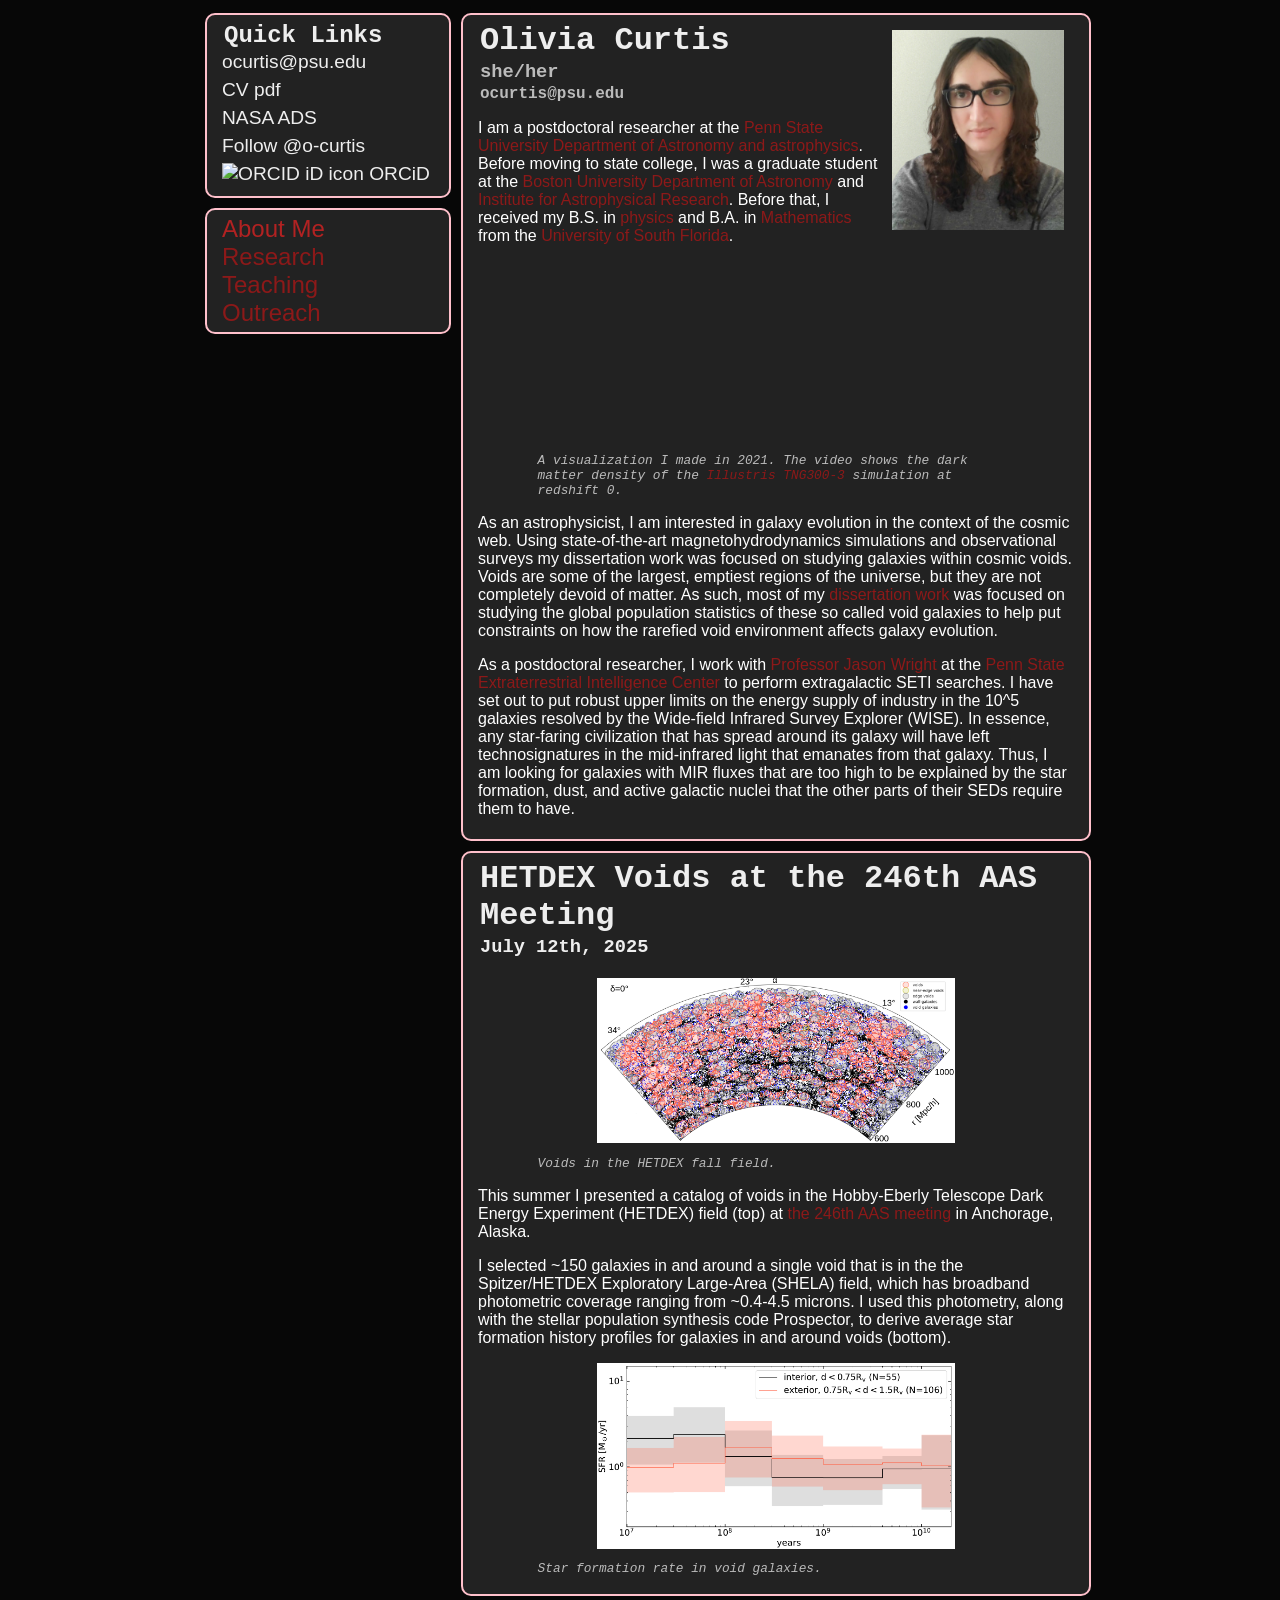
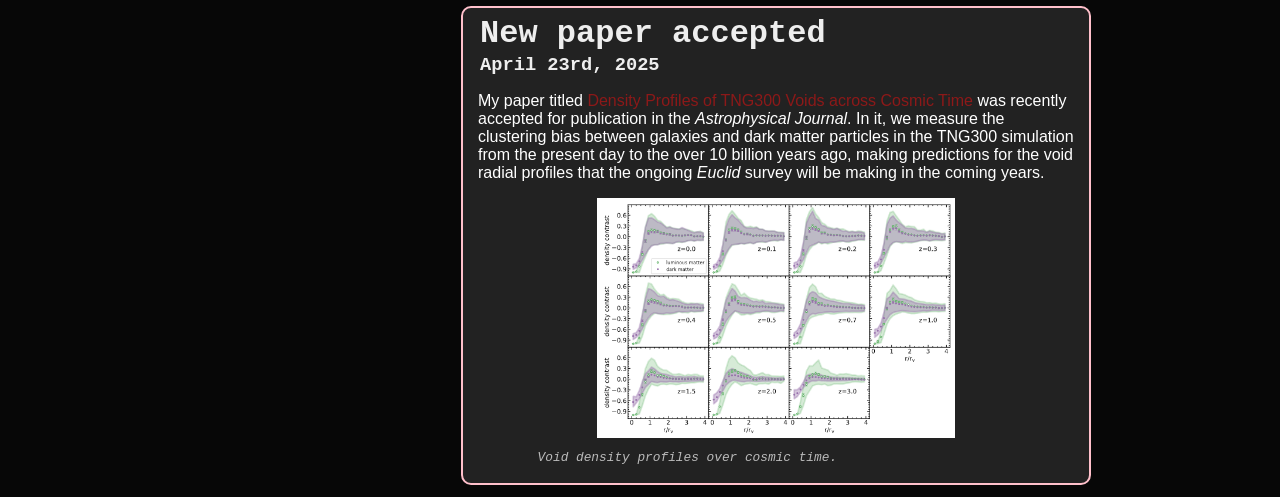
==== index.html @ 90133677 "Update index.html" ====
<html>

<title>
Olivia Curtis
</title>

<header>

<!-- Google tag (gtag.js) -->
<script async src="https://www.googletagmanager.com/gtag/js?id=G-W6BR030DTB"></script>
<script>
  window.dataLayer = window.dataLayer || [];
  function gtag(){dataLayer.push(arguments);}
  gtag('js', new Date());

  gtag('config', 'G-W6BR030DTB');
</script>

<script async defer src="https://buttons.github.io/buttons.js"></script>
<link rel="stylesheet" href="common.css">

<meta name="keywords" content="Olivia, Curtis, Postdoc, ocurtis@psu.edu, omc5226@psu.edu, omcurtis@bu.edu, Penn, State, Penn State, Olivia Curtis, Voids, void galaxies, galaxies, TNG, HETDEX, SHELA, PSU, Boston, University, BU, Boston University, South, Florida, University of South Florida, USF, GAN, MaNGA, void finder, Teaching, outreach, instructor, PhD">

</header>

<body>
	<div class="content">
		<div class="side">
			<div class="card">
			
				<h2 class="title"> Quick Links </h2>
				<p class="quicklink"> <a href="mailto:ocurtis@psu.edu">ocurtis@psu.edu</a> </p>
				<p class="quicklink"> <a href="/Olivia_Curtis_Curriculum_Vitae.pdf"> CV pdf </a> </p>
				<p class="quicklink"> <a href="https://ui.adsabs.harvard.edu/user/libraries/ylWhhdzqTJOlPUolGK-r1w"> NASA ADS </a> </p>
				<p class="quicklink"> <a class="github-button button" href="https://github.com/o-curtis" aria-label="Follow @o-curtis on GitHub" style="color:white">Follow @o-curtis</a> </p> 
				<p class="quicklink"> 
					<a href="https://orcid.org/0000-0002-0212-4563" >
					<img src="https://orcid.org/sites/default/files/images/orcid_16x16.png" alt="ORCID iD icon" style="vertical-align:top;">
					ORCiD
					</a>
				</p> 
			</div>
		
			<div class="card">
				<a class="nav current" href="/"> About Me </a>  
				<a class="nav" href="research.html"> Research </a>
				<a class="nav" href="teaching.html"> Teaching </a>
				<a class="nav" href="outreach.html"> Outreach </a>
			</div>
	
		</div>
		<div class="main">
		
			<div class="card">
				<img src="curtis_photo.webp" alt="A picture of me" ALIGN="right" style="wdith:500px;height:200px;margin:10px;">
				<h1 class="title"> Olivia Curtis </h1>
				<h3 class="subtitle"> she/her </h3>
				<h4 class="subtitle"> ocurtis@psu.edu </h4>
				
				<p>
					I am a postdoctoral researcher at the <a href="https://science.psu.edu/astro"> Penn State University Department of Astronomy 
					and astrophysics</a>. Before moving to state college, I was a graduate student at the <a href="http://www.bu.edu/astronomy/">
					Boston University Department of Astronomy</a> and <a href="http://www.bu.edu/iar/"> Institute for Astrophysical Research</a>. 
					Before that, I received my B.S. in <a  href="http://physics.usf.edu/">physics</a> 
					and B.A. in <a href="http://www.math.usf.edu/">Mathematics</a> from the	
					<a href="https://www.usf.edu/"> University of South Florida</a>. 
				</p>

				<video class="figure" autoplay muted loop>
					<source src="dmdensity.mp4" type="video/mp4">
				</video> 
				
				<p class="caption">
					A visualization I made in 2021. The video shows the dark matter density of the <a  href="https://www.tng-project.org/">Illustris TNG300-3</a> simulation at redshift 0. 
				</p>
			
				<p>
					As an astrophysicist, I am interested in galaxy evolution in the context of the cosmic web. Using state-of-the-art magnetohydrodynamics simulations 
					and observational surveys my dissertation work was focused on studying galaxies within cosmic voids. Voids are some of the largest, emptiest regions
					of the universe, but they are not completely devoid of matter. As such, most of my 
					<a  href="https://iopscience.iop.org/article/10.3847/1538-4357/ad18b4/metadissertation"> dissertation work</a> was focused on studying
					the global population statistics of these so called void galaxies to help put constraints on how the rarefied void environment
					affects galaxy evolution.
				</p>
				
				<p>
					As a postdoctoral researcher, I work with <a  href="https://sites.psu.edu/AstroWright/">Professor Jason Wright</a>
					at the <a  href="https://www.pseti.psu.edu/">Penn State Extraterrestrial Intelligence Center</a>
					to perform extragalactic SETI searches. I have set out to put robust upper limits on the energy
					supply of industry in the 10^5 galaxies resolved by the Wide-field Infrared Survey Explorer (WISE).
					In essence, any star-faring civilization that has spread around its galaxy will have left technosignatures in the mid-infrared light 
					that emanates from that galaxy. Thus, I am looking for galaxies with MIR fluxes that are too high to be explained 
					by the star formation, dust, and active galactic nuclei that the other parts of their SEDs require them to have. 
				</p> 
				
			</div>
			
			<div class="card">
				<h1 class="title"> HETDEX Voids at the 246th AAS Meeting </h1>
				<h3 class="title"> July 12th, 2025 </h3>
				
				<br>
				<img src="HETDEX_Fall.png" ALIGN="center" class="figure"></img>
				<p class="caption">
					Voids in the HETDEX fall field. 
				</p>
				<p>
					This summer I presented a catalog of voids in the Hobby-Eberly Telescope Dark Energy Experiment (HETDEX) field (top) at <a href="https://ui.adsabs.harvard.edu/abs/2025AAS...24631006C/abstract"> the 246th AAS meeting </a> in Anchorage, Alaska. 
				</p>
				<p>
					I selected ~150 galaxies in and around a single void that is in the the Spitzer/HETDEX Exploratory Large-Area (SHELA) field, which has broadband photometric coverage ranging from ~0.4-4.5 microns. I used this photometry, along with the stellar population synthesis code Prospector, to derive average star formation history profiles for galaxies in and around voids (bottom).
				</p>
				<img src="voidgalsfh.png" ALIGN="center" class="figure"></img>
				<p class="caption">
					Star formation rate in void galaxies. 
				</p>
			</div>
			
			<div class="card">
				<h1 class="title"> New paper accepted </h1>
				<h3 class="title"> April 23rd, 2025 </h3>
				
				<p>
					My paper titled <a  href="https://arxiv.org/abs/2504.15902">Density Profiles of TNG300 Voids across Cosmic Time</a> was recently accepted for
					publication in the <i>Astrophysical Journal</i>. In it, we measure the clustering bias between galaxies and dark matter particles in the TNG300 simulation
					from the present day to the over 10 billion years ago, making predictions for the void radial profiles that the ongoing <i>Euclid</i> survey will be 
					making in the coming years.
				</p>
				
				<img src="fig4.png" alt="Void density profiles over cosmic time" ALIGN="center" class="figure"></img>
				<p class="caption">
					Void density profiles over cosmic time.
				</p>
				
			</div>
			
			
			
		</div>
		
		
		

</body>
</html>
---- common.css ----
body {
	font-family: Trebuchet MS, Arial, Helvetica, sans-serif;
	background-color: #070707;
	overflow-x: hidden;
}

.content {
	position: absolute;
	display: flex;
	flex-flow: row wrap;
	width: 100%;
	justify-content: center;
}

.main {
	width: 50%;
}

.side {
	width: 20%;
}

.card {
	border-style:solid;
	border-color:pink;
	border-width:2px;
	color: white;
	margin: 5px 5px 10px;
	padding: 5px 15px 5px;
	border-radius: 10px;
	background-color: #222;
	display: block;
}

.figure{
	padding-left: 20%;
	width: 60%;
}

.caption{
	font-family: Consolas, monospace;
	font-style: italic;
	font-size: 80%;
	padding-left: 10%;
	width: 80%;
	color: bbb;
}

.title {
	font-family: Consolas, monospace;
	margin: 2px;
	color: eee;
}

.subtitle {
	font-family: Consolas, monospace;
	margin: 2px;
	color: bbb;
}

.card a {
  color: #8c1919;
  background-color: transparent;
  text-decoration: none;
}

.card a:hover{
  color: #B22222;
  background-color: transparent;
  text-decoration: underline;
}

.nav{
	font-size: 150%;
	display: block;
}

.current{
	color: #B22222 !important;
	text-decoration: none !important;
}

.quicklink{
	margin: 0px 0px 6px;
}

.quicklink a{
	font-size: 120%;
	color: eee !important;
}

.subitem {
	margin-top: 0;
	margin-left: 1em;
	font-size: 90%;
}

.item {
	margin: 0.5em 0;
}
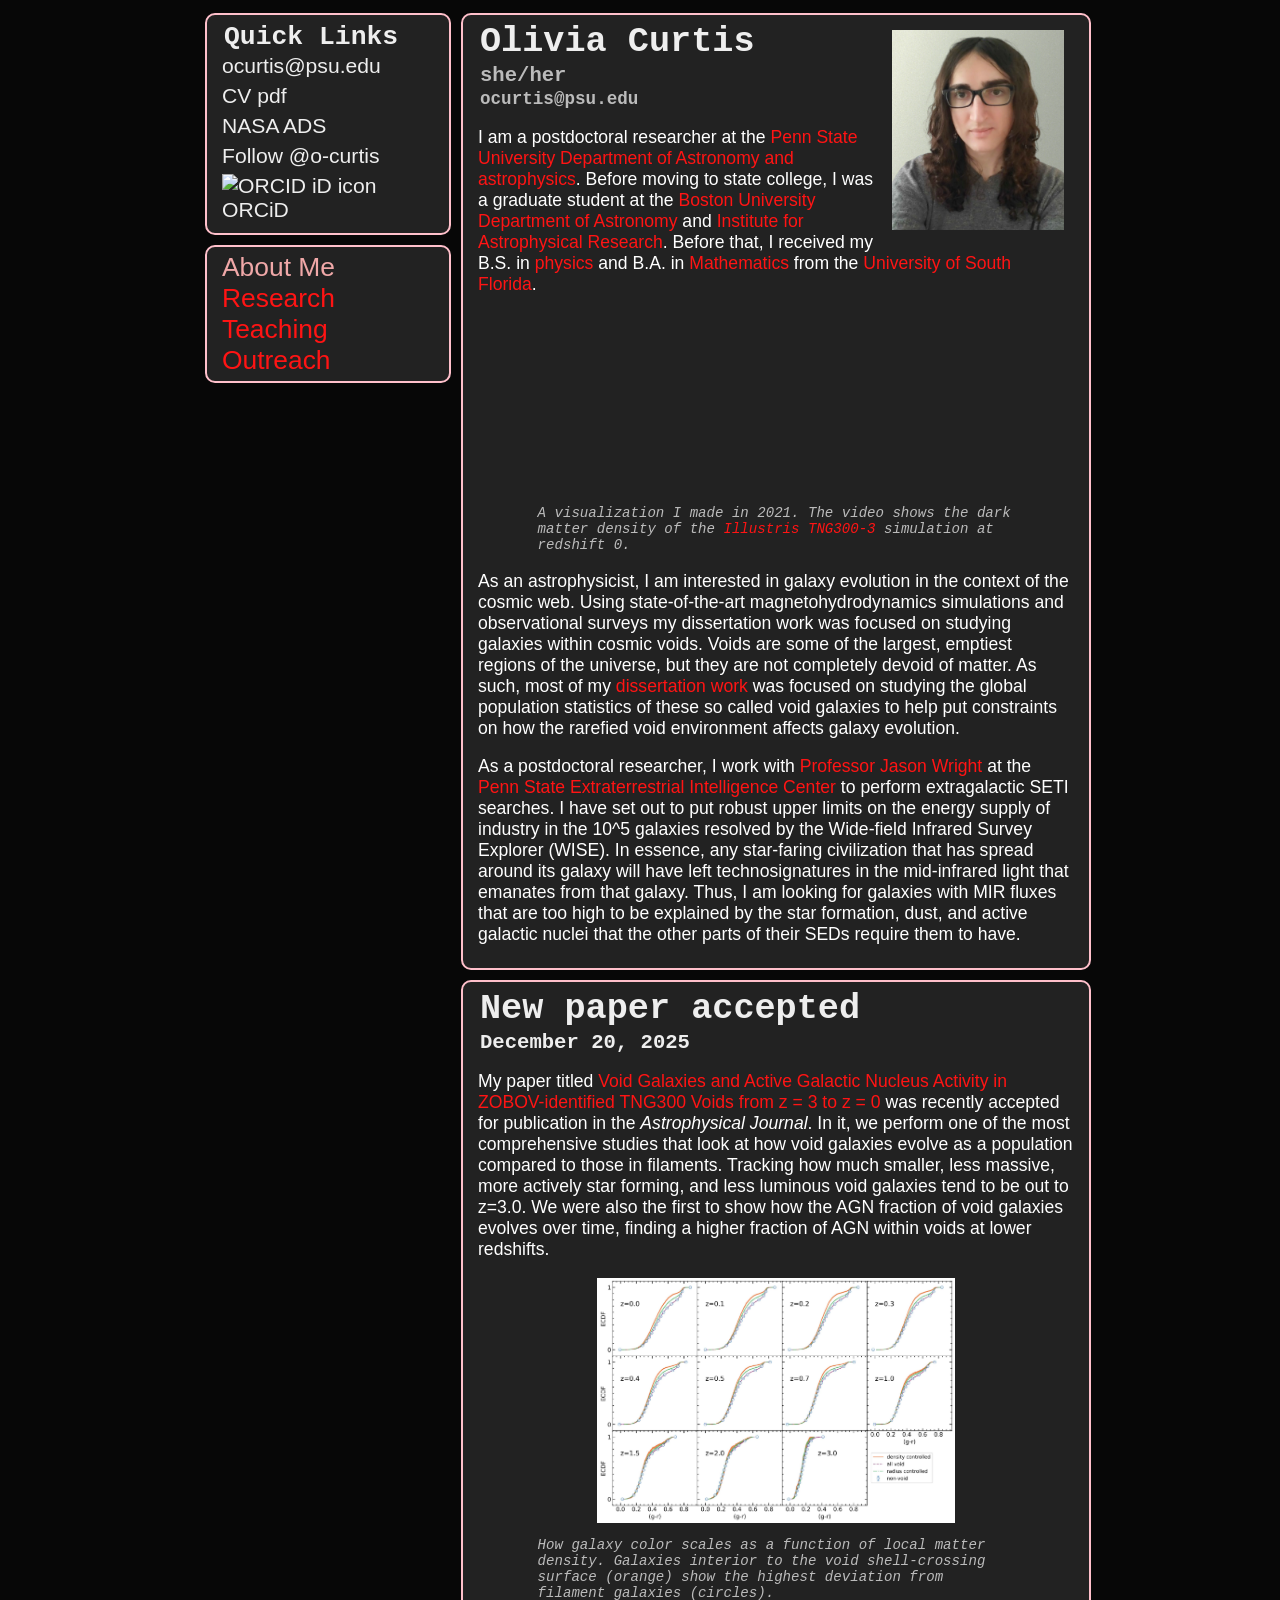
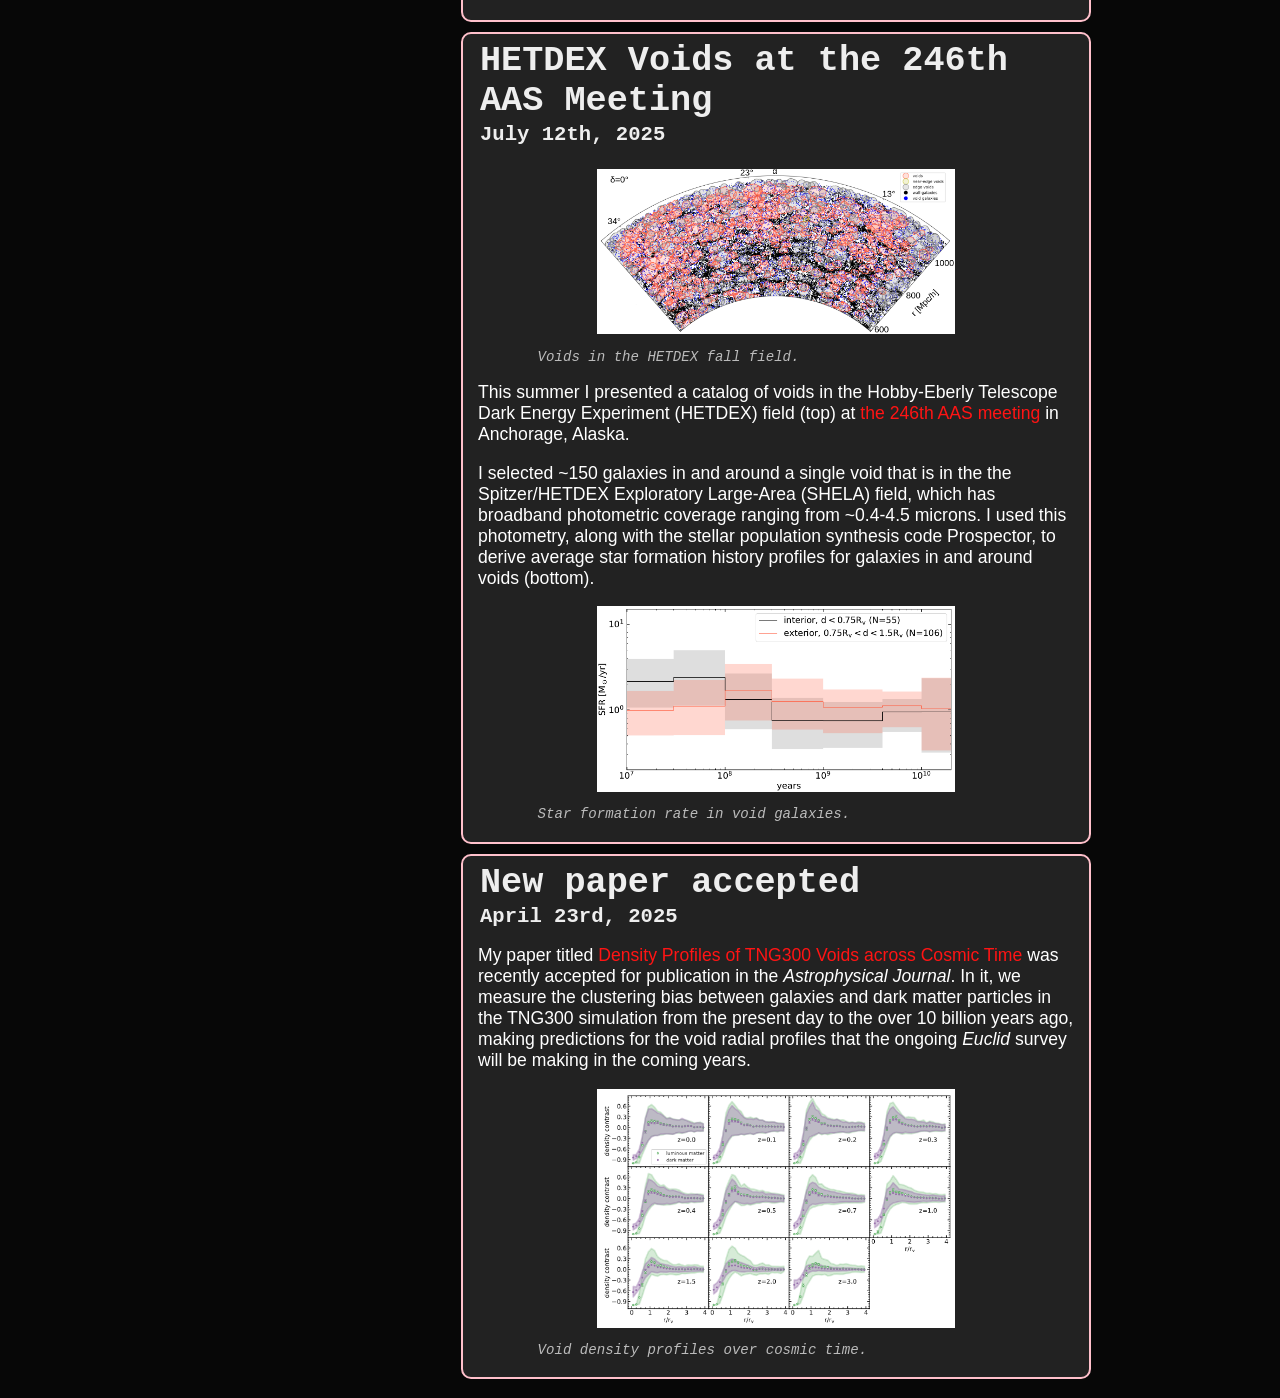
==== commit ca0420fd: "Update index.html" ====
--- a/index.html
+++ b/index.html
@@ -96,6 +96,21 @@
 			</div>
 			
 			<div class="card">
+				<h1 class="title"> New paper accepted </h1>
+				<h3 class="title"> December 20, 2025 </h3>
+				
+				<p>
+					My paper titled <a  href="https://iopscience.iop.org/article/10.3847/1538-4357/ae2f48/meta">Void Galaxies and Active Galactic Nucleus Activity in ZOBOV-identified TNG300 Voids from z = 3 to z = 0</a> was recently accepted for publication in the <i>Astrophysical Journal</i>. In it, we perform one of the most comprehensive studies that look at how void galaxies evolve as a population compared to those in filaments. Tracking how much smaller, less massive, more actively star forming, and less luminous void galaxies tend to be out to z=3.0. We were also the first to show how the AGN fraction of void galaxies evolves over time, finding a higher fraction of AGN within voids at lower redshifts.
+				</p>
+				
+				<img src="void_density.png" alt="How galaxy color scales as a function of local matter density. Galaxies interior to the void shell-crossing surface (orange) show the highest deviation from filament galaxies (circles)." ALIGN="center" class="figure"></img>
+				<p class="caption">
+					How galaxy color scales as a function of local matter density. Galaxies interior to the void shell-crossing surface (orange) show the highest deviation from filament galaxies (circles).
+				</p>
+				
+			</div>
+
+			<div class="card">
 				<h1 class="title"> HETDEX Voids at the 246th AAS Meeting </h1>
 				<h3 class="title"> July 12th, 2025 </h3>
 				
@@ -134,15 +149,23 @@
 				
 			</div>
 			
-			
-			
+
 		</div>
-		
-		
-		
-
 </body>
 </html>
 
 
+<!-- 
 
+you found the secret html puppy!
+ ,
+| \               /\A_ 
+ \ ^.          .j`  ~ `-. 
+  \  ```------`        _/  
+  /                .--`
+  |               /
+  \  /-..____,--t |
+   \\ \         | \\
+   [])_)         L_))  
+
+ -->
--- a/common.css
+++ b/common.css
@@ -30,11 +30,17 @@
 	border-radius: 10px;
 	background-color: #222;
 	display: block;
+	font-size: 1.1em;
+
 }
 
 .figure{
 	padding-left: 20%;
 	width: 60%;
+}
+
+.invert{
+	filter: invert(.87);
 }
 
 .caption{
@@ -59,25 +65,25 @@
 }
 
 .card a {
-  color: #8c1919;
+  color: #ff1414;
   background-color: transparent;
   text-decoration: none;
 }
 
 .card a:hover{
-  color: #B22222;
+  color: #f0a8a8;
   background-color: transparent;
   text-decoration: underline;
+}
+
+.current{
+	color: #f0a8a8 !important;
+	text-decoration: none !important;
 }
 
 .nav{
 	font-size: 150%;
 	display: block;
-}
-
-.current{
-	color: #B22222 !important;
-	text-decoration: none !important;
 }
 
 .quicklink{
@@ -97,4 +103,4 @@
 
 .item {
 	margin: 0.5em 0;
-}+}
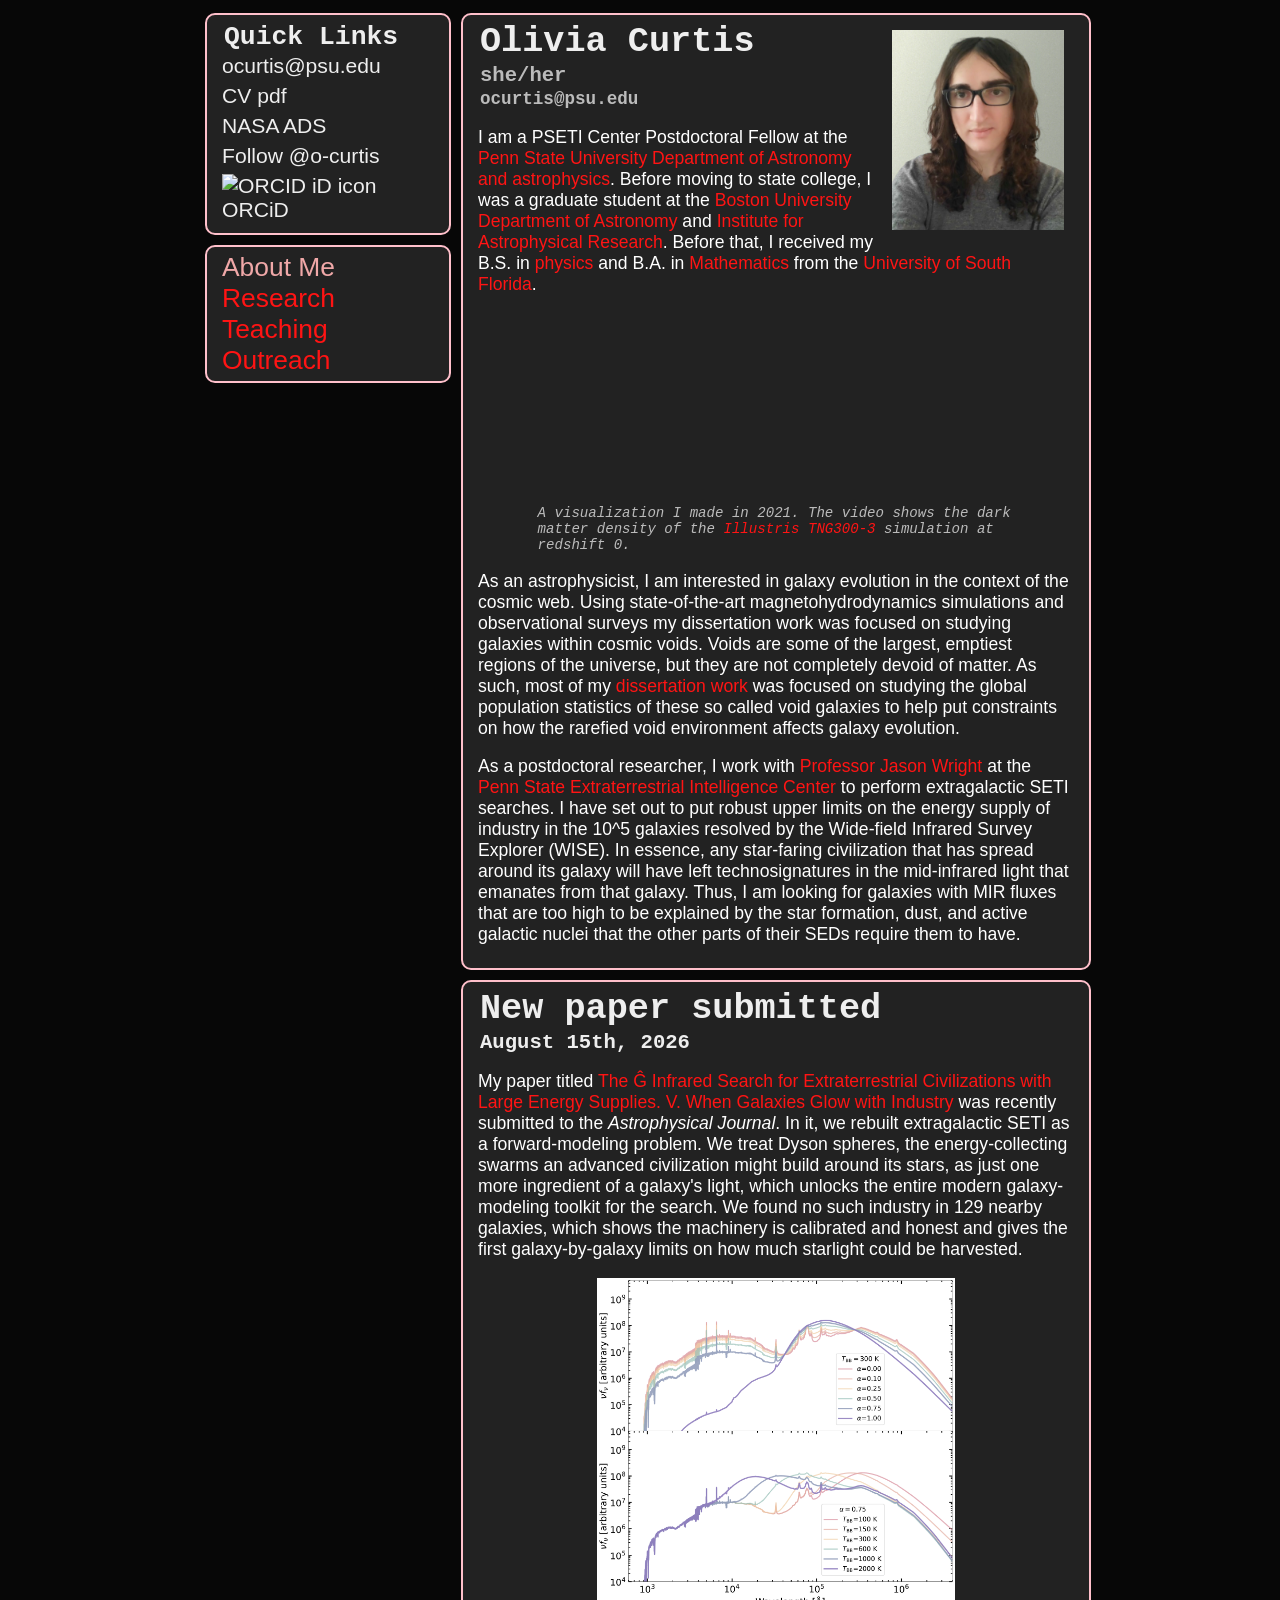
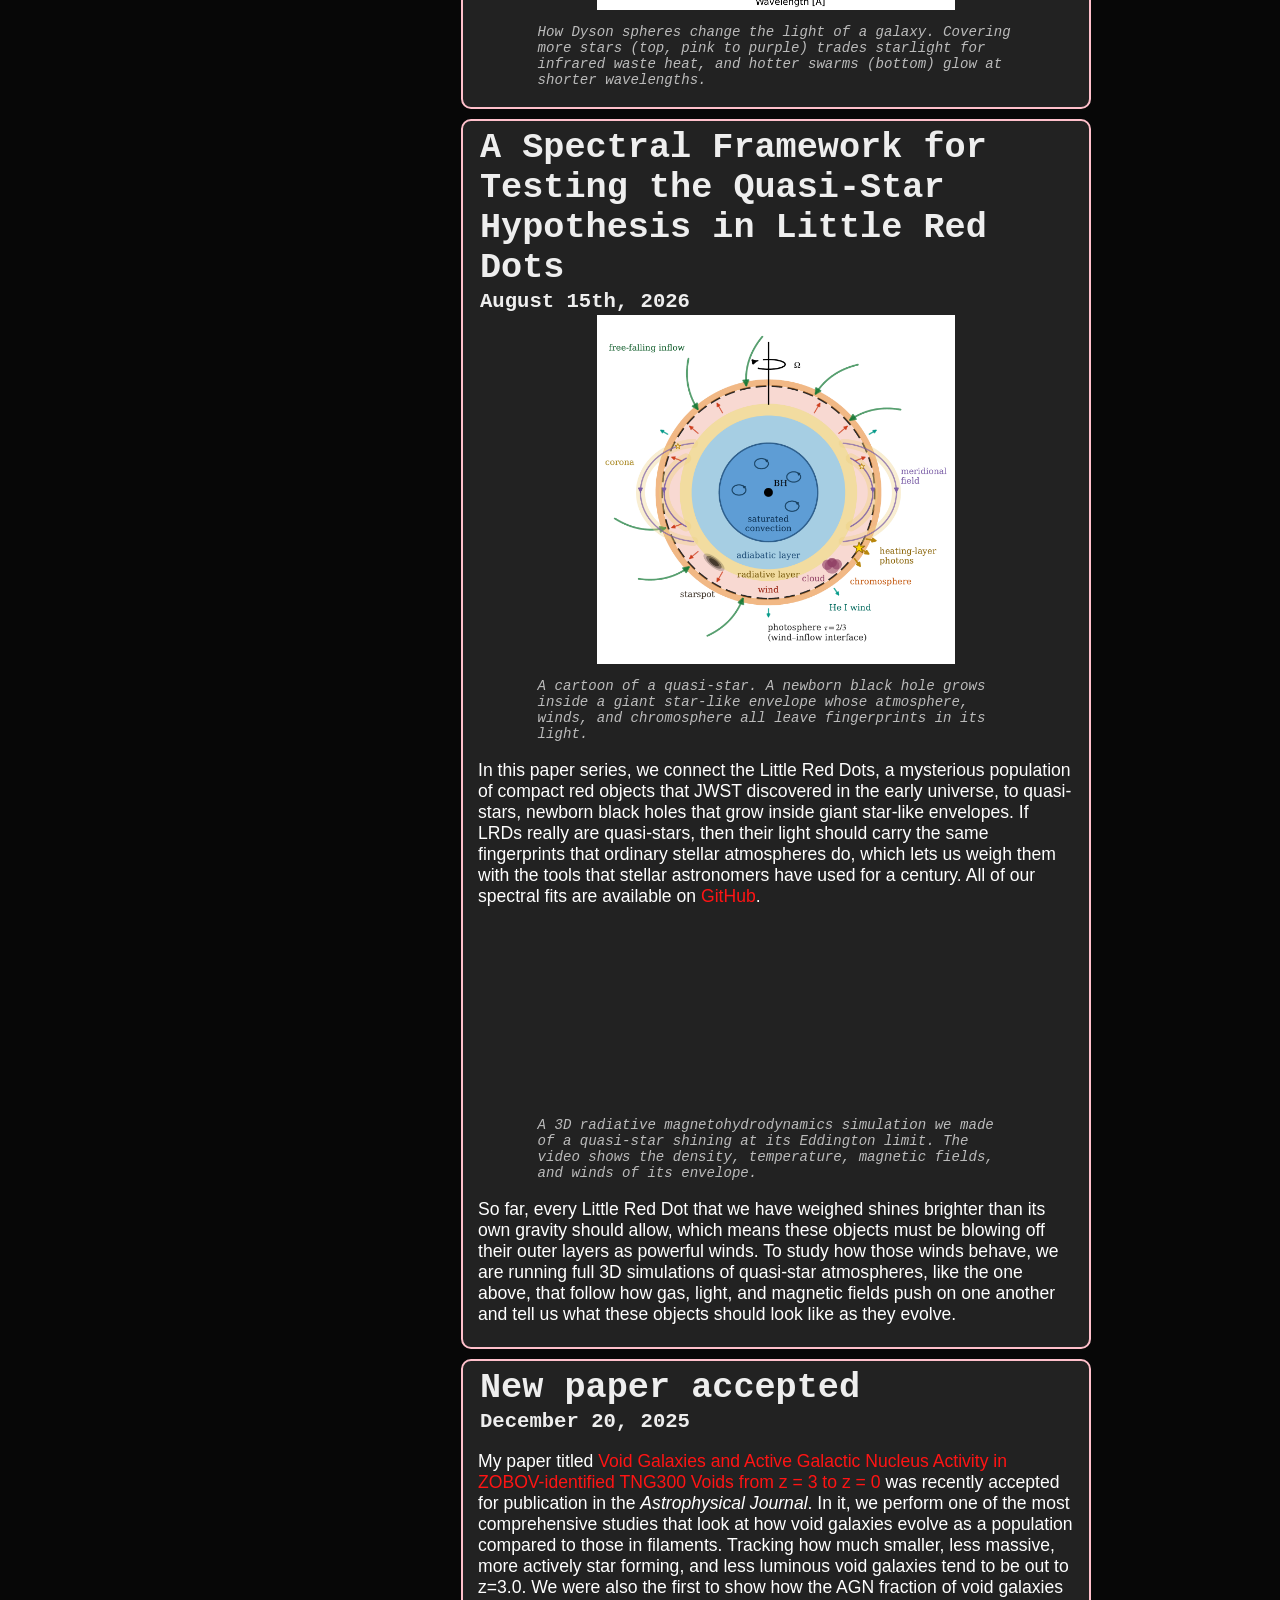
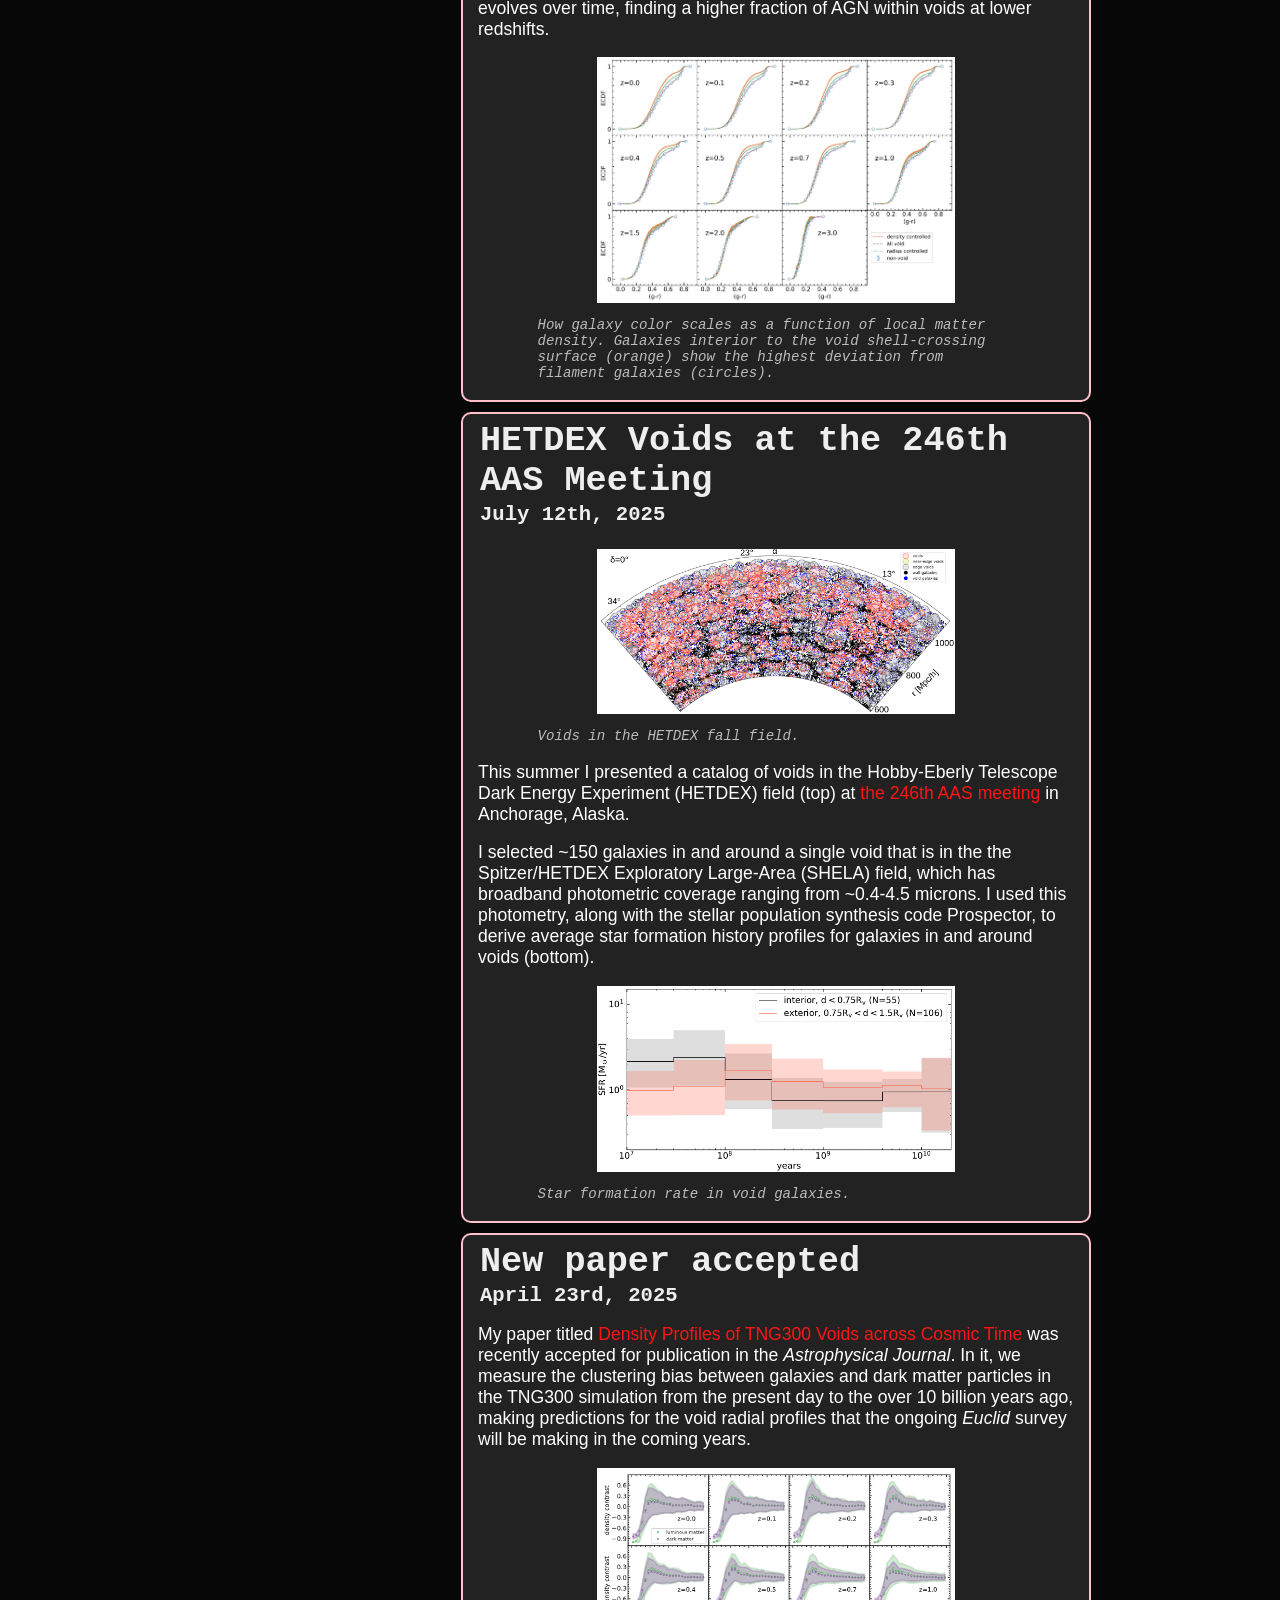
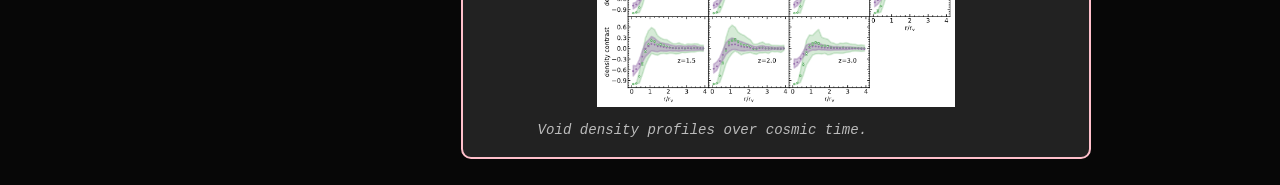
==== commit 24b5d870: "Update website" ====
--- a/index.html
+++ b/index.html
@@ -58,7 +58,7 @@
 				<h4 class="subtitle"> ocurtis@psu.edu </h4>
 				
 				<p>
-					I am a postdoctoral researcher at the <a href="https://science.psu.edu/astro"> Penn State University Department of Astronomy 
+					I am a PSETI Center Postdoctoral Fellow at the <a href="https://science.psu.edu/astro"> Penn State University Department of Astronomy
 					and astrophysics</a>. Before moving to state college, I was a graduate student at the <a href="http://www.bu.edu/astronomy/">
 					Boston University Department of Astronomy</a> and <a href="http://www.bu.edu/iar/"> Institute for Astrophysical Research</a>. 
 					Before that, I received my B.S. in <a  href="http://physics.usf.edu/">physics</a> 
@@ -94,7 +94,49 @@
 				</p> 
 				
 			</div>
-			
+
+			<div class="card">
+				<h1 class="title"> New paper submitted </h1>
+				<h3 class="title"> August 15th, 2026 </h3>
+
+				<p>
+					My paper titled <a  href="https://ui.adsabs.harvard.edu/abs/2026arXiv260812458C">The Ĝ Infrared Search for Extraterrestrial Civilizations with Large Energy Supplies. V. When Galaxies Glow with Industry</a> was recently submitted to the <i>Astrophysical Journal</i>. In it, we rebuilt extragalactic SETI as a forward-modeling problem. We treat Dyson spheres, the energy-collecting swarms an advanced civilization might build around its stars, as just one more ingredient of a galaxy's light, which unlocks the entire modern galaxy-modeling toolkit for the search. We found no such industry in 129 nearby galaxies, which shows the machinery is calibrated and honest and gives the first galaxy-by-galaxy limits on how much starlight could be harvested.
+				</p>
+
+				<img src="dyson_seds.png" alt="How the light of a galaxy changes with Dyson sphere covering fraction and temperature" ALIGN="center" class="figure"></img>
+				<p class="caption">
+					How Dyson spheres change the light of a galaxy. Covering more stars (top, pink to purple) trades starlight for infrared waste heat, and hotter swarms (bottom) glow at shorter wavelengths.
+				</p>
+
+			</div>
+
+			<div class="card">
+				<h1 class="title"> A Spectral Framework for Testing the Quasi-Star Hypothesis in Little Red Dots </h1>
+				<h3 class="title"> August 15th, 2026 </h3>
+
+				<img src="qs_schematic.png" alt="A cartoon of a quasi-star" ALIGN="center" class="figure"></img>
+				<p class="caption">
+					A cartoon of a quasi-star. A newborn black hole grows inside a giant star-like envelope whose atmosphere, winds, and chromosphere all leave fingerprints in its light.
+				</p>
+
+				<p>
+					In this paper series, we connect the Little Red Dots, a mysterious population of compact red objects that JWST discovered in the early universe, to quasi-stars, newborn black holes that grow inside giant star-like envelopes. If LRDs really are quasi-stars, then their light should carry the same fingerprints that ordinary stellar atmospheres do, which lets us weigh them with the tools that stellar astronomers have used for a century. All of our spectral fits are available on <a  href="https://github.com/o-curtis/lrd-quasistar-fits">GitHub</a>.
+				</p>
+
+				<video class="figure" autoplay muted loop>
+					<source src="qs_mhd.mp4" type="video/mp4">
+				</video>
+
+				<p class="caption">
+					A 3D radiative magnetohydrodynamics simulation we made of a quasi-star shining at its Eddington limit. The video shows the density, temperature, magnetic fields, and winds of its envelope.
+				</p>
+
+				<p>
+					So far, every Little Red Dot that we have weighed shines brighter than its own gravity should allow, which means these objects must be blowing off their outer layers as powerful winds. To study how those winds behave, we are running full 3D simulations of quasi-star atmospheres, like the one above, that follow how gas, light, and magnetic fields push on one another and tell us what these objects should look like as they evolve.
+				</p>
+
+			</div>
+
 			<div class="card">
 				<h1 class="title"> New paper accepted </h1>
 				<h3 class="title"> December 20, 2025 </h3>
@@ -153,19 +195,3 @@
 		</div>
 </body>
 </html>
-
-
-<!-- 
-
-you found the secret html puppy!
- ,
-| \               /\A_ 
- \ ^.          .j`  ~ `-. 
-  \  ```------`        _/  
-  /                .--`
-  |               /
-  \  /-..____,--t |
-   \\ \         | \\
-   [])_)         L_))  
-
- -->
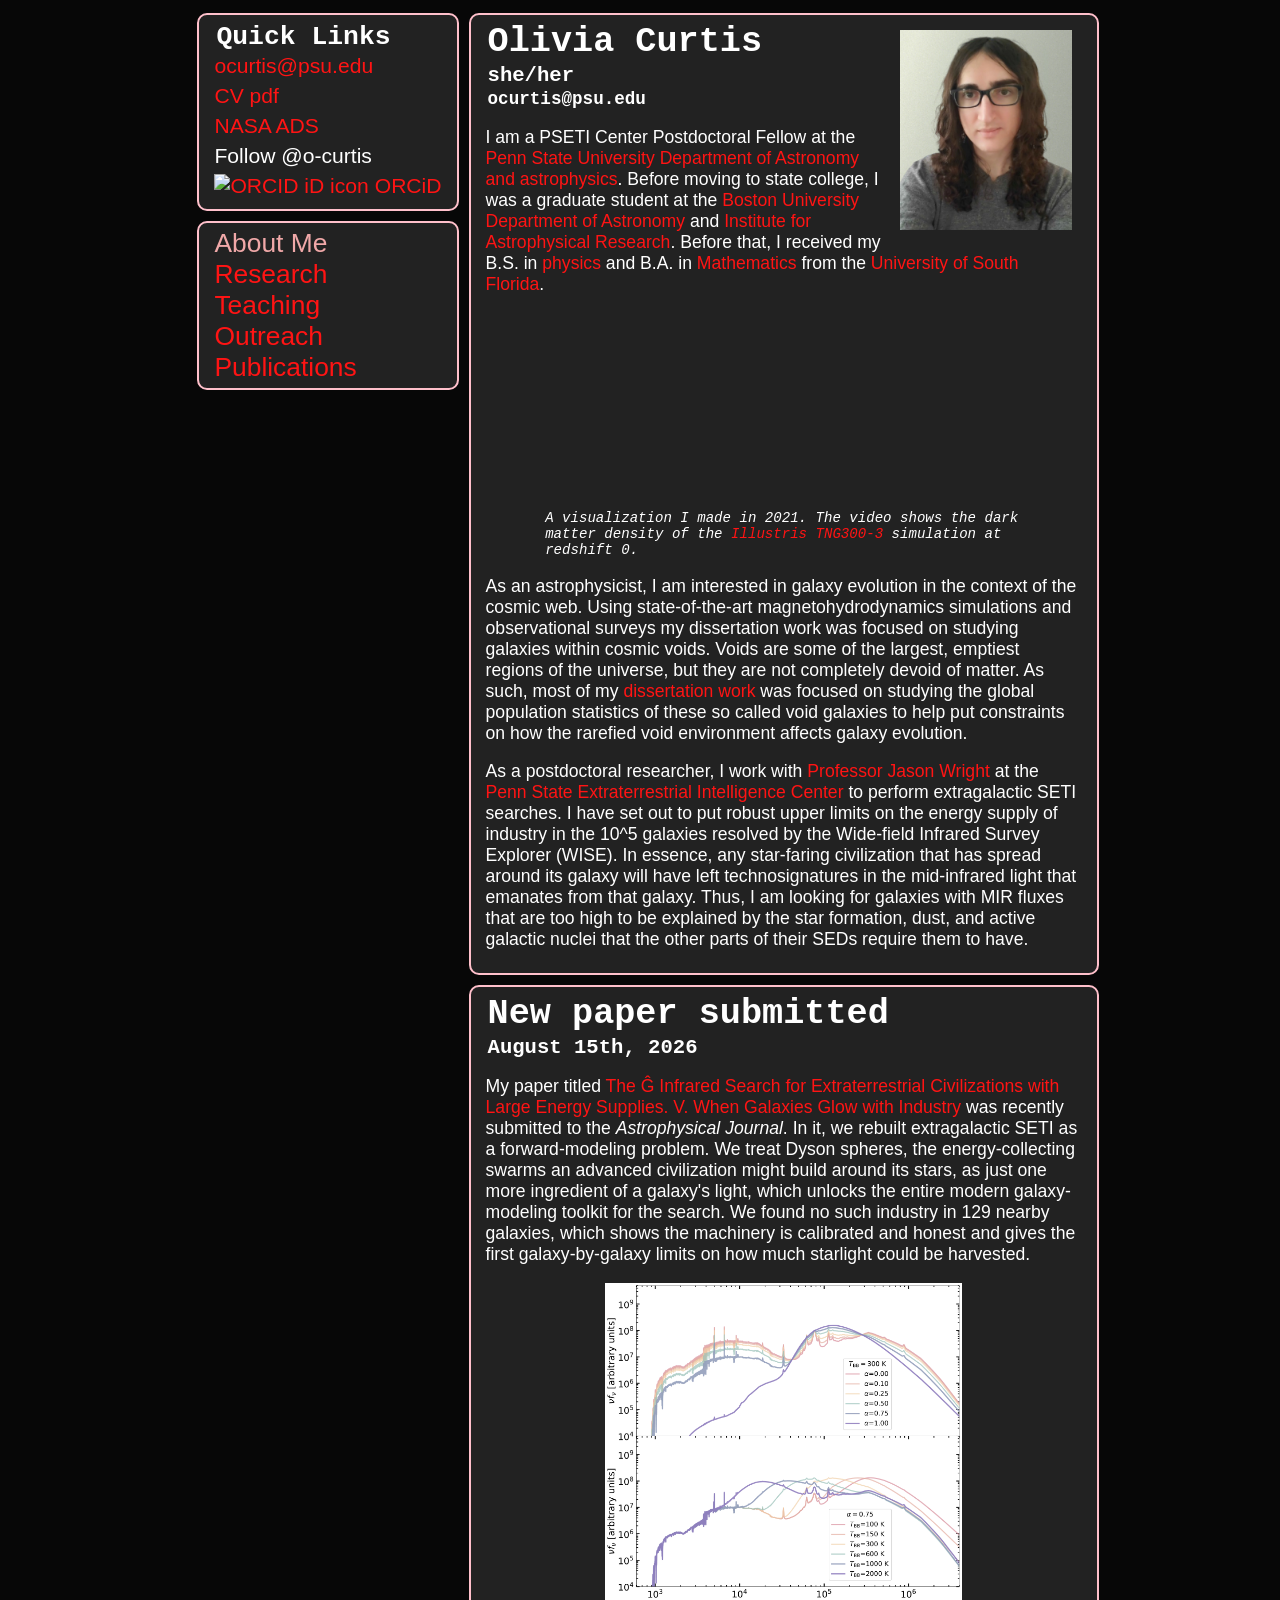
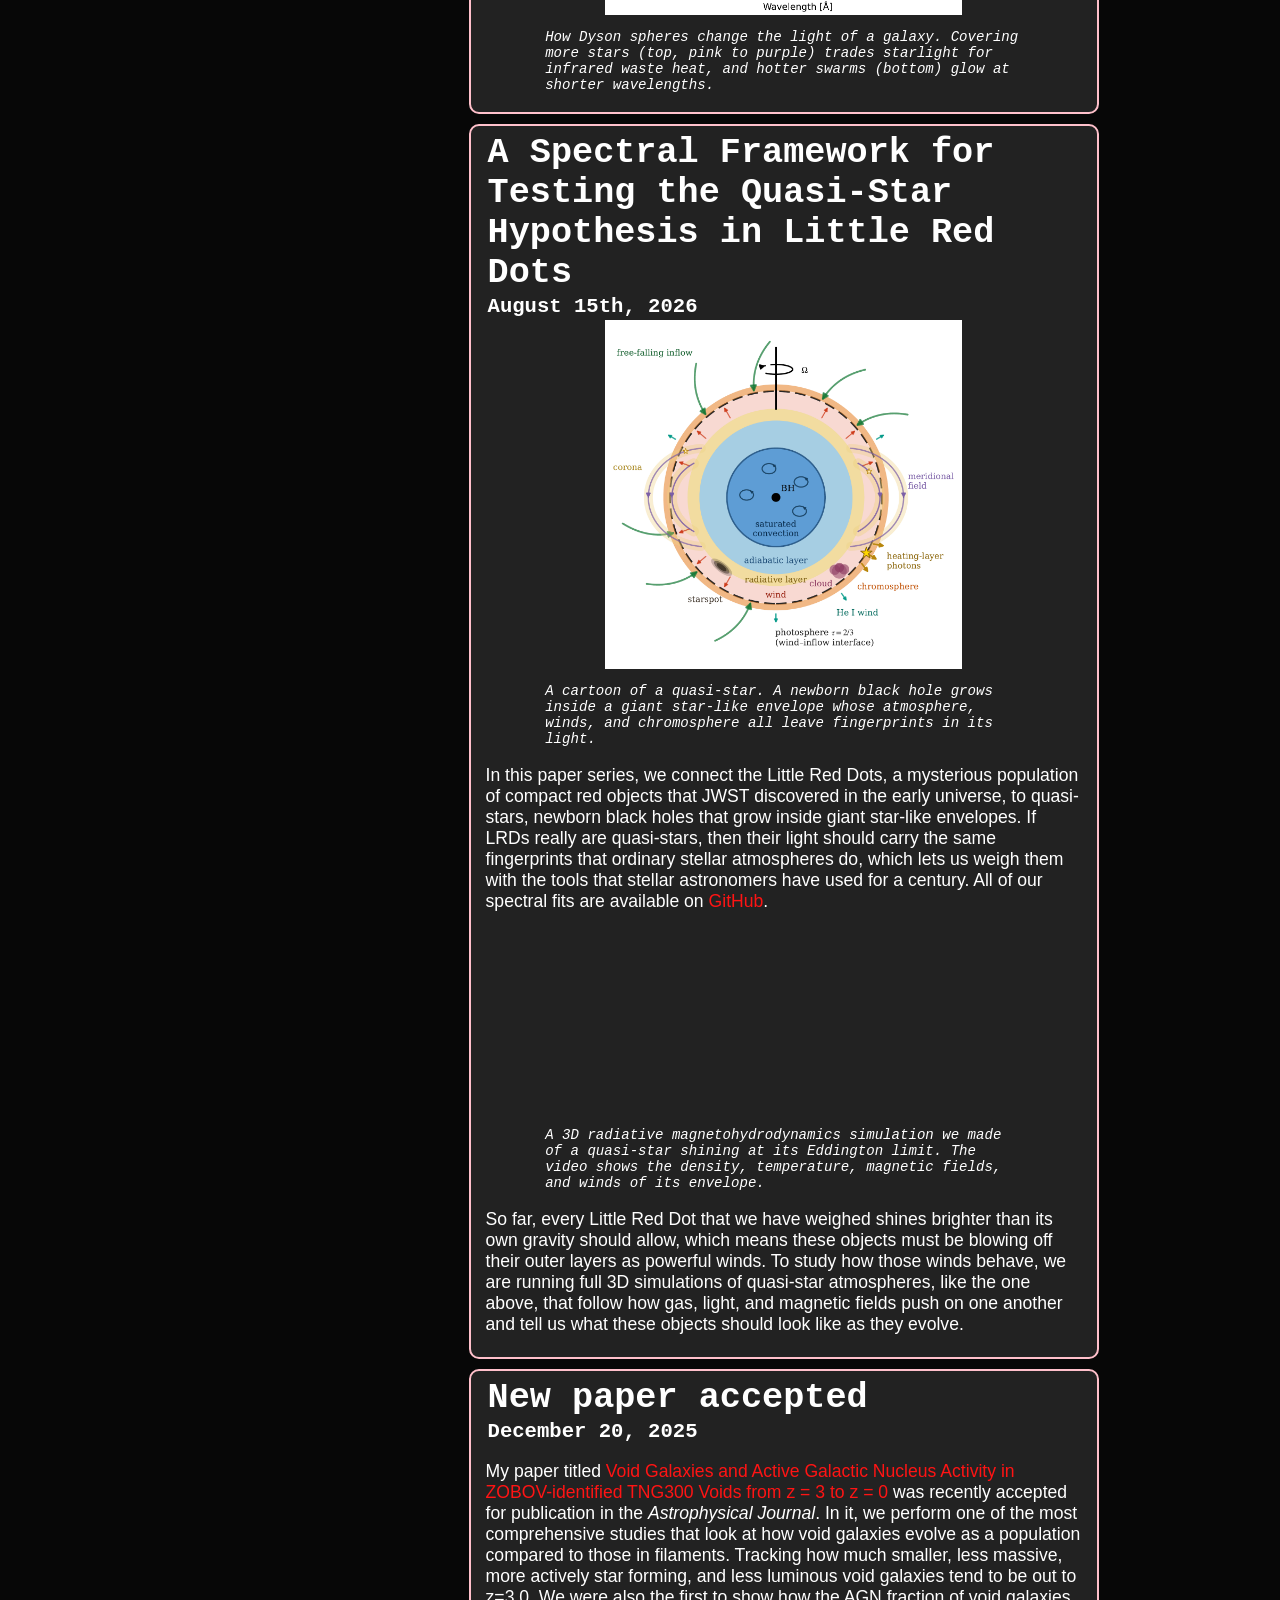
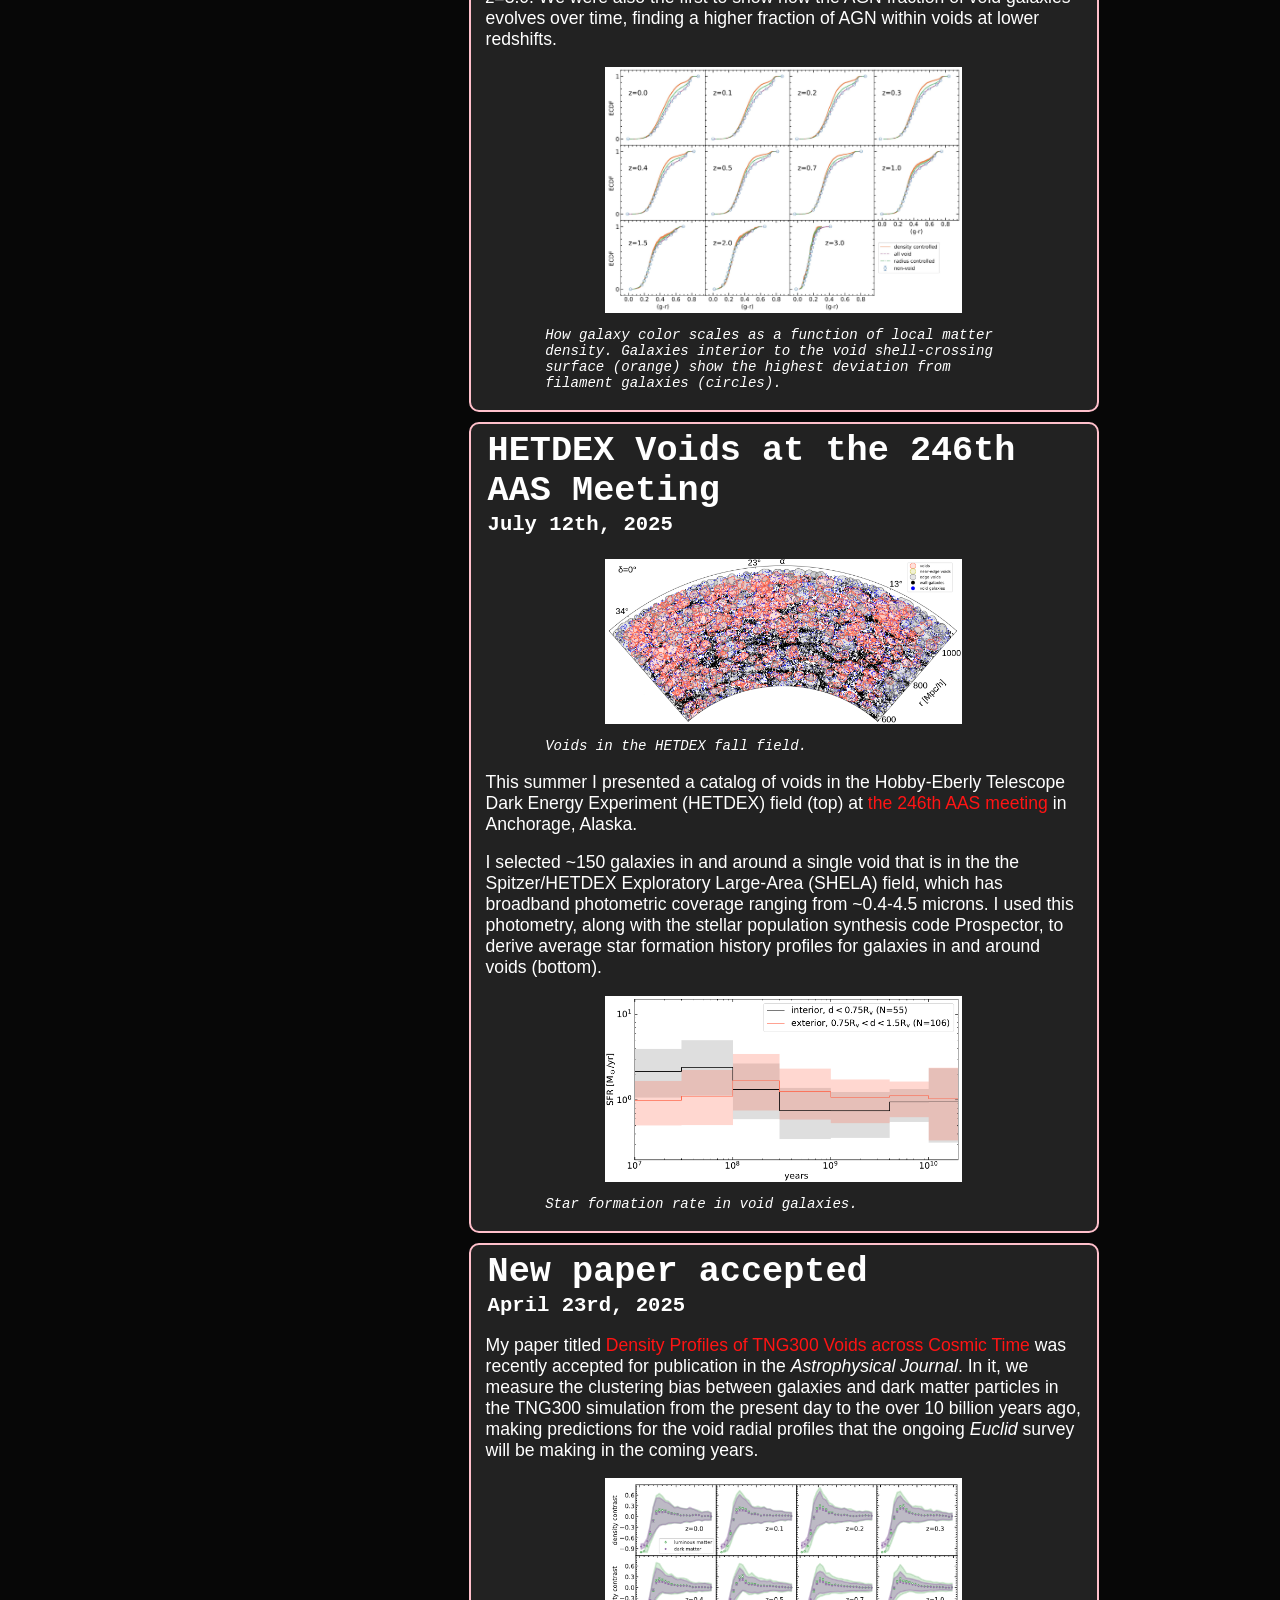
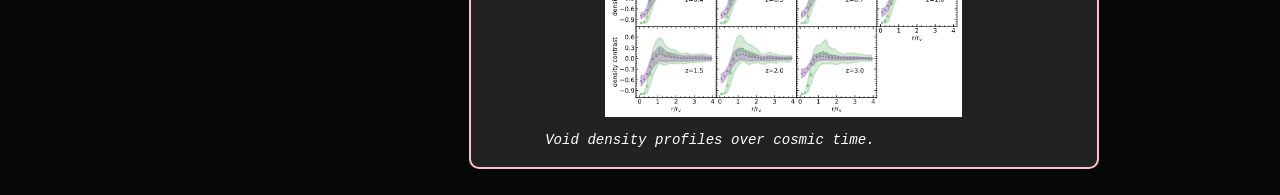
==== commit fd0b3451: "Update website" ====
--- a/index.html
+++ b/index.html
@@ -1,197 +1,241 @@
-<html>
-
-<title>
-Olivia Curtis
-</title>
-
-<header>
-
-<!-- Google tag (gtag.js) -->
-<script async src="https://www.googletagmanager.com/gtag/js?id=G-W6BR030DTB"></script>
-<script>
-  window.dataLayer = window.dataLayer || [];
-  function gtag(){dataLayer.push(arguments);}
-  gtag('js', new Date());
-
-  gtag('config', 'G-W6BR030DTB');
-</script>
-
-<script async defer src="https://buttons.github.io/buttons.js"></script>
-<link rel="stylesheet" href="common.css">
-
-<meta name="keywords" content="Olivia, Curtis, Postdoc, ocurtis@psu.edu, omc5226@psu.edu, omcurtis@bu.edu, Penn, State, Penn State, Olivia Curtis, Voids, void galaxies, galaxies, TNG, HETDEX, SHELA, PSU, Boston, University, BU, Boston University, South, Florida, University of South Florida, USF, GAN, MaNGA, void finder, Teaching, outreach, instructor, PhD">
-
-</header>
-
-<body>
-	<div class="content">
-		<div class="side">
-			<div class="card">
-			
-				<h2 class="title"> Quick Links </h2>
-				<p class="quicklink"> <a href="mailto:ocurtis@psu.edu">ocurtis@psu.edu</a> </p>
-				<p class="quicklink"> <a href="/Olivia_Curtis_Curriculum_Vitae.pdf"> CV pdf </a> </p>
-				<p class="quicklink"> <a href="https://ui.adsabs.harvard.edu/user/libraries/ylWhhdzqTJOlPUolGK-r1w"> NASA ADS </a> </p>
-				<p class="quicklink"> <a class="github-button button" href="https://github.com/o-curtis" aria-label="Follow @o-curtis on GitHub" style="color:white">Follow @o-curtis</a> </p> 
-				<p class="quicklink"> 
-					<a href="https://orcid.org/0000-0002-0212-4563" >
-					<img src="https://orcid.org/sites/default/files/images/orcid_16x16.png" alt="ORCID iD icon" style="vertical-align:top;">
-					ORCiD
-					</a>
-				</p> 
-			</div>
-		
-			<div class="card">
-				<a class="nav current" href="/"> About Me </a>  
-				<a class="nav" href="research.html"> Research </a>
-				<a class="nav" href="teaching.html"> Teaching </a>
-				<a class="nav" href="outreach.html"> Outreach </a>
-			</div>
-	
-		</div>
-		<div class="main">
-		
-			<div class="card">
-				<img src="curtis_photo.webp" alt="A picture of me" ALIGN="right" style="wdith:500px;height:200px;margin:10px;">
-				<h1 class="title"> Olivia Curtis </h1>
-				<h3 class="subtitle"> she/her </h3>
-				<h4 class="subtitle"> ocurtis@psu.edu </h4>
-				
-				<p>
-					I am a PSETI Center Postdoctoral Fellow at the <a href="https://science.psu.edu/astro"> Penn State University Department of Astronomy
-					and astrophysics</a>. Before moving to state college, I was a graduate student at the <a href="http://www.bu.edu/astronomy/">
-					Boston University Department of Astronomy</a> and <a href="http://www.bu.edu/iar/"> Institute for Astrophysical Research</a>. 
-					Before that, I received my B.S. in <a  href="http://physics.usf.edu/">physics</a> 
-					and B.A. in <a href="http://www.math.usf.edu/">Mathematics</a> from the	
-					<a href="https://www.usf.edu/"> University of South Florida</a>. 
-				</p>
-
-				<video class="figure" autoplay muted loop>
-					<source src="dmdensity.mp4" type="video/mp4">
-				</video> 
-				
-				<p class="caption">
-					A visualization I made in 2021. The video shows the dark matter density of the <a  href="https://www.tng-project.org/">Illustris TNG300-3</a> simulation at redshift 0. 
-				</p>
-			
-				<p>
-					As an astrophysicist, I am interested in galaxy evolution in the context of the cosmic web. Using state-of-the-art magnetohydrodynamics simulations 
-					and observational surveys my dissertation work was focused on studying galaxies within cosmic voids. Voids are some of the largest, emptiest regions
-					of the universe, but they are not completely devoid of matter. As such, most of my 
-					<a  href="https://iopscience.iop.org/article/10.3847/1538-4357/ad18b4/metadissertation"> dissertation work</a> was focused on studying
-					the global population statistics of these so called void galaxies to help put constraints on how the rarefied void environment
-					affects galaxy evolution.
-				</p>
-				
-				<p>
-					As a postdoctoral researcher, I work with <a  href="https://sites.psu.edu/AstroWright/">Professor Jason Wright</a>
-					at the <a  href="https://www.pseti.psu.edu/">Penn State Extraterrestrial Intelligence Center</a>
-					to perform extragalactic SETI searches. I have set out to put robust upper limits on the energy
-					supply of industry in the 10^5 galaxies resolved by the Wide-field Infrared Survey Explorer (WISE).
-					In essence, any star-faring civilization that has spread around its galaxy will have left technosignatures in the mid-infrared light 
-					that emanates from that galaxy. Thus, I am looking for galaxies with MIR fluxes that are too high to be explained 
-					by the star formation, dust, and active galactic nuclei that the other parts of their SEDs require them to have. 
-				</p> 
-				
-			</div>
-
-			<div class="card">
-				<h1 class="title"> New paper submitted </h1>
-				<h3 class="title"> August 15th, 2026 </h3>
-
-				<p>
-					My paper titled <a  href="https://ui.adsabs.harvard.edu/abs/2026arXiv260812458C">The Ĝ Infrared Search for Extraterrestrial Civilizations with Large Energy Supplies. V. When Galaxies Glow with Industry</a> was recently submitted to the <i>Astrophysical Journal</i>. In it, we rebuilt extragalactic SETI as a forward-modeling problem. We treat Dyson spheres, the energy-collecting swarms an advanced civilization might build around its stars, as just one more ingredient of a galaxy's light, which unlocks the entire modern galaxy-modeling toolkit for the search. We found no such industry in 129 nearby galaxies, which shows the machinery is calibrated and honest and gives the first galaxy-by-galaxy limits on how much starlight could be harvested.
-				</p>
-
-				<img src="dyson_seds.png" alt="How the light of a galaxy changes with Dyson sphere covering fraction and temperature" ALIGN="center" class="figure"></img>
-				<p class="caption">
-					How Dyson spheres change the light of a galaxy. Covering more stars (top, pink to purple) trades starlight for infrared waste heat, and hotter swarms (bottom) glow at shorter wavelengths.
-				</p>
-
-			</div>
-
-			<div class="card">
-				<h1 class="title"> A Spectral Framework for Testing the Quasi-Star Hypothesis in Little Red Dots </h1>
-				<h3 class="title"> August 15th, 2026 </h3>
-
-				<img src="qs_schematic.png" alt="A cartoon of a quasi-star" ALIGN="center" class="figure"></img>
-				<p class="caption">
-					A cartoon of a quasi-star. A newborn black hole grows inside a giant star-like envelope whose atmosphere, winds, and chromosphere all leave fingerprints in its light.
-				</p>
-
-				<p>
-					In this paper series, we connect the Little Red Dots, a mysterious population of compact red objects that JWST discovered in the early universe, to quasi-stars, newborn black holes that grow inside giant star-like envelopes. If LRDs really are quasi-stars, then their light should carry the same fingerprints that ordinary stellar atmospheres do, which lets us weigh them with the tools that stellar astronomers have used for a century. All of our spectral fits are available on <a  href="https://github.com/o-curtis/lrd-quasistar-fits">GitHub</a>.
-				</p>
-
-				<video class="figure" autoplay muted loop>
-					<source src="qs_mhd.mp4" type="video/mp4">
-				</video>
-
-				<p class="caption">
-					A 3D radiative magnetohydrodynamics simulation we made of a quasi-star shining at its Eddington limit. The video shows the density, temperature, magnetic fields, and winds of its envelope.
-				</p>
-
-				<p>
-					So far, every Little Red Dot that we have weighed shines brighter than its own gravity should allow, which means these objects must be blowing off their outer layers as powerful winds. To study how those winds behave, we are running full 3D simulations of quasi-star atmospheres, like the one above, that follow how gas, light, and magnetic fields push on one another and tell us what these objects should look like as they evolve.
-				</p>
-
-			</div>
-
-			<div class="card">
-				<h1 class="title"> New paper accepted </h1>
-				<h3 class="title"> December 20, 2025 </h3>
-				
-				<p>
-					My paper titled <a  href="https://iopscience.iop.org/article/10.3847/1538-4357/ae2f48/meta">Void Galaxies and Active Galactic Nucleus Activity in ZOBOV-identified TNG300 Voids from z = 3 to z = 0</a> was recently accepted for publication in the <i>Astrophysical Journal</i>. In it, we perform one of the most comprehensive studies that look at how void galaxies evolve as a population compared to those in filaments. Tracking how much smaller, less massive, more actively star forming, and less luminous void galaxies tend to be out to z=3.0. We were also the first to show how the AGN fraction of void galaxies evolves over time, finding a higher fraction of AGN within voids at lower redshifts.
-				</p>
-				
-				<img src="void_density.png" alt="How galaxy color scales as a function of local matter density. Galaxies interior to the void shell-crossing surface (orange) show the highest deviation from filament galaxies (circles)." ALIGN="center" class="figure"></img>
-				<p class="caption">
-					How galaxy color scales as a function of local matter density. Galaxies interior to the void shell-crossing surface (orange) show the highest deviation from filament galaxies (circles).
-				</p>
-				
-			</div>
-
-			<div class="card">
-				<h1 class="title"> HETDEX Voids at the 246th AAS Meeting </h1>
-				<h3 class="title"> July 12th, 2025 </h3>
-				
-				<br>
-				<img src="HETDEX_Fall.png" ALIGN="center" class="figure"></img>
-				<p class="caption">
-					Voids in the HETDEX fall field. 
-				</p>
-				<p>
-					This summer I presented a catalog of voids in the Hobby-Eberly Telescope Dark Energy Experiment (HETDEX) field (top) at <a href="https://ui.adsabs.harvard.edu/abs/2025AAS...24631006C/abstract"> the 246th AAS meeting </a> in Anchorage, Alaska. 
-				</p>
-				<p>
-					I selected ~150 galaxies in and around a single void that is in the the Spitzer/HETDEX Exploratory Large-Area (SHELA) field, which has broadband photometric coverage ranging from ~0.4-4.5 microns. I used this photometry, along with the stellar population synthesis code Prospector, to derive average star formation history profiles for galaxies in and around voids (bottom).
-				</p>
-				<img src="voidgalsfh.png" ALIGN="center" class="figure"></img>
-				<p class="caption">
-					Star formation rate in void galaxies. 
-				</p>
-			</div>
-			
-			<div class="card">
-				<h1 class="title"> New paper accepted </h1>
-				<h3 class="title"> April 23rd, 2025 </h3>
-				
-				<p>
-					My paper titled <a  href="https://arxiv.org/abs/2504.15902">Density Profiles of TNG300 Voids across Cosmic Time</a> was recently accepted for
-					publication in the <i>Astrophysical Journal</i>. In it, we measure the clustering bias between galaxies and dark matter particles in the TNG300 simulation
-					from the present day to the over 10 billion years ago, making predictions for the void radial profiles that the ongoing <i>Euclid</i> survey will be 
-					making in the coming years.
-				</p>
-				
-				<img src="fig4.png" alt="Void density profiles over cosmic time" ALIGN="center" class="figure"></img>
-				<p class="caption">
-					Void density profiles over cosmic time.
-				</p>
-				
-			</div>
-			
-
-		</div>
-</body>
-</html>
+<!DOCTYPE html>
+<html lang="en">
+
+<head>
+
+<meta charset="utf-8">
+
+<title>Olivia Curtis | Astronomer at Penn State</title>
+<meta name="description" content="Olivia Curtis is a PSETI Center Postdoctoral Fellow at Penn State working on extragalactic SETI, Dyson sphere searches, Little Red Dots, quasi-stars, and galaxies in cosmic voids.">
+<link rel="canonical" href="https://o-curtis.github.io/">
+
+<meta property="og:type" content="profile">
+<meta property="og:title" content="Olivia Curtis | Astronomer at Penn State">
+<meta property="og:description" content="Olivia Curtis is a PSETI Center Postdoctoral Fellow at Penn State working on extragalactic SETI, Dyson sphere searches, Little Red Dots, quasi-stars, and galaxies in cosmic voids.">
+<meta property="og:url" content="https://o-curtis.github.io/">
+<meta property="og:image" content="https://o-curtis.github.io/curtis_photo.webp">
+<meta name="twitter:card" content="summary">
+
+<script type="application/ld+json">
+{
+  "@context": "https://schema.org",
+  "@type": "ProfilePage",
+  "mainEntity": {
+    "@type": "Person",
+    "name": "Olivia Curtis",
+    "jobTitle": "PSETI Center Postdoctoral Fellow",
+    "worksFor": {
+      "@type": "Organization",
+      "name": "The Pennsylvania State University, Department of Astronomy and Astrophysics"
+    },
+    "affiliation": {
+      "@type": "Organization",
+      "name": "Penn State Extraterrestrial Intelligence Center"
+    },
+    "alumniOf": [
+      { "@type": "CollegeOrUniversity", "name": "Boston University" },
+      { "@type": "CollegeOrUniversity", "name": "University of South Florida" }
+    ],
+    "email": "mailto:ocurtis@psu.edu",
+    "url": "https://o-curtis.github.io/",
+    "image": "https://o-curtis.github.io/curtis_photo.webp",
+    "sameAs": [
+      "https://orcid.org/0000-0002-0212-4563",
+      "https://github.com/o-curtis",
+      "https://ui.adsabs.harvard.edu/user/libraries/ylWhhdzqTJOlPUolGK-r1w"
+    ],
+    "knowsAbout": ["SETI", "technosignatures", "Dyson spheres", "Little Red Dots", "quasi-stars", "cosmic voids", "galaxy evolution"]
+  }
+}
+</script>
+
+<!-- Google tag (gtag.js) -->
+<script async src="https://www.googletagmanager.com/gtag/js?id=G-W6BR030DTB"></script>
+<script>
+  window.dataLayer = window.dataLayer || [];
+  function gtag(){dataLayer.push(arguments);}
+  gtag('js', new Date());
+
+  gtag('config', 'G-W6BR030DTB');
+</script>
+
+<script async defer src="https://buttons.github.io/buttons.js"></script>
+<link rel="stylesheet" href="common.css">
+
+<meta name="keywords" content="Olivia, Curtis, Postdoc, ocurtis@psu.edu, omc5226@psu.edu, omcurtis@bu.edu, Penn, State, Penn State, Olivia Curtis, Voids, void galaxies, galaxies, TNG, HETDEX, SHELA, PSU, Boston, University, BU, Boston University, South, Florida, University of South Florida, USF, GAN, MaNGA, void finder, Teaching, outreach, instructor, PhD, SETI, extragalactic SETI, technosignatures, Dyson sphere, Dyson spheres, PSETI, Penn State Extraterrestrial Intelligence Center, Little Red Dots, quasi-star, quasi-stars, astronomer, astrophysics, Prospector">
+
+</head>
+
+<body>
+	<div class="content">
+		<div class="side">
+			<div class="card">
+			
+				<h2 class="title"> Quick Links </h2>
+				<p class="quicklink"> <a href="mailto:ocurtis@psu.edu">ocurtis@psu.edu</a> </p>
+				<p class="quicklink"> <a href="/Olivia_Curtis_Curriculum_Vitae.pdf"> CV pdf </a> </p>
+				<p class="quicklink"> <a href="https://ui.adsabs.harvard.edu/user/libraries/ylWhhdzqTJOlPUolGK-r1w"> NASA ADS </a> </p>
+				<p class="quicklink"> <a class="github-button button" href="https://github.com/o-curtis" aria-label="Follow @o-curtis on GitHub" style="color:white">Follow @o-curtis</a> </p> 
+				<p class="quicklink"> 
+					<a href="https://orcid.org/0000-0002-0212-4563" >
+					<img src="https://orcid.org/sites/default/files/images/orcid_16x16.png" alt="ORCID iD icon" style="vertical-align:top;">
+					ORCiD
+					</a>
+				</p> 
+			</div>
+		
+			<div class="card">
+				<a class="nav current" href="/"> About Me </a>
+				<a class="nav" href="research.html"> Research </a>
+				<a class="nav" href="teaching.html"> Teaching </a>
+				<a class="nav" href="outreach.html"> Outreach </a>
+				<a class="nav" href="publications.html"> Publications </a>
+			</div>
+	
+		</div>
+		<div class="main">
+		
+			<div class="card">
+				<img src="curtis_photo.webp" alt="A picture of me" ALIGN="right" style="wdith:500px;height:200px;margin:10px;">
+				<h1 class="title"> Olivia Curtis </h1>
+				<h3 class="subtitle"> she/her </h3>
+				<h4 class="subtitle"> ocurtis@psu.edu </h4>
+				
+				<p>
+					I am a PSETI Center Postdoctoral Fellow at the <a href="https://science.psu.edu/astro"> Penn State University Department of Astronomy
+					and astrophysics</a>. Before moving to state college, I was a graduate student at the <a href="http://www.bu.edu/astronomy/">
+					Boston University Department of Astronomy</a> and <a href="http://www.bu.edu/iar/"> Institute for Astrophysical Research</a>. 
+					Before that, I received my B.S. in <a  href="http://physics.usf.edu/">physics</a> 
+					and B.A. in <a href="http://www.math.usf.edu/">Mathematics</a> from the	
+					<a href="https://www.usf.edu/"> University of South Florida</a>. 
+				</p>
+
+				<video class="figure" autoplay muted loop>
+					<source src="dmdensity.mp4" type="video/mp4">
+				</video> 
+				
+				<p class="caption">
+					A visualization I made in 2021. The video shows the dark matter density of the <a  href="https://www.tng-project.org/">Illustris TNG300-3</a> simulation at redshift 0. 
+				</p>
+			
+				<p>
+					As an astrophysicist, I am interested in galaxy evolution in the context of the cosmic web. Using state-of-the-art magnetohydrodynamics simulations 
+					and observational surveys my dissertation work was focused on studying galaxies within cosmic voids. Voids are some of the largest, emptiest regions
+					of the universe, but they are not completely devoid of matter. As such, most of my 
+					<a  href="https://iopscience.iop.org/article/10.3847/1538-4357/ad18b4/metadissertation"> dissertation work</a> was focused on studying
+					the global population statistics of these so called void galaxies to help put constraints on how the rarefied void environment
+					affects galaxy evolution.
+				</p>
+				
+				<p>
+					As a postdoctoral researcher, I work with <a  href="https://sites.psu.edu/AstroWright/">Professor Jason Wright</a>
+					at the <a  href="https://www.pseti.psu.edu/">Penn State Extraterrestrial Intelligence Center</a>
+					to perform extragalactic SETI searches. I have set out to put robust upper limits on the energy
+					supply of industry in the 10^5 galaxies resolved by the Wide-field Infrared Survey Explorer (WISE).
+					In essence, any star-faring civilization that has spread around its galaxy will have left technosignatures in the mid-infrared light 
+					that emanates from that galaxy. Thus, I am looking for galaxies with MIR fluxes that are too high to be explained 
+					by the star formation, dust, and active galactic nuclei that the other parts of their SEDs require them to have. 
+				</p> 
+				
+			</div>
+
+			<div class="card">
+				<h1 class="title"> New paper submitted </h1>
+				<h3 class="title"> August 15th, 2026 </h3>
+
+				<p>
+					My paper titled <a  href="https://ui.adsabs.harvard.edu/abs/2026arXiv260812458C">The Ĝ Infrared Search for Extraterrestrial Civilizations with Large Energy Supplies. V. When Galaxies Glow with Industry</a> was recently submitted to the <i>Astrophysical Journal</i>. In it, we rebuilt extragalactic SETI as a forward-modeling problem. We treat Dyson spheres, the energy-collecting swarms an advanced civilization might build around its stars, as just one more ingredient of a galaxy's light, which unlocks the entire modern galaxy-modeling toolkit for the search. We found no such industry in 129 nearby galaxies, which shows the machinery is calibrated and honest and gives the first galaxy-by-galaxy limits on how much starlight could be harvested.
+				</p>
+
+				<img src="dyson_seds.png" alt="How the light of a galaxy changes with Dyson sphere covering fraction and temperature" width="2743" height="2548" loading="lazy" ALIGN="center" class="figure"></img>
+				<p class="caption">
+					How Dyson spheres change the light of a galaxy. Covering more stars (top, pink to purple) trades starlight for infrared waste heat, and hotter swarms (bottom) glow at shorter wavelengths.
+				</p>
+
+			</div>
+
+			<div class="card">
+				<h1 class="title"> A Spectral Framework for Testing the Quasi-Star Hypothesis in Little Red Dots </h1>
+				<h3 class="title"> August 15th, 2026 </h3>
+
+				<img src="qs_schematic.png" alt="A cartoon of a quasi-star" width="1342" height="1308" loading="lazy" ALIGN="center" class="figure"></img>
+				<p class="caption">
+					A cartoon of a quasi-star. A newborn black hole grows inside a giant star-like envelope whose atmosphere, winds, and chromosphere all leave fingerprints in its light.
+				</p>
+
+				<p>
+					In this paper series, we connect the Little Red Dots, a mysterious population of compact red objects that JWST discovered in the early universe, to quasi-stars, newborn black holes that grow inside giant star-like envelopes. If LRDs really are quasi-stars, then their light should carry the same fingerprints that ordinary stellar atmospheres do, which lets us weigh them with the tools that stellar astronomers have used for a century. All of our spectral fits are available on <a  href="https://github.com/o-curtis/lrd-quasistar-fits">GitHub</a>.
+				</p>
+
+				<video class="figure" autoplay muted loop>
+					<source src="qs_mhd.mp4" type="video/mp4">
+				</video>
+
+				<p class="caption">
+					A 3D radiative magnetohydrodynamics simulation we made of a quasi-star shining at its Eddington limit. The video shows the density, temperature, magnetic fields, and winds of its envelope.
+				</p>
+
+				<p>
+					So far, every Little Red Dot that we have weighed shines brighter than its own gravity should allow, which means these objects must be blowing off their outer layers as powerful winds. To study how those winds behave, we are running full 3D simulations of quasi-star atmospheres, like the one above, that follow how gas, light, and magnetic fields push on one another and tell us what these objects should look like as they evolve.
+				</p>
+
+			</div>
+
+			<div class="card">
+				<h1 class="title"> New paper accepted </h1>
+				<h3 class="title"> December 20, 2025 </h3>
+				
+				<p>
+					My paper titled <a  href="https://iopscience.iop.org/article/10.3847/1538-4357/ae2f48/meta">Void Galaxies and Active Galactic Nucleus Activity in ZOBOV-identified TNG300 Voids from z = 3 to z = 0</a> was recently accepted for publication in the <i>Astrophysical Journal</i>. In it, we perform one of the most comprehensive studies that look at how void galaxies evolve as a population compared to those in filaments. Tracking how much smaller, less massive, more actively star forming, and less luminous void galaxies tend to be out to z=3.0. We were also the first to show how the AGN fraction of void galaxies evolves over time, finding a higher fraction of AGN within voids at lower redshifts.
+				</p>
+				
+				<img src="void_density.png" alt="How galaxy color scales as a function of local matter density. Galaxies interior to the void shell-crossing surface (orange) show the highest deviation from filament galaxies (circles)." width="1600" height="1097" loading="lazy" ALIGN="center" class="figure"></img>
+				<p class="caption">
+					How galaxy color scales as a function of local matter density. Galaxies interior to the void shell-crossing surface (orange) show the highest deviation from filament galaxies (circles).
+				</p>
+				
+			</div>
+
+			<div class="card">
+				<h1 class="title"> HETDEX Voids at the 246th AAS Meeting </h1>
+				<h3 class="title"> July 12th, 2025 </h3>
+				
+				<br>
+				<img src="HETDEX_Fall.png" alt="Voids and void galaxies in the HETDEX fall field" width="1323" height="611" loading="lazy" ALIGN="center" class="figure"></img>
+				<p class="caption">
+					Voids in the HETDEX fall field. 
+				</p>
+				<p>
+					This summer I presented a catalog of voids in the Hobby-Eberly Telescope Dark Energy Experiment (HETDEX) field (top) at <a href="https://ui.adsabs.harvard.edu/abs/2025AAS...24631006C/abstract"> the 246th AAS meeting </a> in Anchorage, Alaska. 
+				</p>
+				<p>
+					I selected ~150 galaxies in and around a single void that is in the the Spitzer/HETDEX Exploratory Large-Area (SHELA) field, which has broadband photometric coverage ranging from ~0.4-4.5 microns. I used this photometry, along with the stellar population synthesis code Prospector, to derive average star formation history profiles for galaxies in and around voids (bottom).
+				</p>
+				<img src="voidgalsfh.png" alt="Average star formation history profiles for galaxies in and around voids" width="1386" height="721" loading="lazy" ALIGN="center" class="figure"></img>
+				<p class="caption">
+					Star formation rate in void galaxies. 
+				</p>
+			</div>
+			
+			<div class="card">
+				<h1 class="title"> New paper accepted </h1>
+				<h3 class="title"> April 23rd, 2025 </h3>
+				
+				<p>
+					My paper titled <a  href="https://arxiv.org/abs/2504.15902">Density Profiles of TNG300 Voids across Cosmic Time</a> was recently accepted for
+					publication in the <i>Astrophysical Journal</i>. In it, we measure the clustering bias between galaxies and dark matter particles in the TNG300 simulation
+					from the present day to the over 10 billion years ago, making predictions for the void radial profiles that the ongoing <i>Euclid</i> survey will be 
+					making in the coming years.
+				</p>
+				
+				<img src="fig4.png" alt="Void density profiles over cosmic time" width="611" height="409" loading="lazy" ALIGN="center" class="figure"></img>
+				<p class="caption">
+					Void density profiles over cosmic time.
+				</p>
+				
+			</div>
+			
+
+		</div>
+</body>
+</html>
--- a/common.css
+++ b/common.css
@@ -17,7 +17,10 @@
 }
 
 .side {
-	width: 20%;
+	width: fit-content;
+	position: sticky;
+	top: 0;
+	align-self: flex-start;
 }
 
 .card {
@@ -37,6 +40,7 @@
 .figure{
 	padding-left: 20%;
 	width: 60%;
+	height: auto;
 }
 
 .invert{
@@ -104,3 +108,47 @@
 .item {
 	margin: 0.5em 0;
 }
+
+.topic {
+	scroll-margin-top: 10px;
+}
+
+.topichead {
+	cursor: pointer;
+}
+
+.topichead::after {
+	content: " [+]";
+	color: #f0a8a8;
+	font-size: 80%;
+}
+
+.topic.expanded .topichead::after {
+	content: " [-]";
+}
+
+.topicbody {
+	max-height: 230px;
+	overflow: hidden;
+	position: relative;
+	cursor: pointer;
+}
+
+.topicbody::after {
+	content: "";
+	position: absolute;
+	left: 0;
+	right: 0;
+	bottom: 0;
+	height: 150px;
+	background: linear-gradient(rgba(34,34,34,0), #222);
+}
+
+.topic.expanded .topicbody {
+	max-height: none;
+	cursor: auto;
+}
+
+.topic.expanded .topicbody::after {
+	content: none;
+}
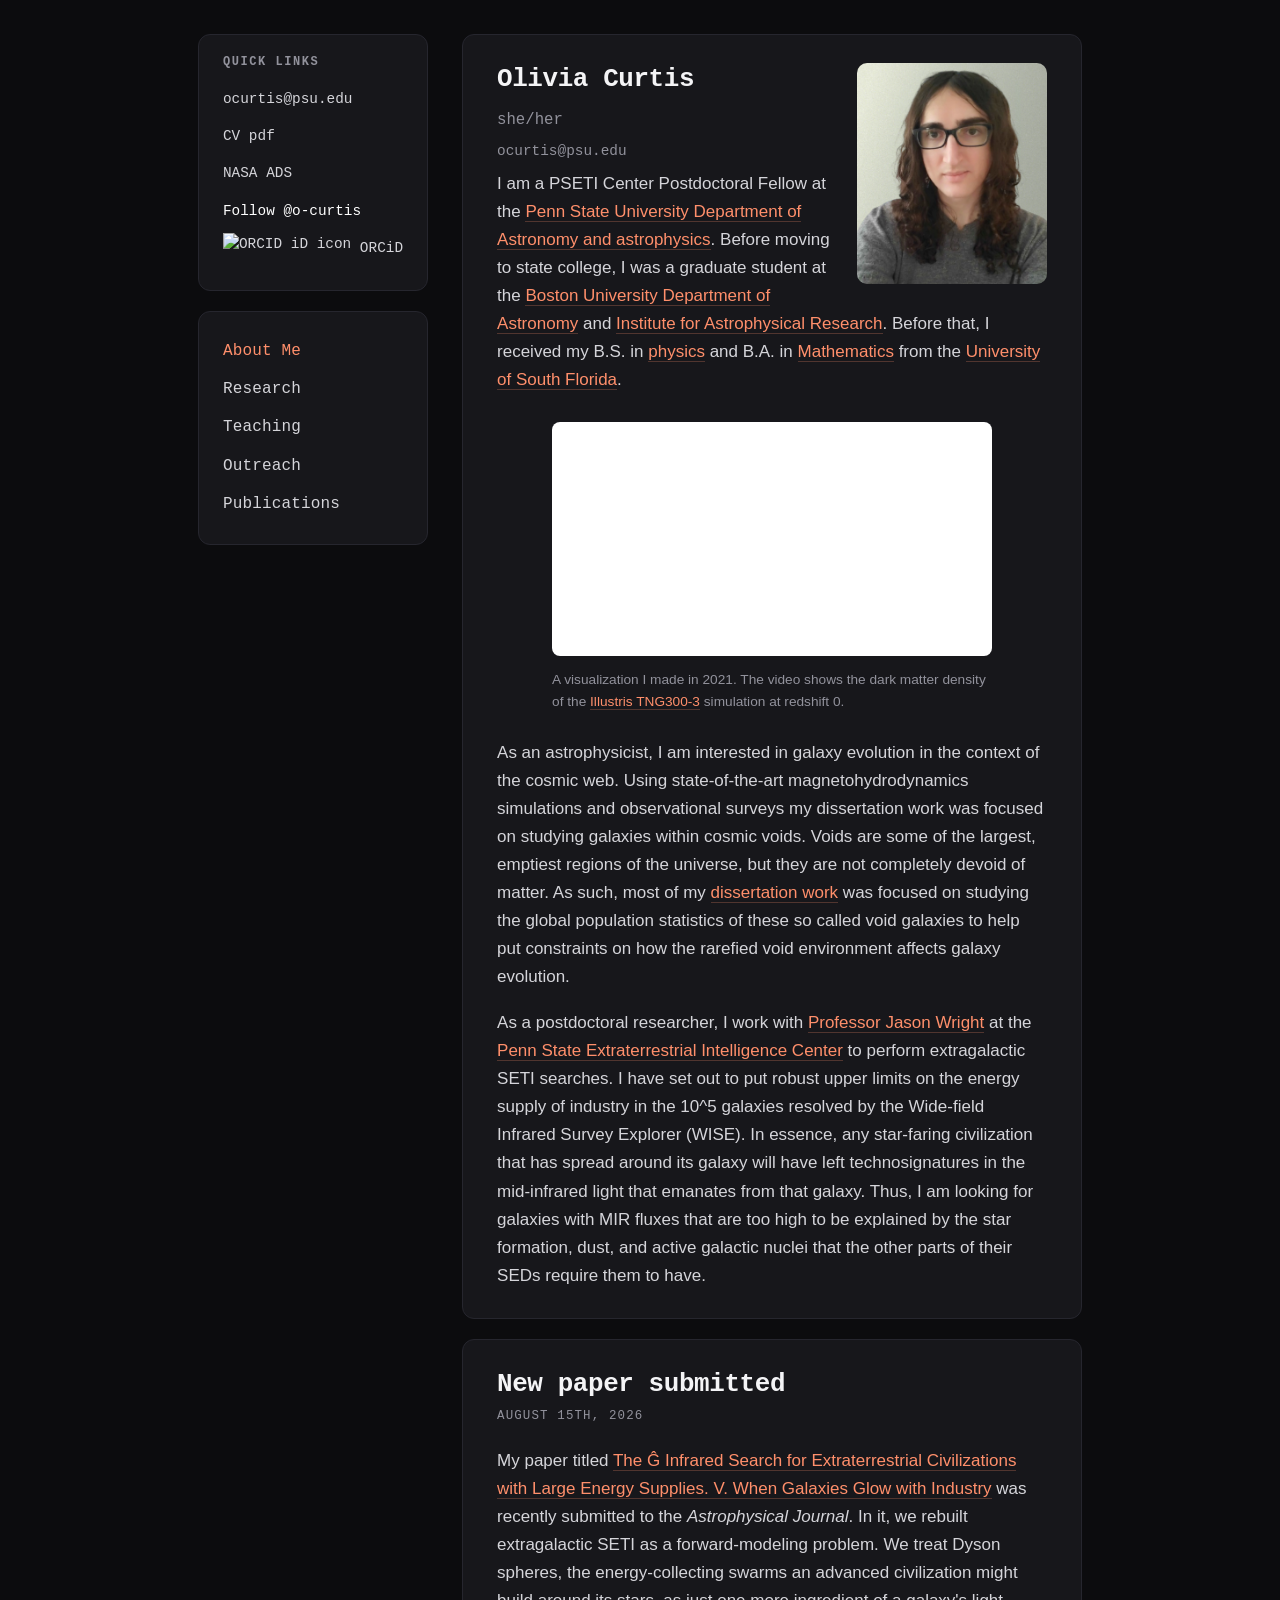
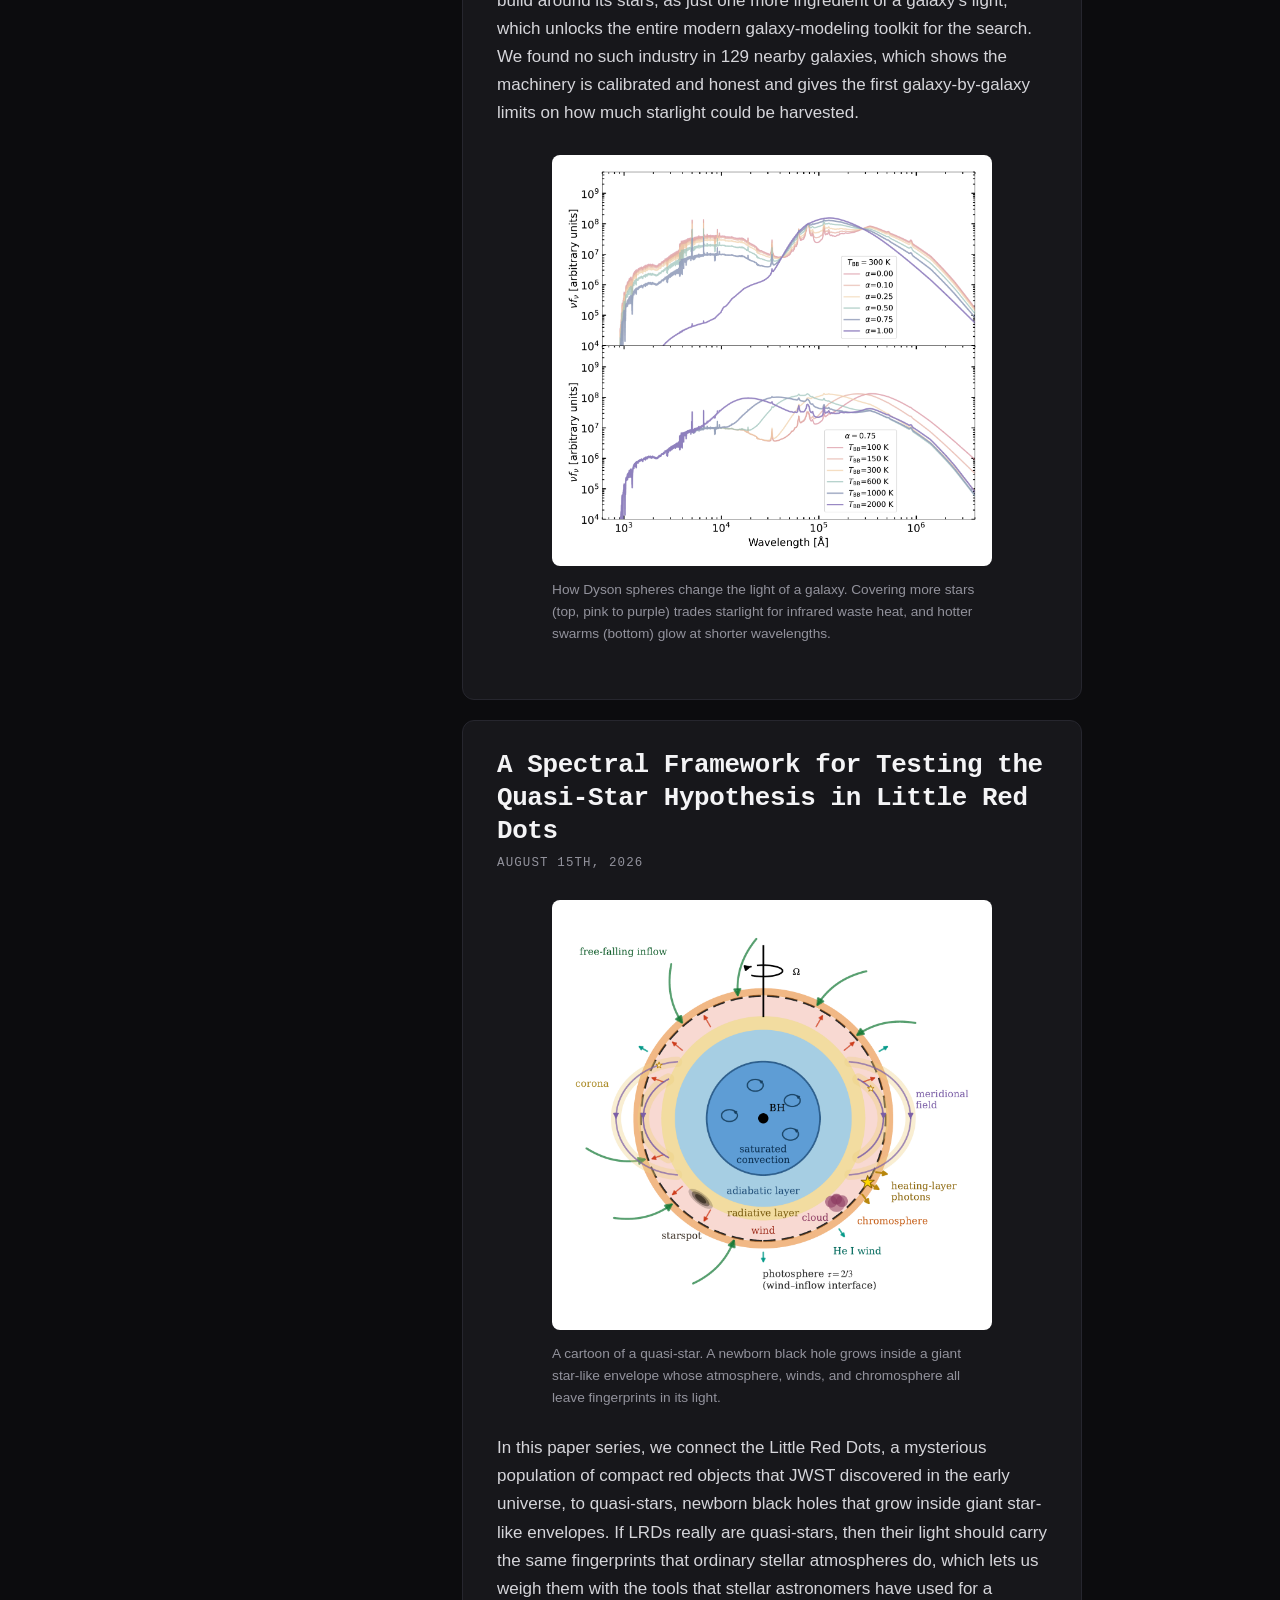
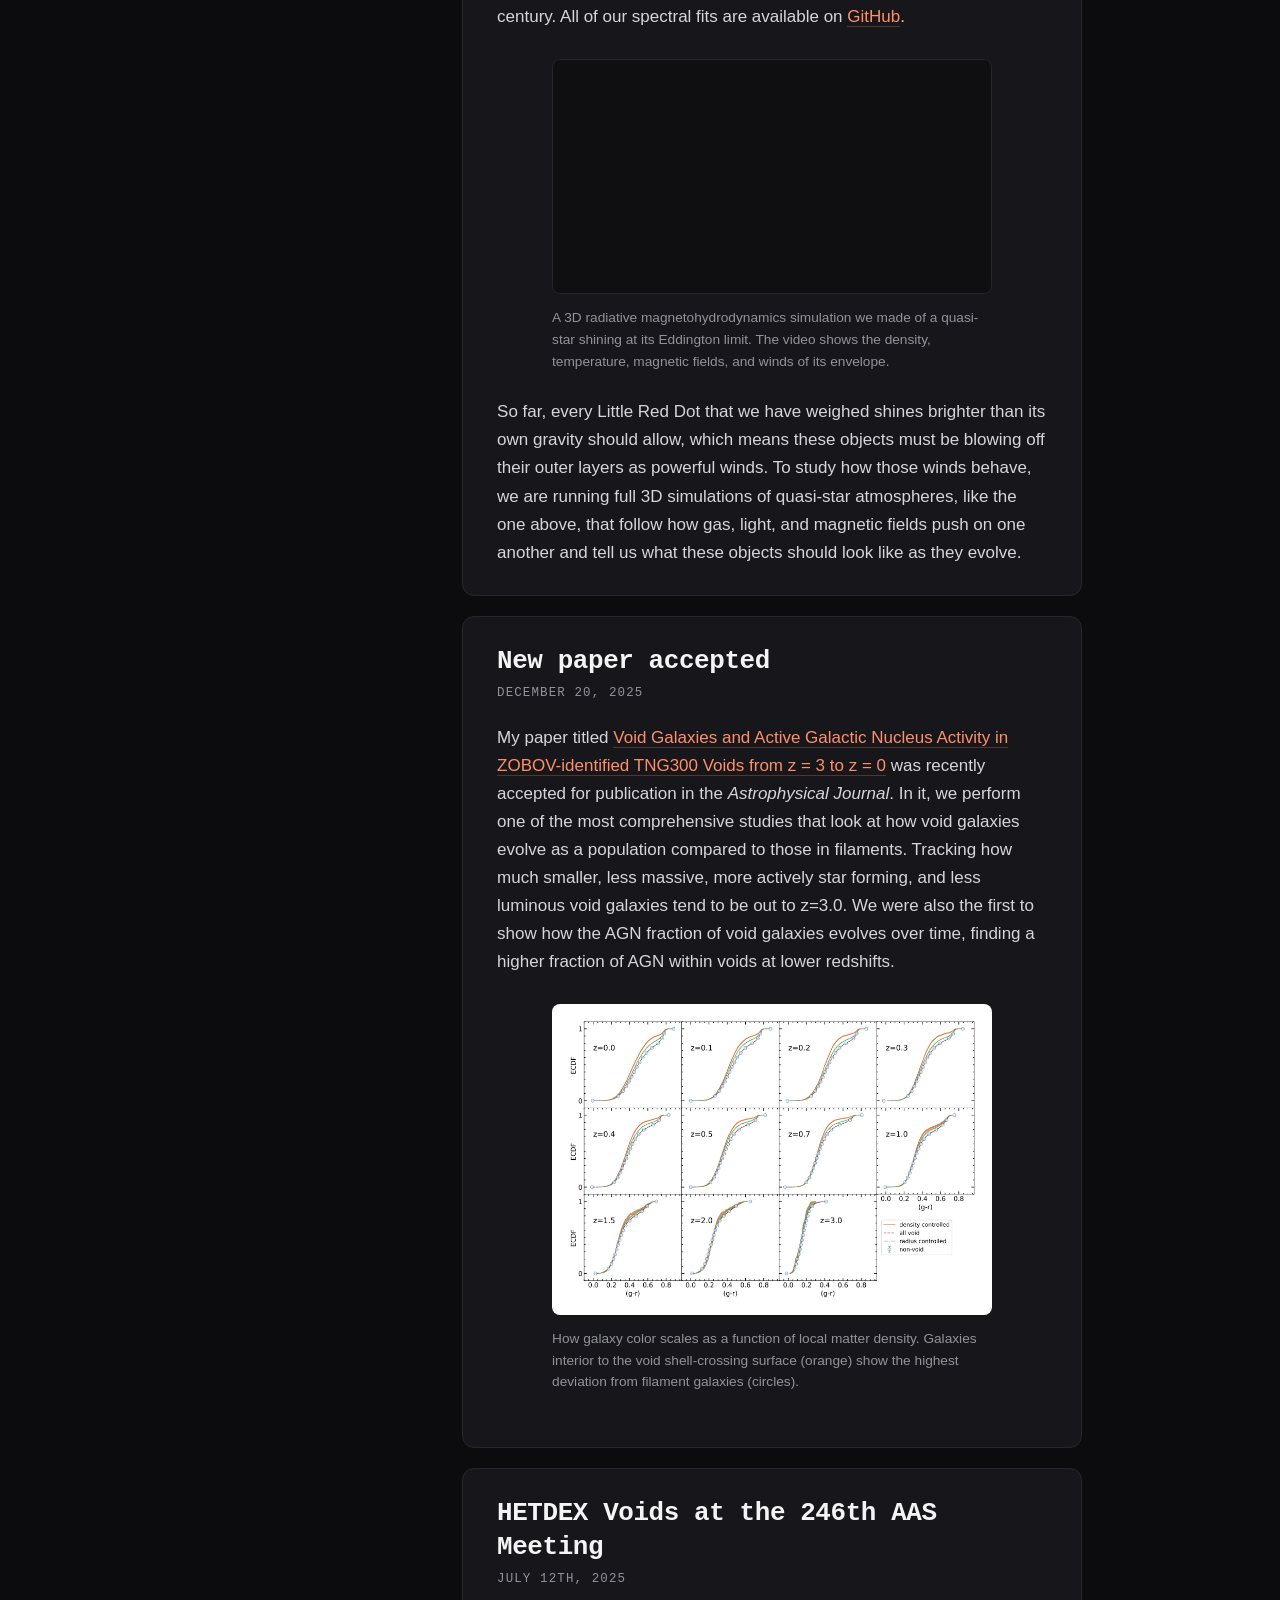
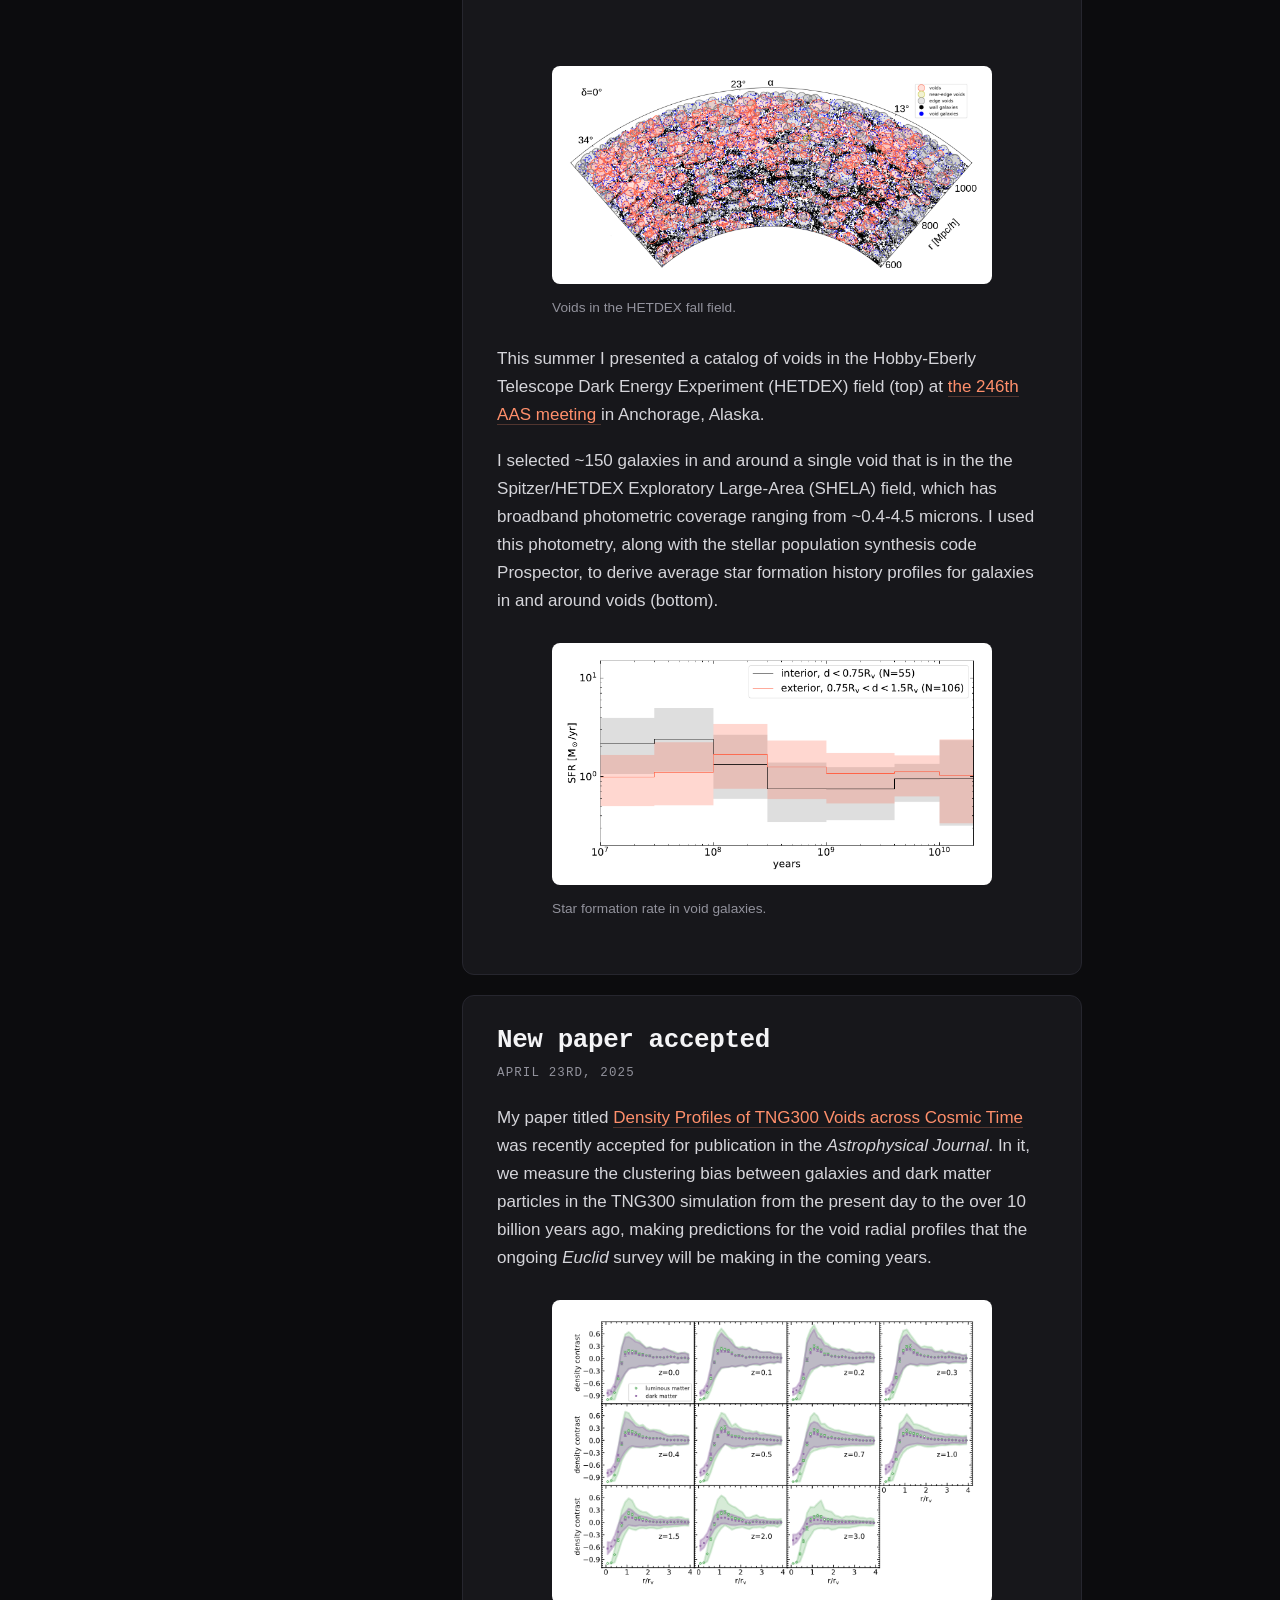
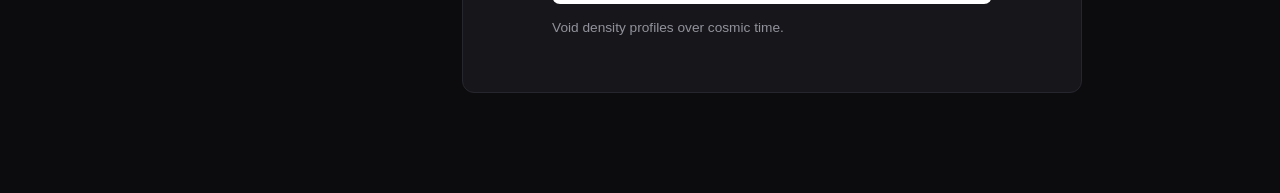
==== commit bfca2613: "Update site styling" ====
--- a/index.html
+++ b/index.html
@@ -96,7 +96,7 @@
 		<div class="main">
 		
 			<div class="card">
-				<img src="curtis_photo.webp" alt="A picture of me" ALIGN="right" style="wdith:500px;height:200px;margin:10px;">
+				<img src="curtis_photo.webp" alt="Olivia Curtis" class="portrait">
 				<h1 class="title"> Olivia Curtis </h1>
 				<h3 class="subtitle"> she/her </h3>
 				<h4 class="subtitle"> ocurtis@psu.edu </h4>
@@ -167,7 +167,7 @@
 					In this paper series, we connect the Little Red Dots, a mysterious population of compact red objects that JWST discovered in the early universe, to quasi-stars, newborn black holes that grow inside giant star-like envelopes. If LRDs really are quasi-stars, then their light should carry the same fingerprints that ordinary stellar atmospheres do, which lets us weigh them with the tools that stellar astronomers have used for a century. All of our spectral fits are available on <a  href="https://github.com/o-curtis/lrd-quasistar-fits">GitHub</a>.
 				</p>
 
-				<video class="figure" autoplay muted loop>
+				<video class="figure dark" autoplay muted loop>
 					<source src="qs_mhd.mp4" type="video/mp4">
 				</video>
 
--- a/common.css
+++ b/common.css
@@ -1,134 +1,257 @@
+/* ============================================================
+   o-curtis.github.io
+   ============================================================ */
+
+:root {
+	--bg:         #0c0c0e;
+	--card:       #17171b;
+	--border:     #26262e;
+	--text:       #d5d5da;
+	--heading:    #f4f4f6;
+	--muted:      #92929c;
+	--accent:     #ff8f6b;
+	--accent-dim: #ffb49a;
+	--rule:       rgba(255, 143, 107, 0.25);
+	--plate:      #ffffff;
+
+	--sans: -apple-system, BlinkMacSystemFont, "Segoe UI", Inter, "Helvetica Neue", Arial, sans-serif;
+	--mono: "SF Mono", "JetBrains Mono", "Fira Code", Consolas, "Liberation Mono", Menlo, monospace;
+}
+
+/* ---------- page ---------- */
+
+html { background: var(--bg); }
+
 body {
-	font-family: Trebuchet MS, Arial, Helvetica, sans-serif;
-	background-color: #070707;
+	margin: 0;
+	background: var(--bg);
+	color: var(--text);
+	font-family: var(--sans);
+	font-size: 17px;
+	line-height: 1.65;
+	-webkit-font-smoothing: antialiased;
 	overflow-x: hidden;
 }
 
 .content {
-	position: absolute;
+	position: relative;
 	display: flex;
 	flex-flow: row wrap;
 	width: 100%;
 	justify-content: center;
+	padding: 34px 0 80px;
+	box-sizing: border-box;
 }
 
 .main {
 	width: 50%;
+	max-width: 780px;
 }
 
 .side {
 	width: fit-content;
 	position: sticky;
-	top: 0;
+	top: 24px;
 	align-self: flex-start;
-}
+	margin-right: 14px;
+}
+
+/* ---------- cards ---------- */
 
 .card {
-	border-style:solid;
-	border-color:pink;
-	border-width:2px;
-	color: white;
-	margin: 5px 5px 10px;
-	padding: 5px 15px 5px;
+	background: var(--card);
+	border: 1px solid var(--border);
+	border-radius: 12px;
+	color: var(--text);
+	margin: 0 10px 20px;
+	padding: 28px 34px;
+	display: block;
+}
+
+.side .card { padding: 20px 24px; }
+
+.card p { margin: 0 0 1.05em; }
+.card > *:first-child { margin-top: 0; }
+.card > *:last-child  { margin-bottom: 0; }
+
+/* ---------- headings ---------- */
+
+.title {
+	font-family: var(--mono);
+	color: var(--heading);
+	font-weight: 600;
+	letter-spacing: -0.015em;
+	line-height: 1.28;
+	margin: 0 0 12px;
+}
+
+h1.title { font-size: 1.62rem; }
+h2.title { font-size: 1.24rem; }
+h3.title { font-size: 1.04rem; }
+
+/* a date directly beneath a headline becomes a small eyebrow */
+.card h1.title + h3.title {
+	color: var(--muted);
+	font-size: 0.78rem;
+	font-weight: 500;
+	letter-spacing: 0.09em;
+	text-transform: uppercase;
+	margin: -4px 0 22px;
+}
+
+.subtitle {
+	font-family: var(--mono);
+	color: var(--muted);
+	font-weight: 500;
+	margin: 0 0 6px;
+}
+
+/* on the list pages h2.subtitle heads a section, so it leads rather than recedes */
+.main h2.subtitle {
+	color: var(--heading);
+	font-size: 1.24rem;
+	font-weight: 600;
+	letter-spacing: -0.015em;
+	margin: 0 0 16px;
+}
+
+h3.subtitle { font-size: 0.98rem; }
+h4.subtitle { font-size: 0.9rem; }
+
+/* ---------- figures ---------- */
+
+.figure {
+	display: block;
+	box-sizing: border-box;
+	width: 80%;
+	height: auto;
+	margin: 28px auto 0;
+	padding: 14px;
+	background: var(--plate);
+	border-radius: 8px;
+}
+
+/* media that already has a dark background needs no white mat */
+.figure.dark {
+	background: #0f0f12;
+	border: 1px solid var(--border);
+}
+
+/* photographs are framed, not matted */
+.figure.photo {
+	background: none;
+	padding: 0;
+}
+
+.card p.caption {
+	width: 80%;
+	box-sizing: border-box;
+	margin: 13px auto 26px;
+	font-size: 0.855rem;
+	line-height: 1.6;
+	color: var(--muted);
+}
+
+.portrait {
+	float: right;
+	width: 190px;
+	height: auto;
 	border-radius: 10px;
-	background-color: #222;
+	margin: 4px 0 18px 26px;
+}
+
+.invert { filter: invert(.87); }
+
+/* ---------- links ---------- */
+
+.card a {
+	color: var(--accent);
+	text-decoration: none;
+	border-bottom: 1px solid var(--rule);
+	transition: color .15s ease, border-color .15s ease;
+}
+
+.card a:hover {
+	color: var(--accent-dim);
+	border-bottom-color: var(--accent-dim);
+}
+
+/* ---------- sidebar ---------- */
+
+.side .title {
+	font-size: 0.75rem;
+	font-weight: 600;
+	text-transform: uppercase;
+	letter-spacing: 0.13em;
+	color: var(--muted);
+	margin: 0 0 14px;
+}
+
+.card p.quicklink { margin: 0 0 9px; }
+
+.card .quicklink a {
+	font-family: var(--mono);
+	font-size: 0.9rem;
+	color: var(--text);
+	border-bottom: none;
+}
+
+.card .quicklink a:hover { color: var(--accent); }
+
+.nav {
 	display: block;
-	font-size: 1.1em;
-
-}
-
-.figure{
-	padding-left: 20%;
-	width: 60%;
-	height: auto;
-}
-
-.invert{
-	filter: invert(.87);
-}
-
-.caption{
-	font-family: Consolas, monospace;
-	font-style: italic;
-	font-size: 80%;
-	padding-left: 10%;
-	width: 80%;
-	color: bbb;
-}
-
-.title {
-	font-family: Consolas, monospace;
-	margin: 2px;
-	color: eee;
-}
-
-.subtitle {
-	font-family: Consolas, monospace;
-	margin: 2px;
-	color: bbb;
-}
-
-.card a {
-  color: #ff1414;
-  background-color: transparent;
-  text-decoration: none;
-}
-
-.card a:hover{
-  color: #f0a8a8;
-  background-color: transparent;
-  text-decoration: underline;
-}
-
-.current{
-	color: #f0a8a8 !important;
-	text-decoration: none !important;
-}
-
-.nav{
-	font-size: 150%;
-	display: block;
-}
-
-.quicklink{
-	margin: 0px 0px 6px;
-}
-
-.quicklink a{
-	font-size: 120%;
-	color: eee !important;
-}
-
-.subitem {
-	margin-top: 0;
-	margin-left: 1em;
-	font-size: 90%;
-}
-
-.item {
-	margin: 0.5em 0;
-}
-
-.topic {
-	scroll-margin-top: 10px;
-}
-
-.topichead {
-	cursor: pointer;
-}
+	font-family: var(--mono);
+	font-size: 1rem;
+	letter-spacing: 0.01em;
+	padding: 6px 0;
+}
+
+.card a.nav {
+	color: var(--text);
+	border-bottom: none;
+}
+
+.card a.nav:hover { color: var(--accent); }
+
+.current,
+.card a.nav.current {
+	color: var(--accent) !important;
+	border-bottom: none !important;
+}
+
+/* ---------- lists ---------- */
+
+.card ol, .card ul { padding-left: 1.3em; }
+.card li { margin: 0.35em 0; }
+
+.card p.item { margin: 0 0 0.75em; }
+
+.card p.subitem {
+	margin: 0 0 0.75em;
+	margin-left: 1.2em;
+	font-size: 0.92em;
+	color: var(--muted);
+}
+
+/* ---------- expandable research topics ---------- */
+
+.topic { scroll-margin-top: 20px; }
+
+.topichead { cursor: pointer; }
 
 .topichead::after {
 	content: " [+]";
-	color: #f0a8a8;
-	font-size: 80%;
-}
-
-.topic.expanded .topichead::after {
-	content: " [-]";
-}
+	color: var(--accent);
+	font-size: 0.62em;
+	font-weight: 500;
+	letter-spacing: 0;
+	vertical-align: middle;
+}
+
+.topic.expanded .topichead::after { content: " [-]"; }
 
 .topicbody {
-	max-height: 230px;
+	max-height: 300px;
 	overflow: hidden;
 	position: relative;
 	cursor: pointer;
@@ -140,15 +263,9 @@
 	left: 0;
 	right: 0;
 	bottom: 0;
-	height: 150px;
-	background: linear-gradient(rgba(34,34,34,0), #222);
-}
-
-.topic.expanded .topicbody {
-	max-height: none;
-	cursor: auto;
-}
-
-.topic.expanded .topicbody::after {
-	content: none;
-}
+	height: 128px;
+	background: linear-gradient(rgba(23, 23, 27, 0), var(--card));
+}
+
+.topic.expanded .topicbody { max-height: none; cursor: auto; }
+.topic.expanded .topicbody::after { content: none; }
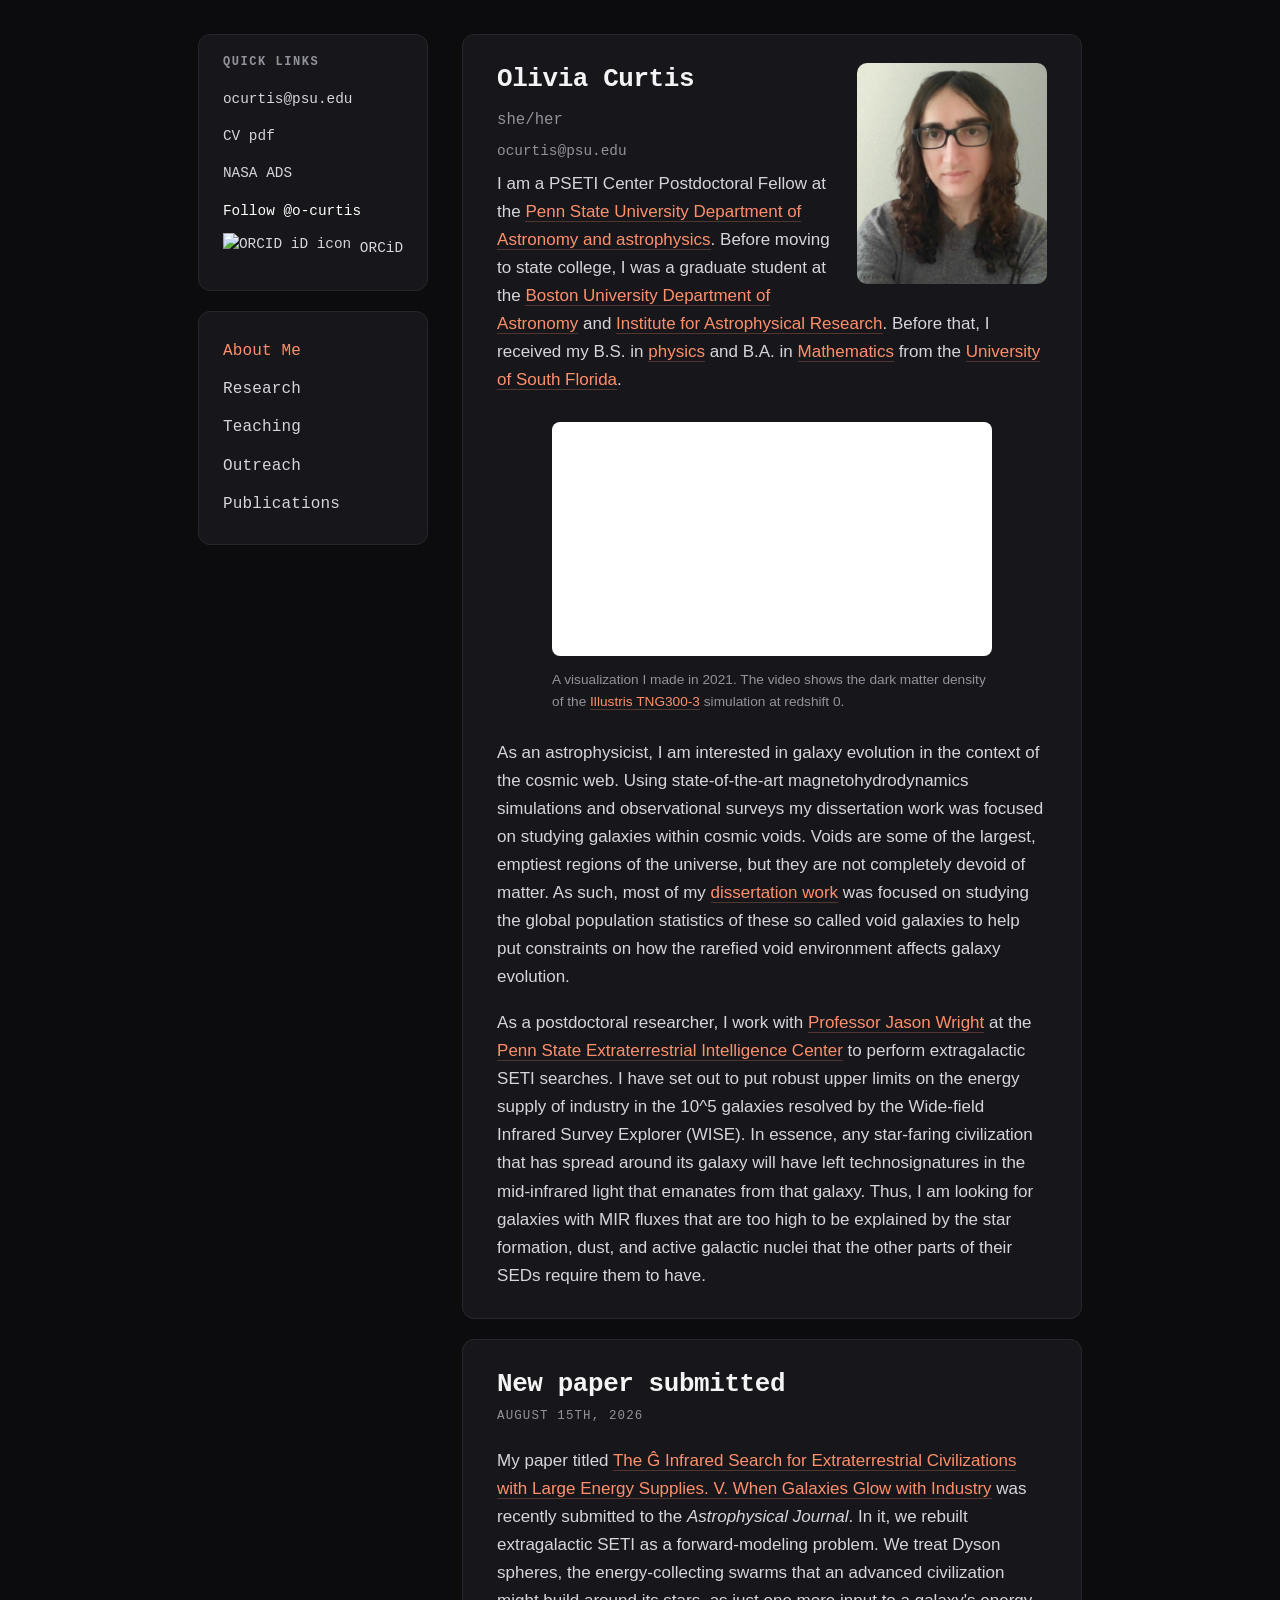
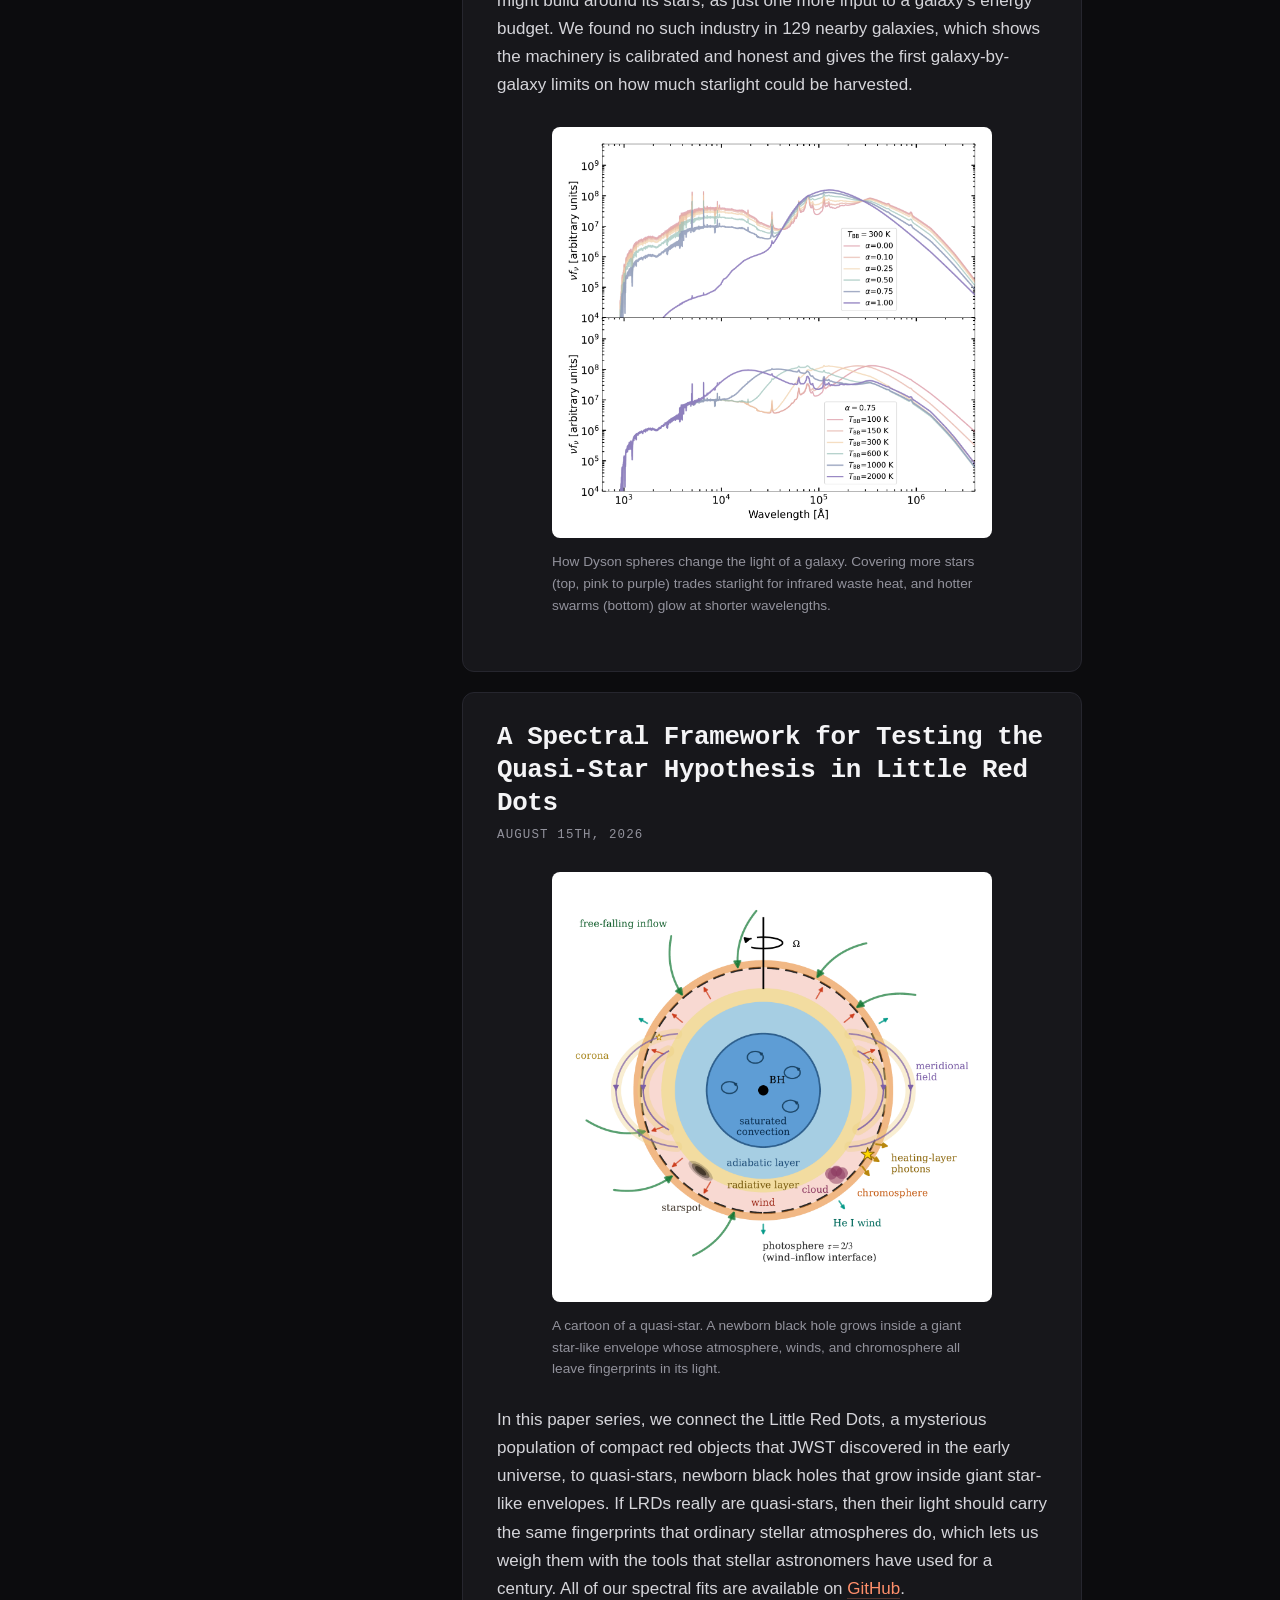
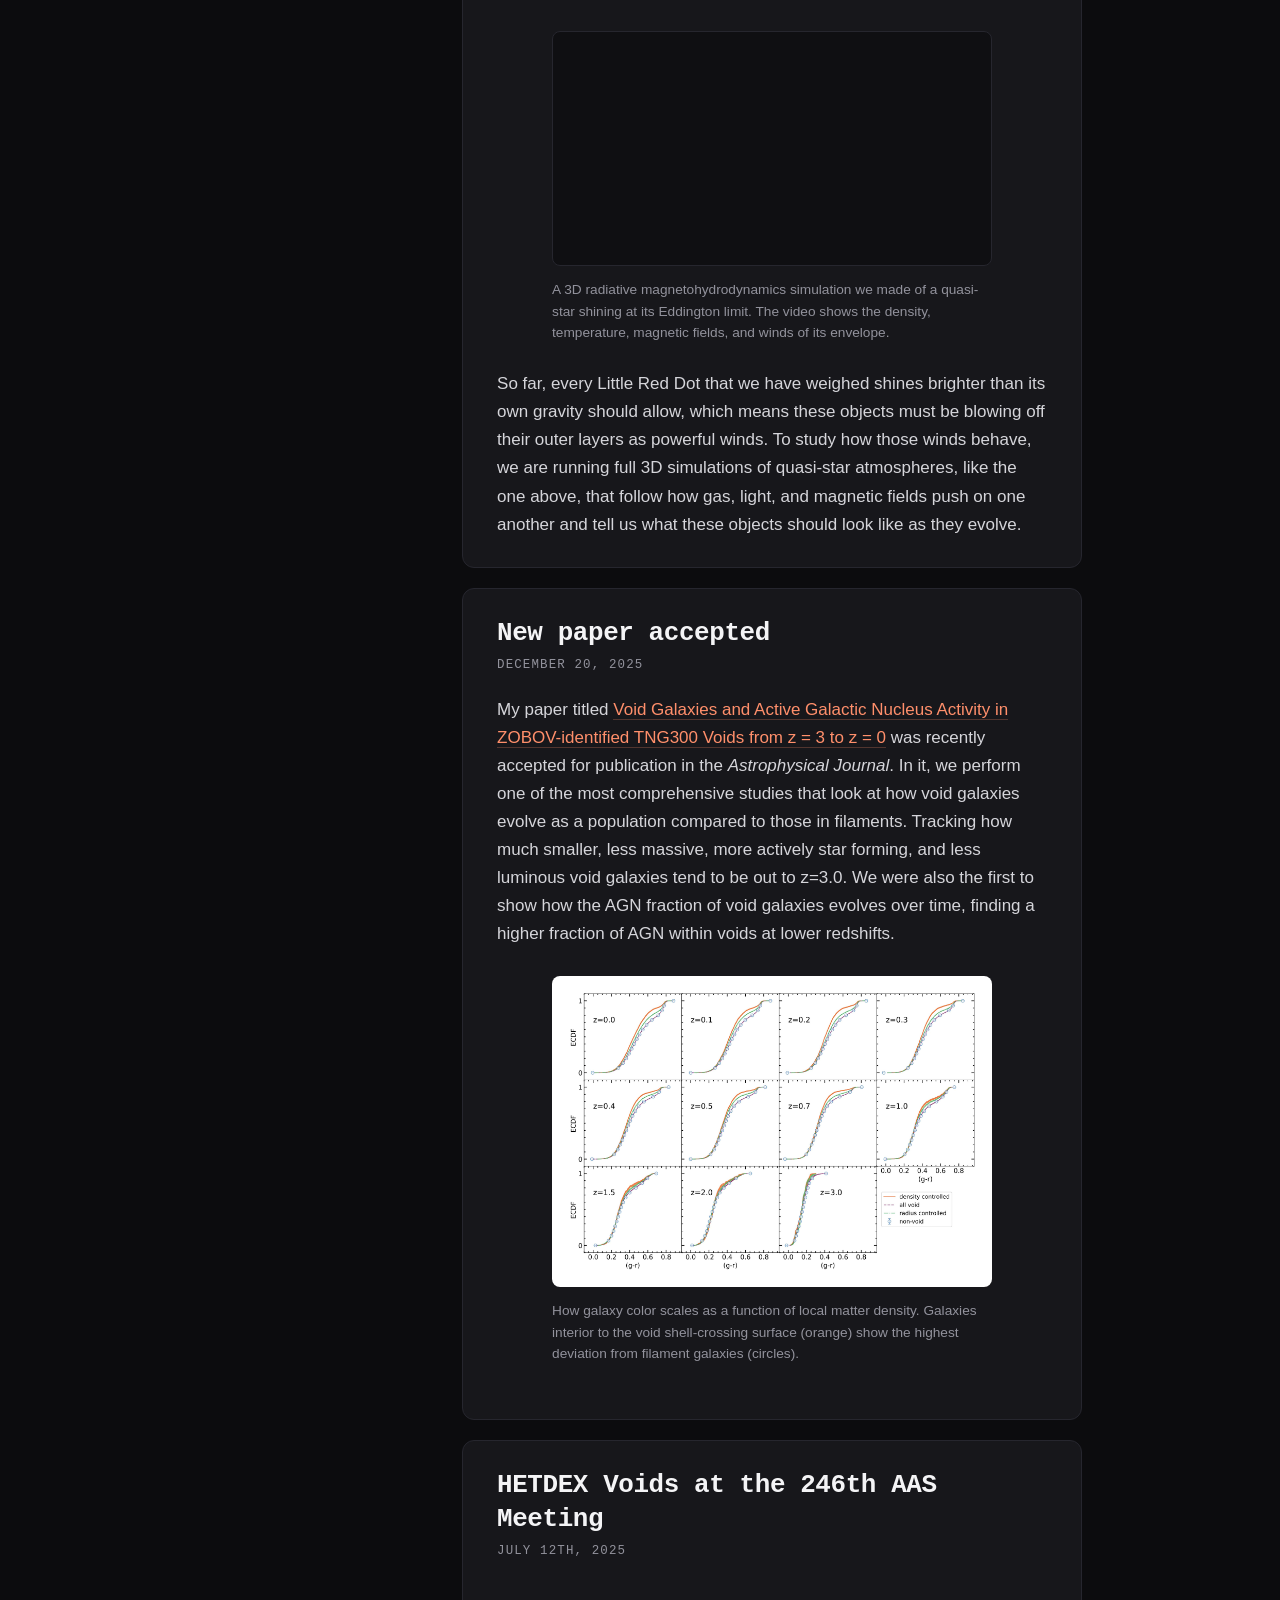
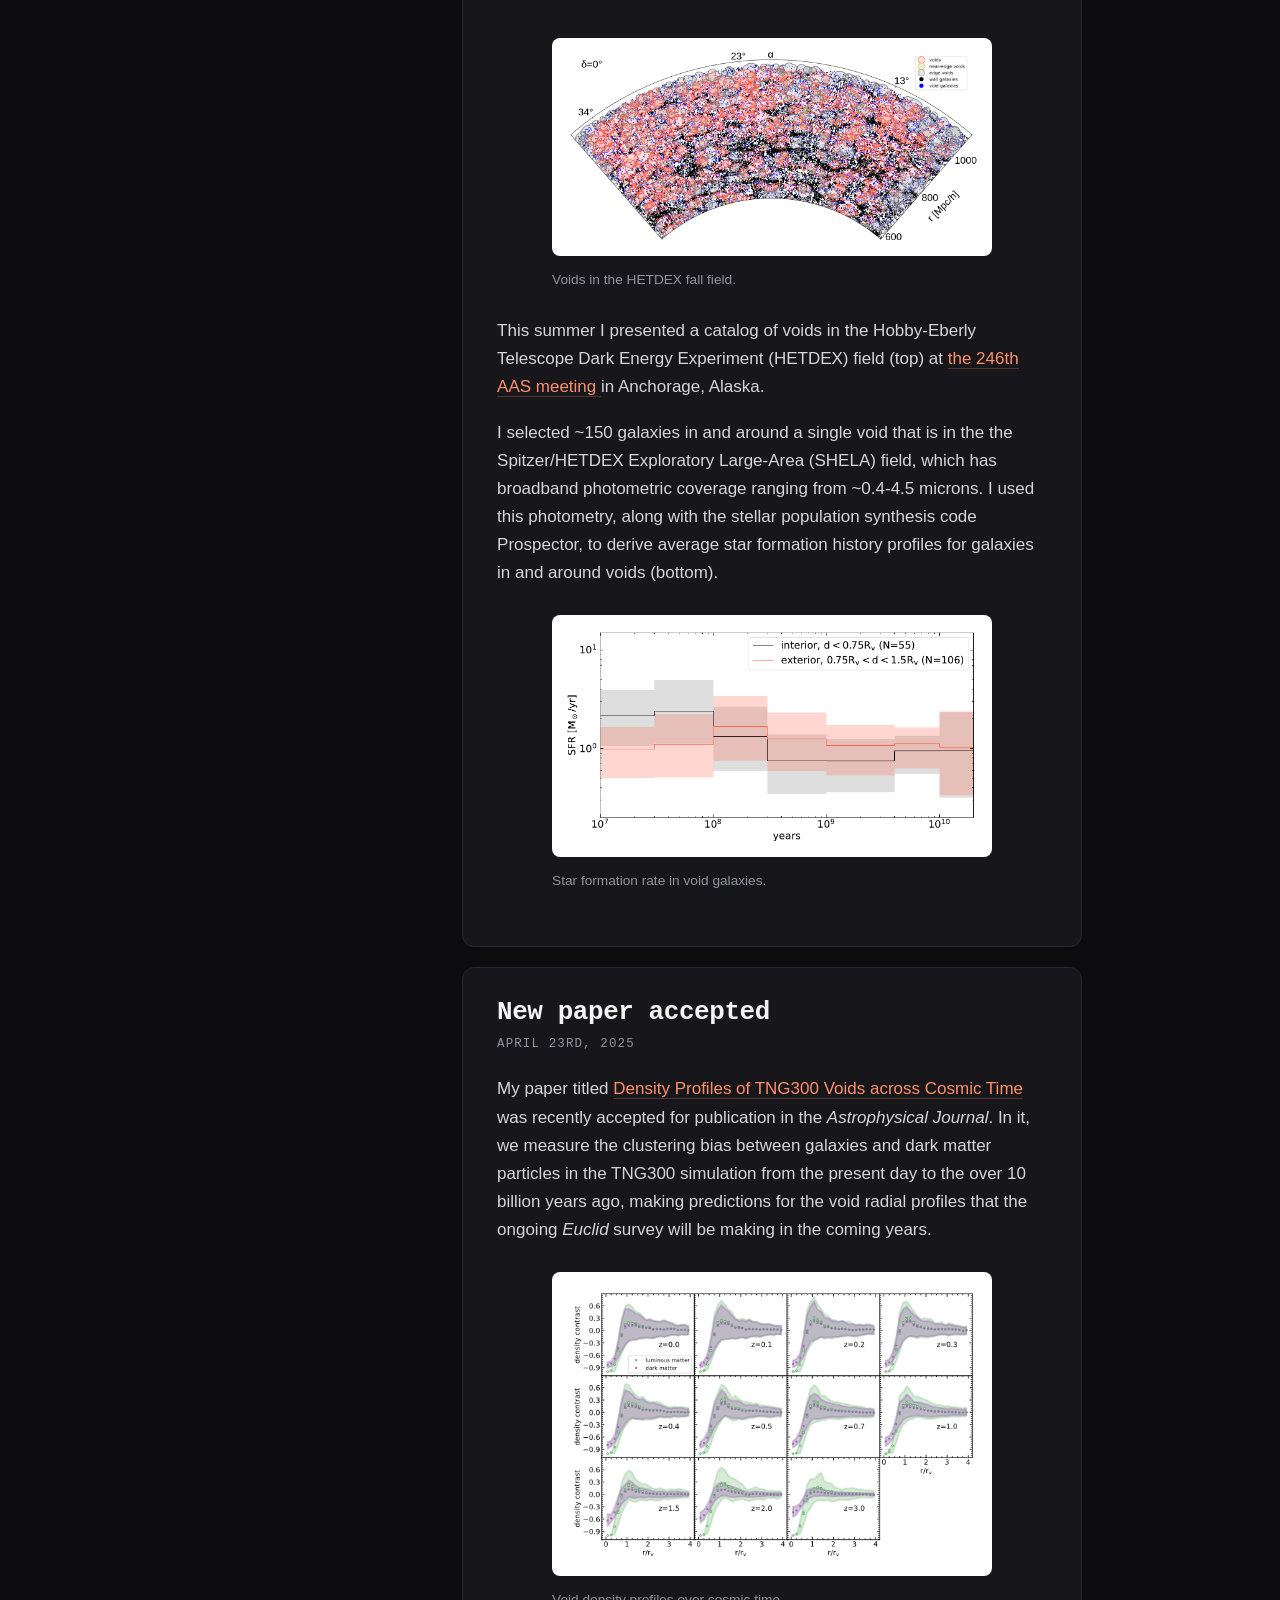
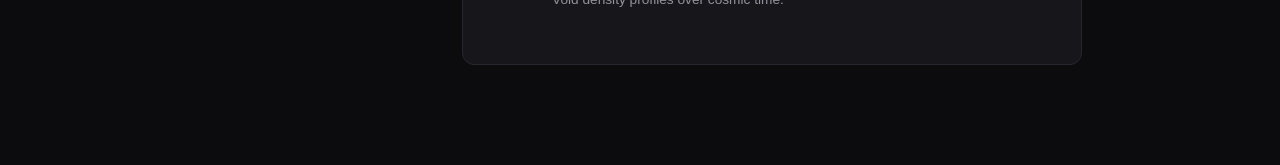
==== commit 2fd88027: "Update index.html" ====
--- a/index.html
+++ b/index.html
@@ -144,7 +144,7 @@
 				<h3 class="title"> August 15th, 2026 </h3>
 
 				<p>
-					My paper titled <a  href="https://ui.adsabs.harvard.edu/abs/2026arXiv260812458C">The Ĝ Infrared Search for Extraterrestrial Civilizations with Large Energy Supplies. V. When Galaxies Glow with Industry</a> was recently submitted to the <i>Astrophysical Journal</i>. In it, we rebuilt extragalactic SETI as a forward-modeling problem. We treat Dyson spheres, the energy-collecting swarms an advanced civilization might build around its stars, as just one more ingredient of a galaxy's light, which unlocks the entire modern galaxy-modeling toolkit for the search. We found no such industry in 129 nearby galaxies, which shows the machinery is calibrated and honest and gives the first galaxy-by-galaxy limits on how much starlight could be harvested.
+					My paper titled <a  href="https://ui.adsabs.harvard.edu/abs/2026arXiv260812458C">The Ĝ Infrared Search for Extraterrestrial Civilizations with Large Energy Supplies. V. When Galaxies Glow with Industry</a> was recently submitted to the <i>Astrophysical Journal</i>. In it, we rebuilt extragalactic SETI as a forward-modeling problem. We treat Dyson spheres, the energy-collecting swarms that an advanced civilization might build around its stars, as just one more input to a galaxy's energy budget. We found no such industry in 129 nearby galaxies, which shows the machinery is calibrated and honest and gives the first galaxy-by-galaxy limits on how much starlight could be harvested.
 				</p>
 
 				<img src="dyson_seds.png" alt="How the light of a galaxy changes with Dyson sphere covering fraction and temperature" width="2743" height="2548" loading="lazy" ALIGN="center" class="figure"></img>
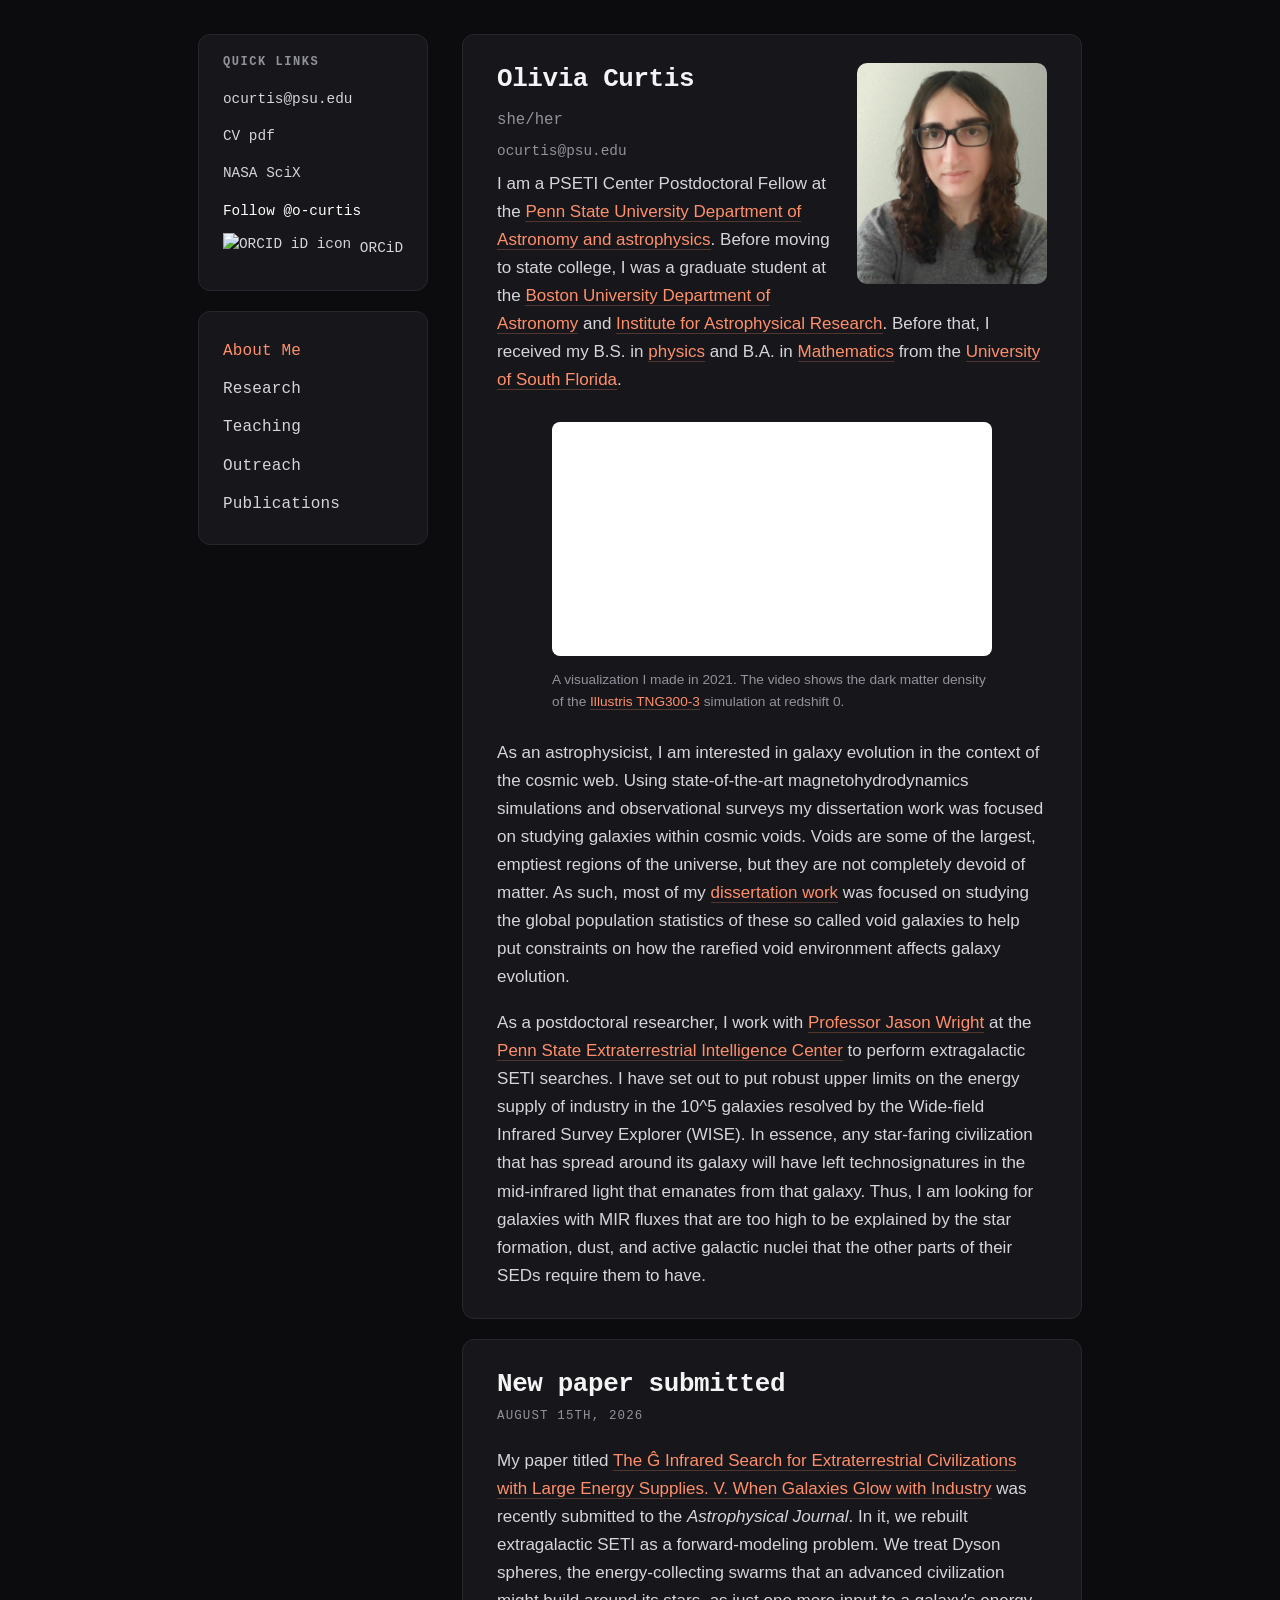
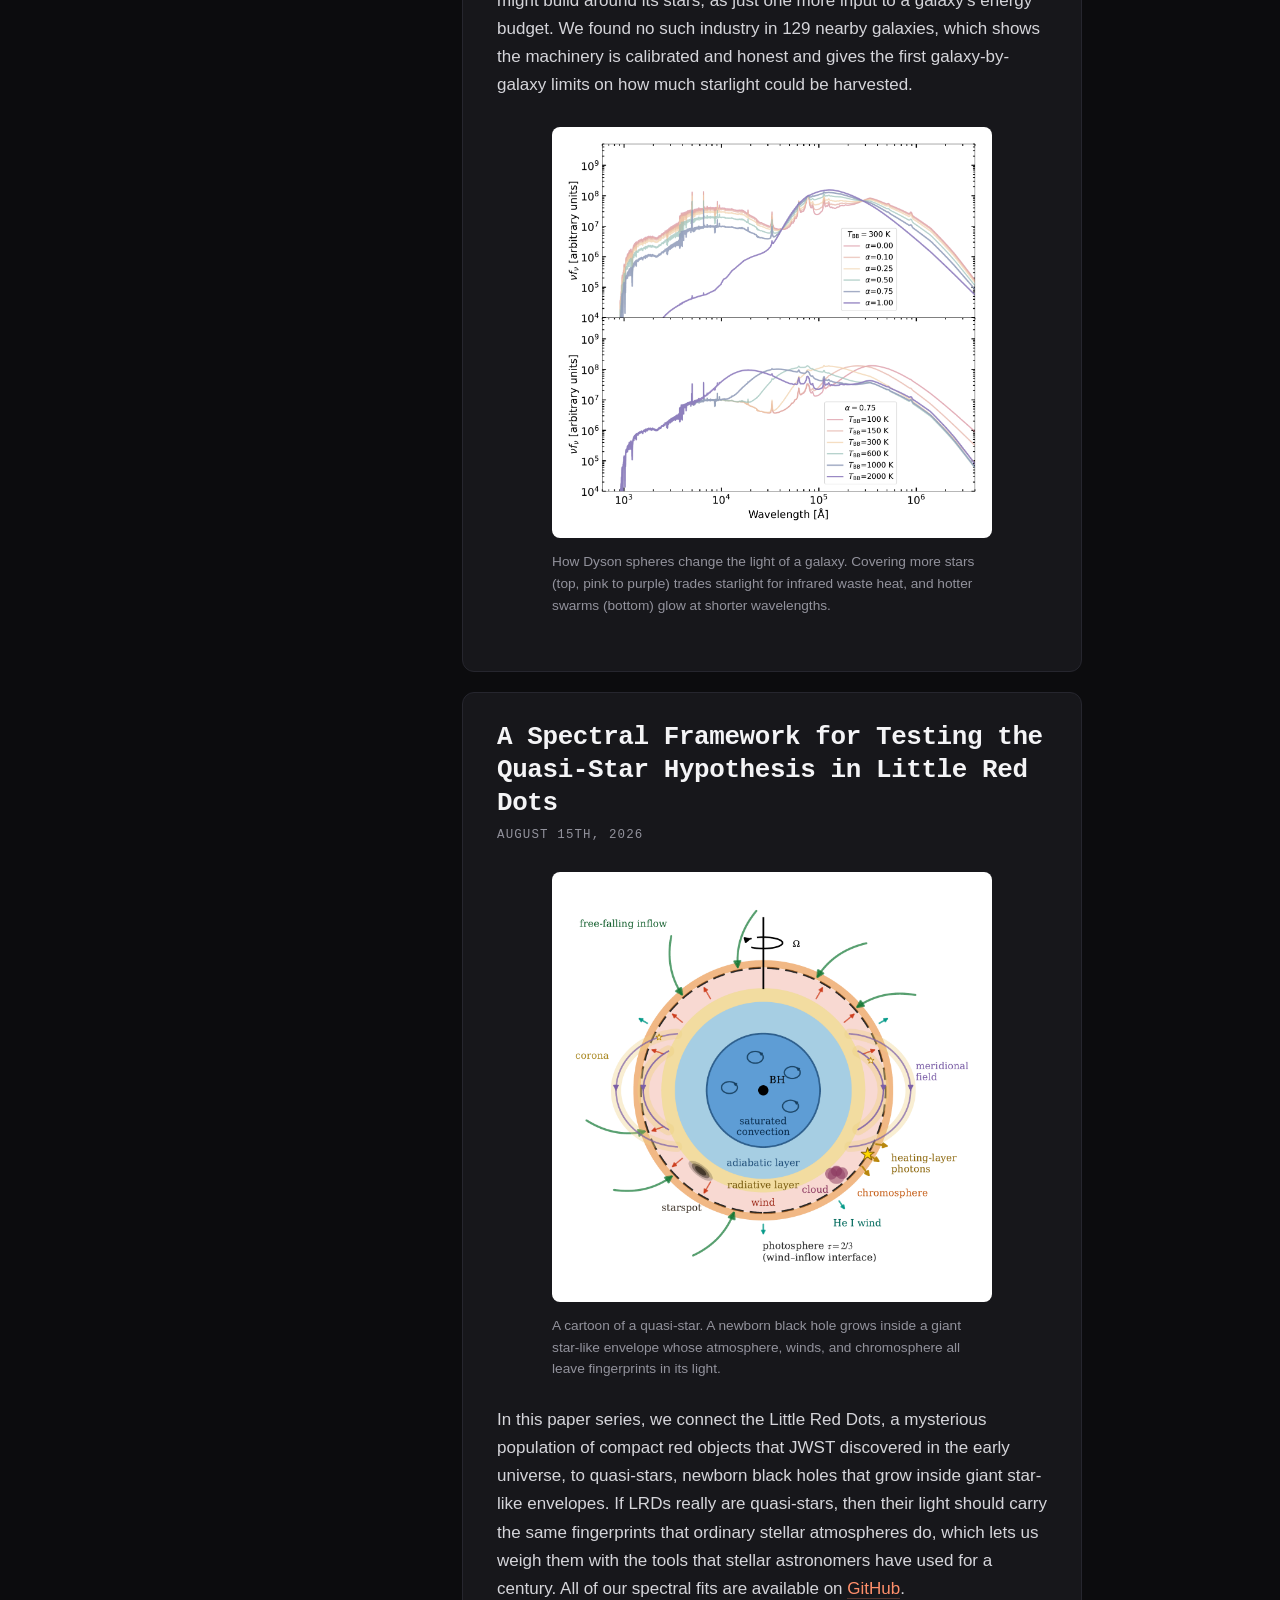
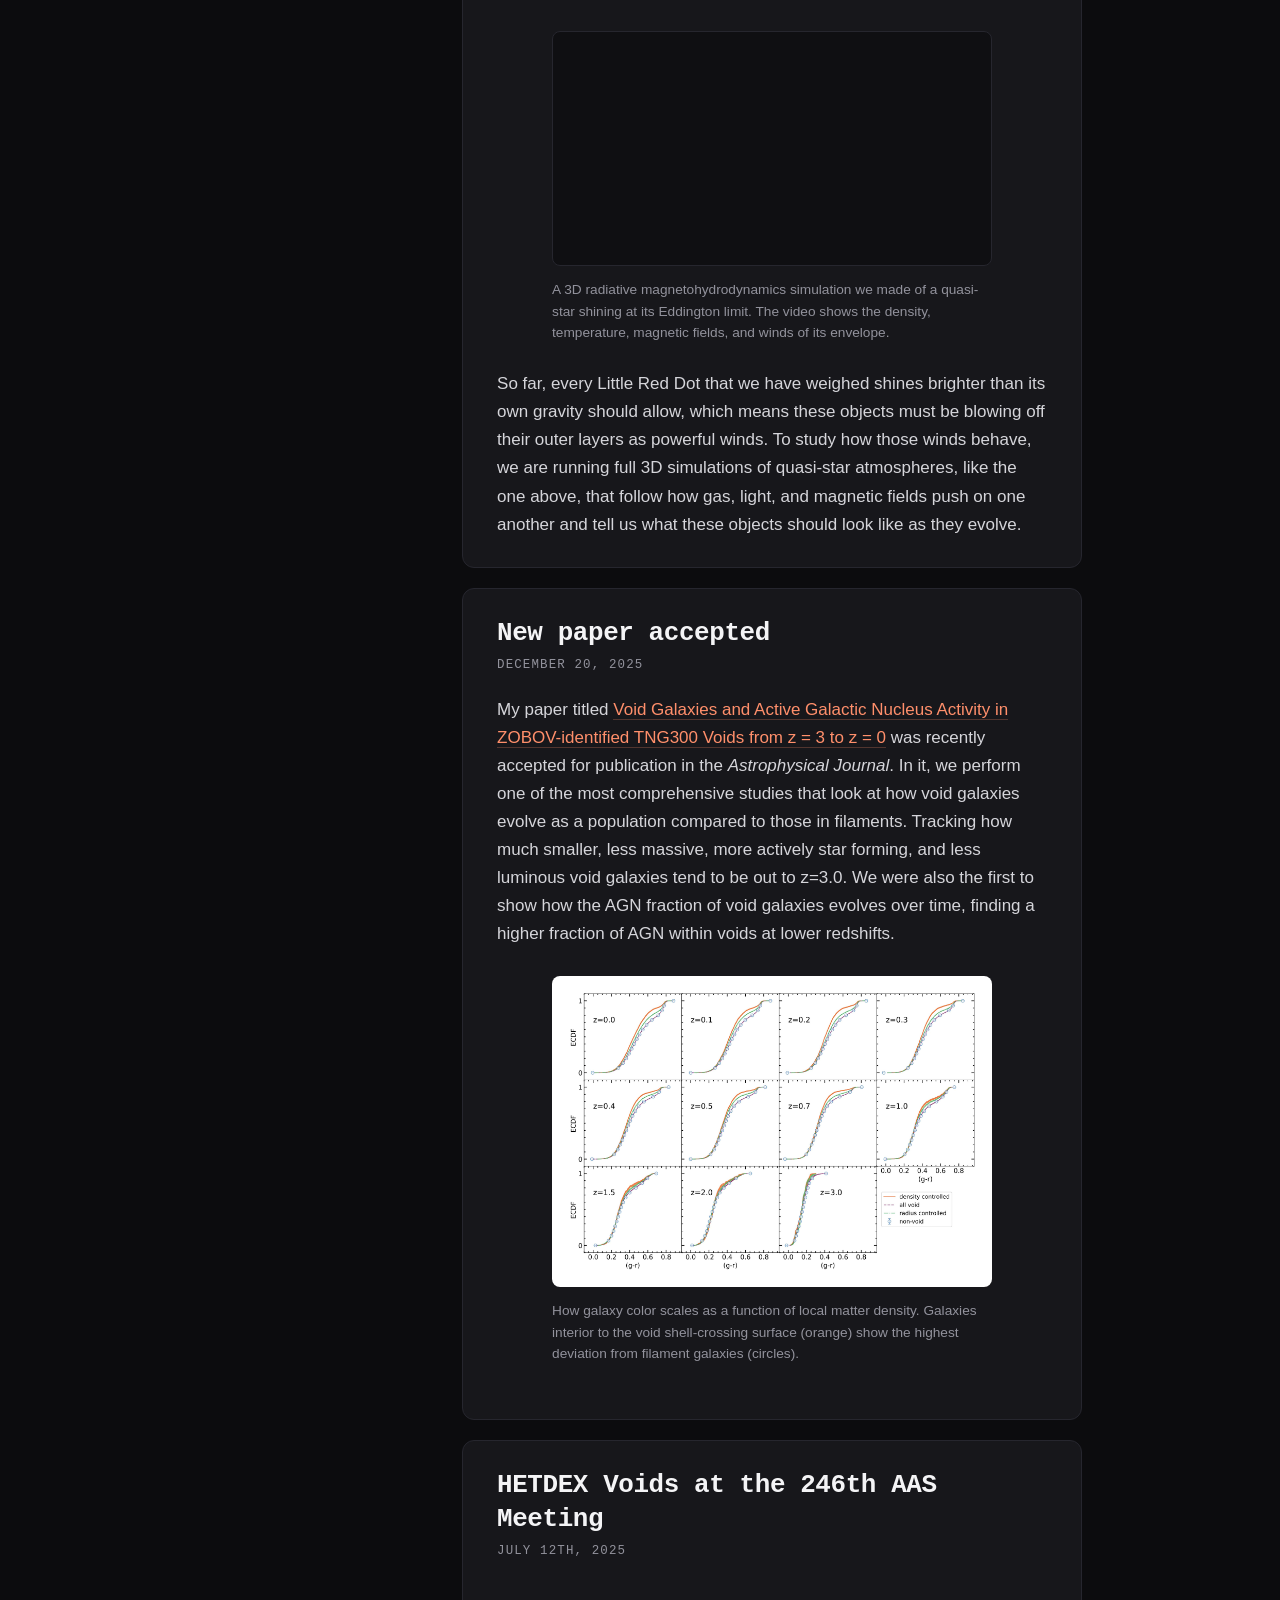
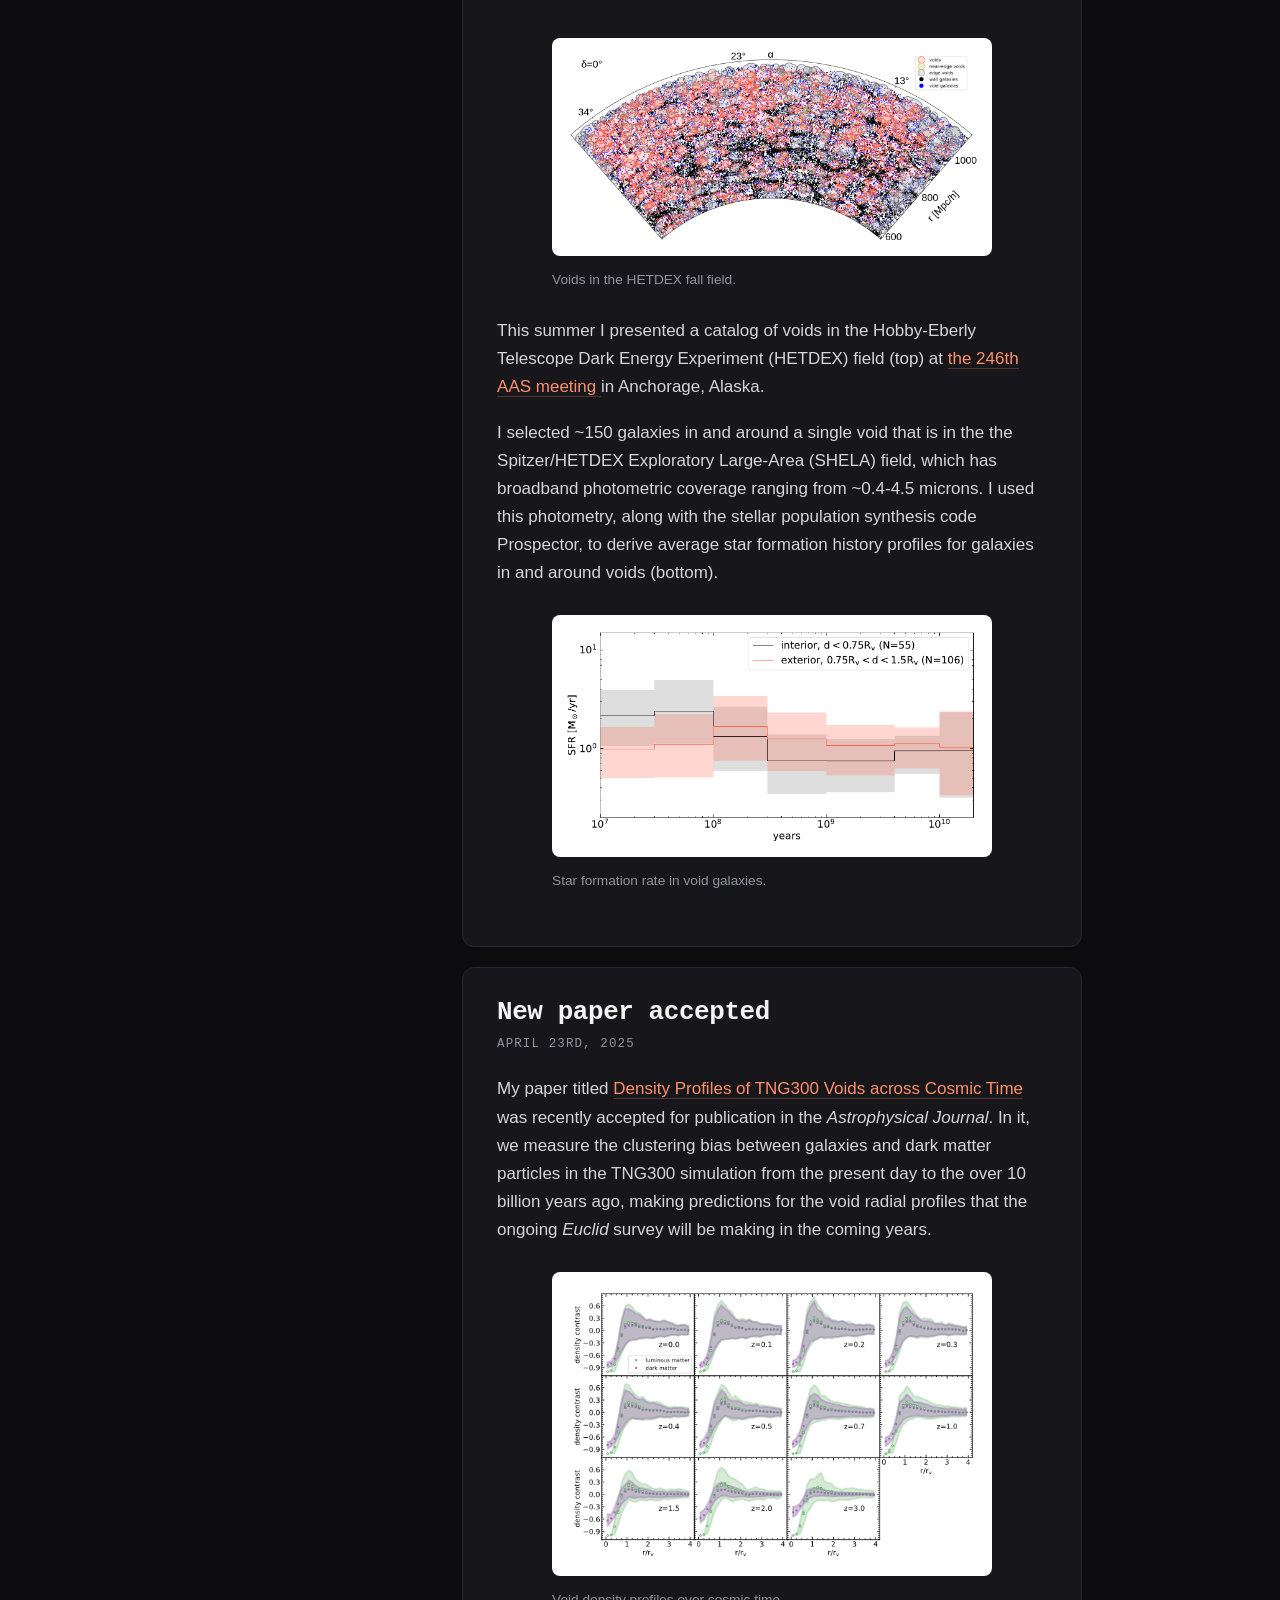
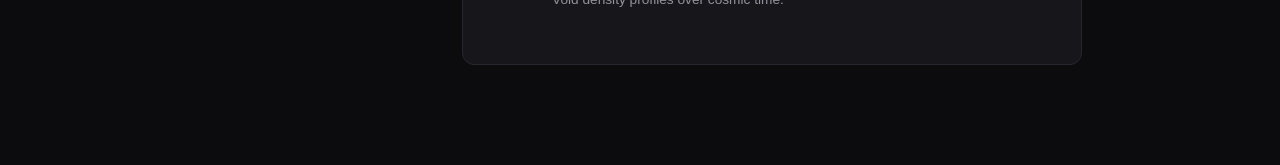
==== commit d208fede: "Update site links" ====
--- a/index.html
+++ b/index.html
@@ -42,7 +42,7 @@
     "sameAs": [
       "https://orcid.org/0000-0002-0212-4563",
       "https://github.com/o-curtis",
-      "https://ui.adsabs.harvard.edu/user/libraries/ylWhhdzqTJOlPUolGK-r1w"
+      "https://scixplorer.org/public-libraries/ylWhhdzqTJOlPUolGK-r1w"
     ],
     "knowsAbout": ["SETI", "technosignatures", "Dyson spheres", "Little Red Dots", "quasi-stars", "cosmic voids", "galaxy evolution"]
   }
@@ -74,7 +74,7 @@
 				<h2 class="title"> Quick Links </h2>
 				<p class="quicklink"> <a href="mailto:ocurtis@psu.edu">ocurtis@psu.edu</a> </p>
 				<p class="quicklink"> <a href="/Olivia_Curtis_Curriculum_Vitae.pdf"> CV pdf </a> </p>
-				<p class="quicklink"> <a href="https://ui.adsabs.harvard.edu/user/libraries/ylWhhdzqTJOlPUolGK-r1w"> NASA ADS </a> </p>
+				<p class="quicklink"> <a href="https://scixplorer.org/public-libraries/ylWhhdzqTJOlPUolGK-r1w"> NASA SciX </a> </p>
 				<p class="quicklink"> <a class="github-button button" href="https://github.com/o-curtis" aria-label="Follow @o-curtis on GitHub" style="color:white">Follow @o-curtis</a> </p> 
 				<p class="quicklink"> 
 					<a href="https://orcid.org/0000-0002-0212-4563" >
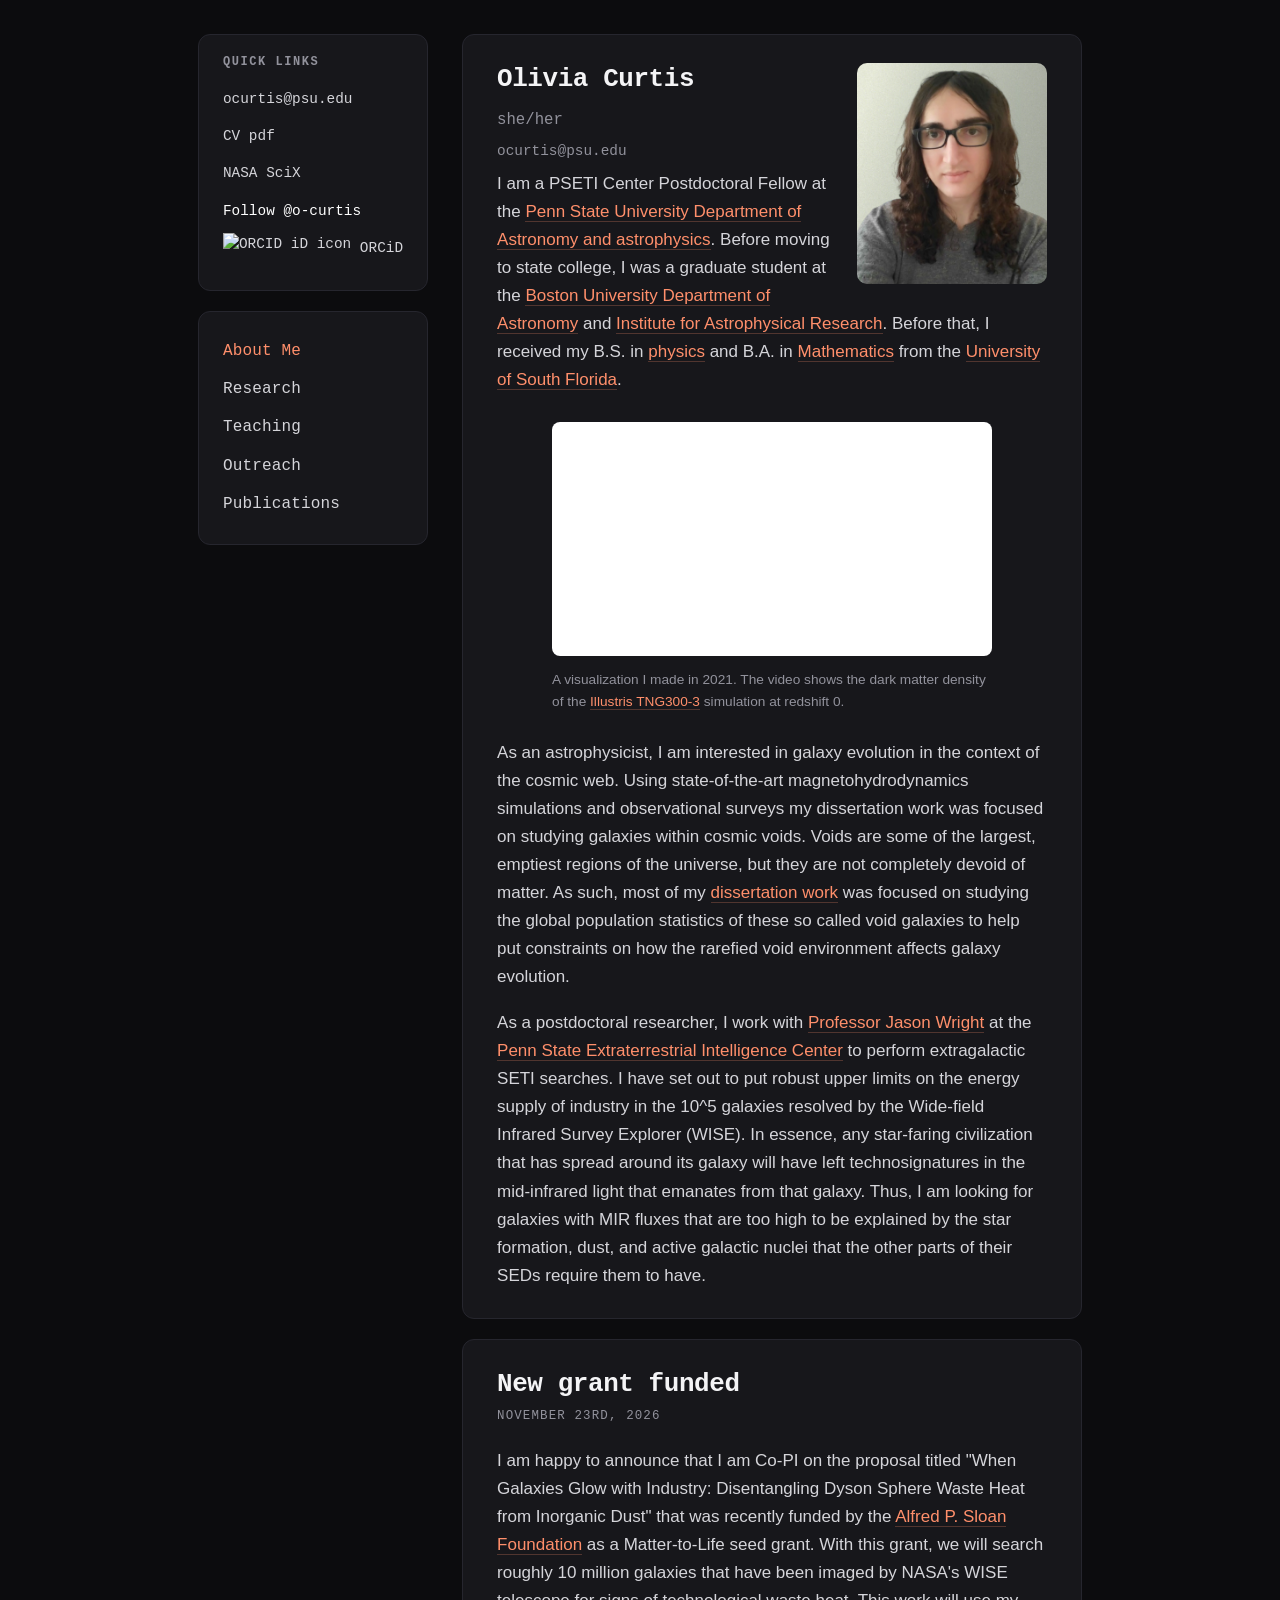
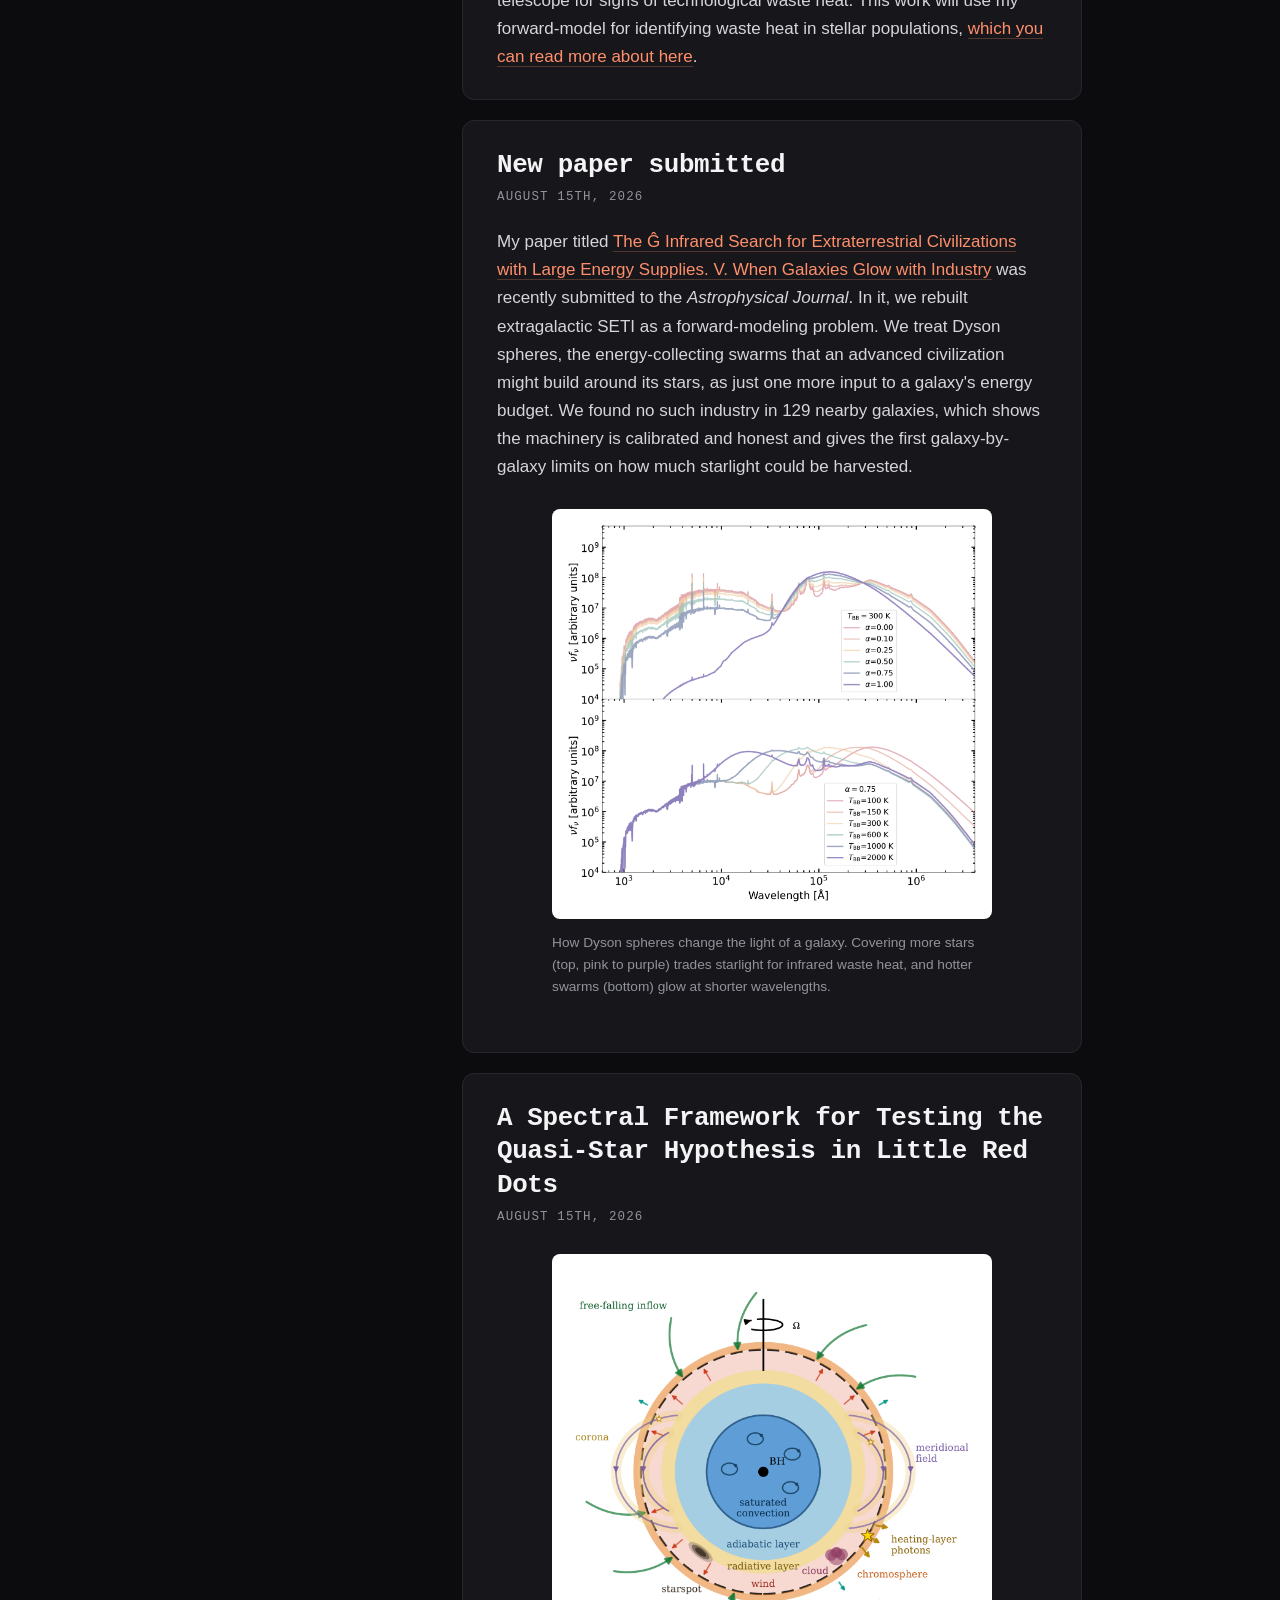
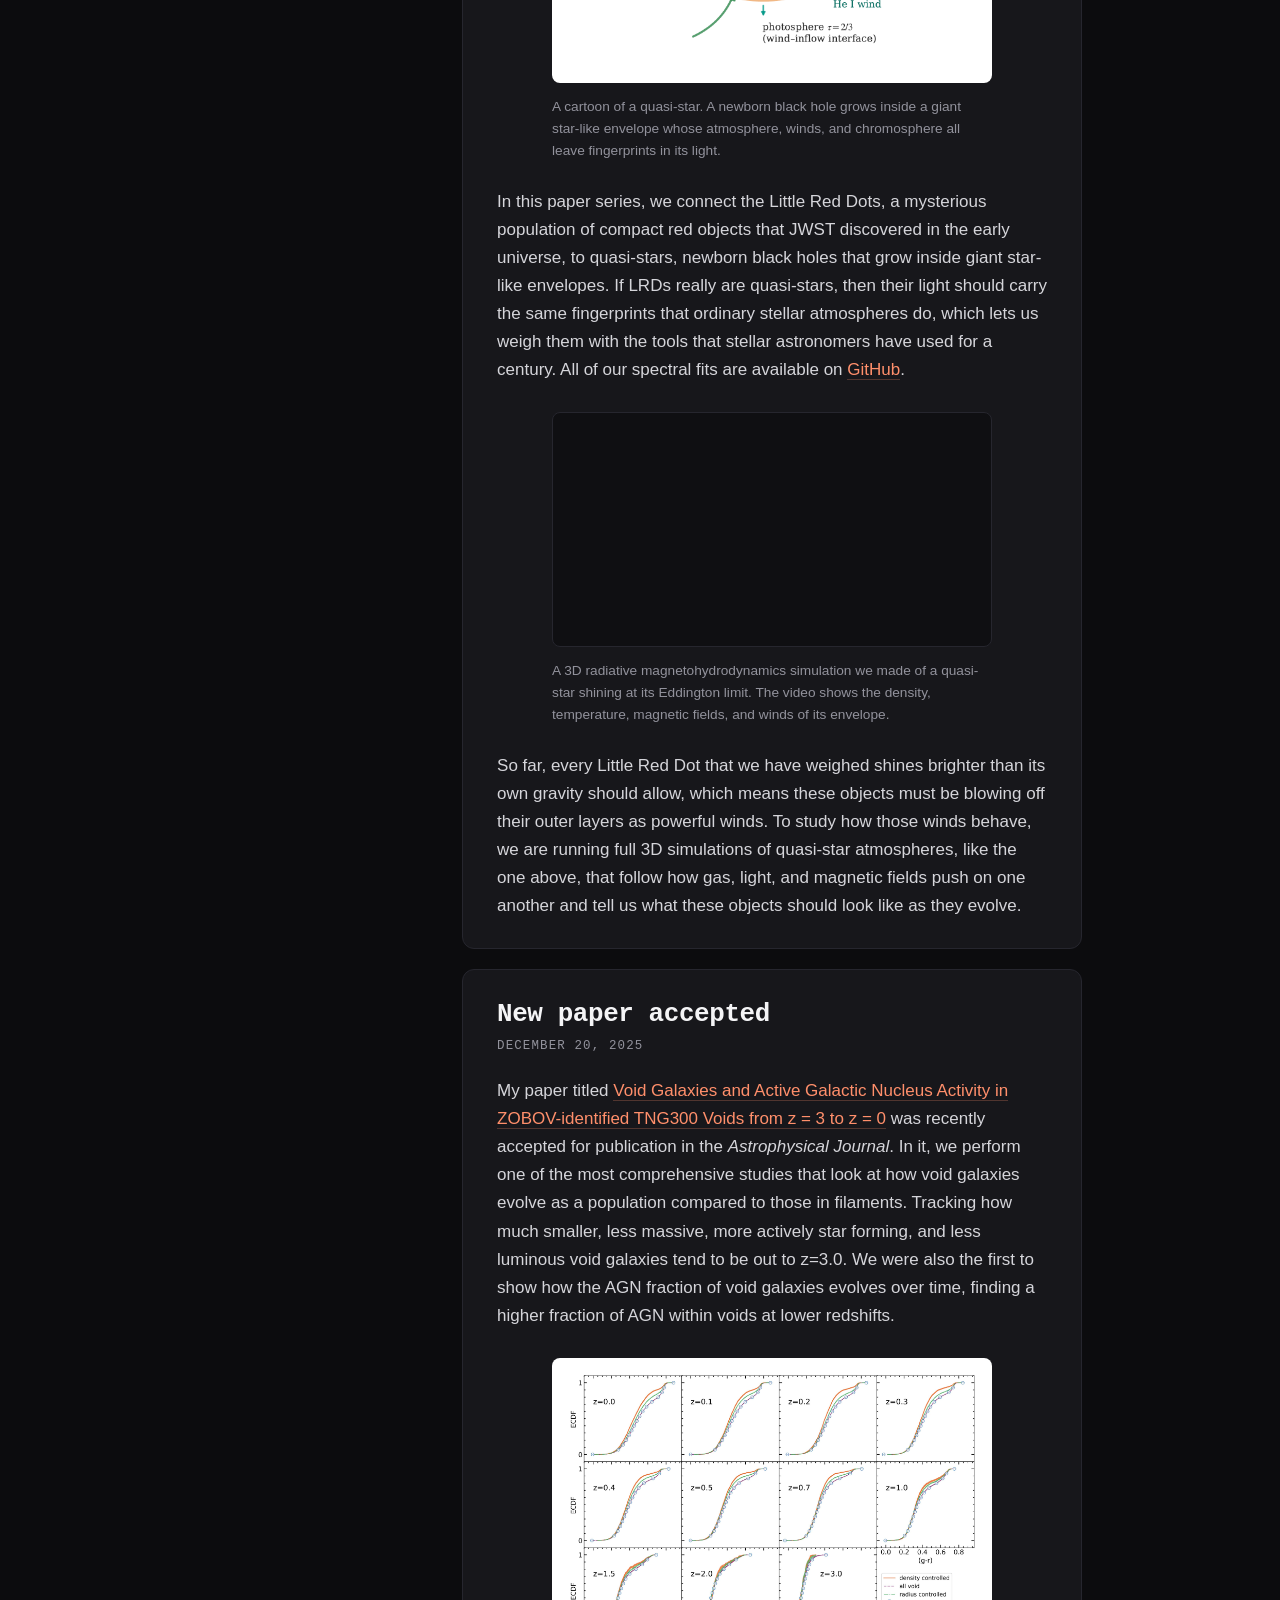
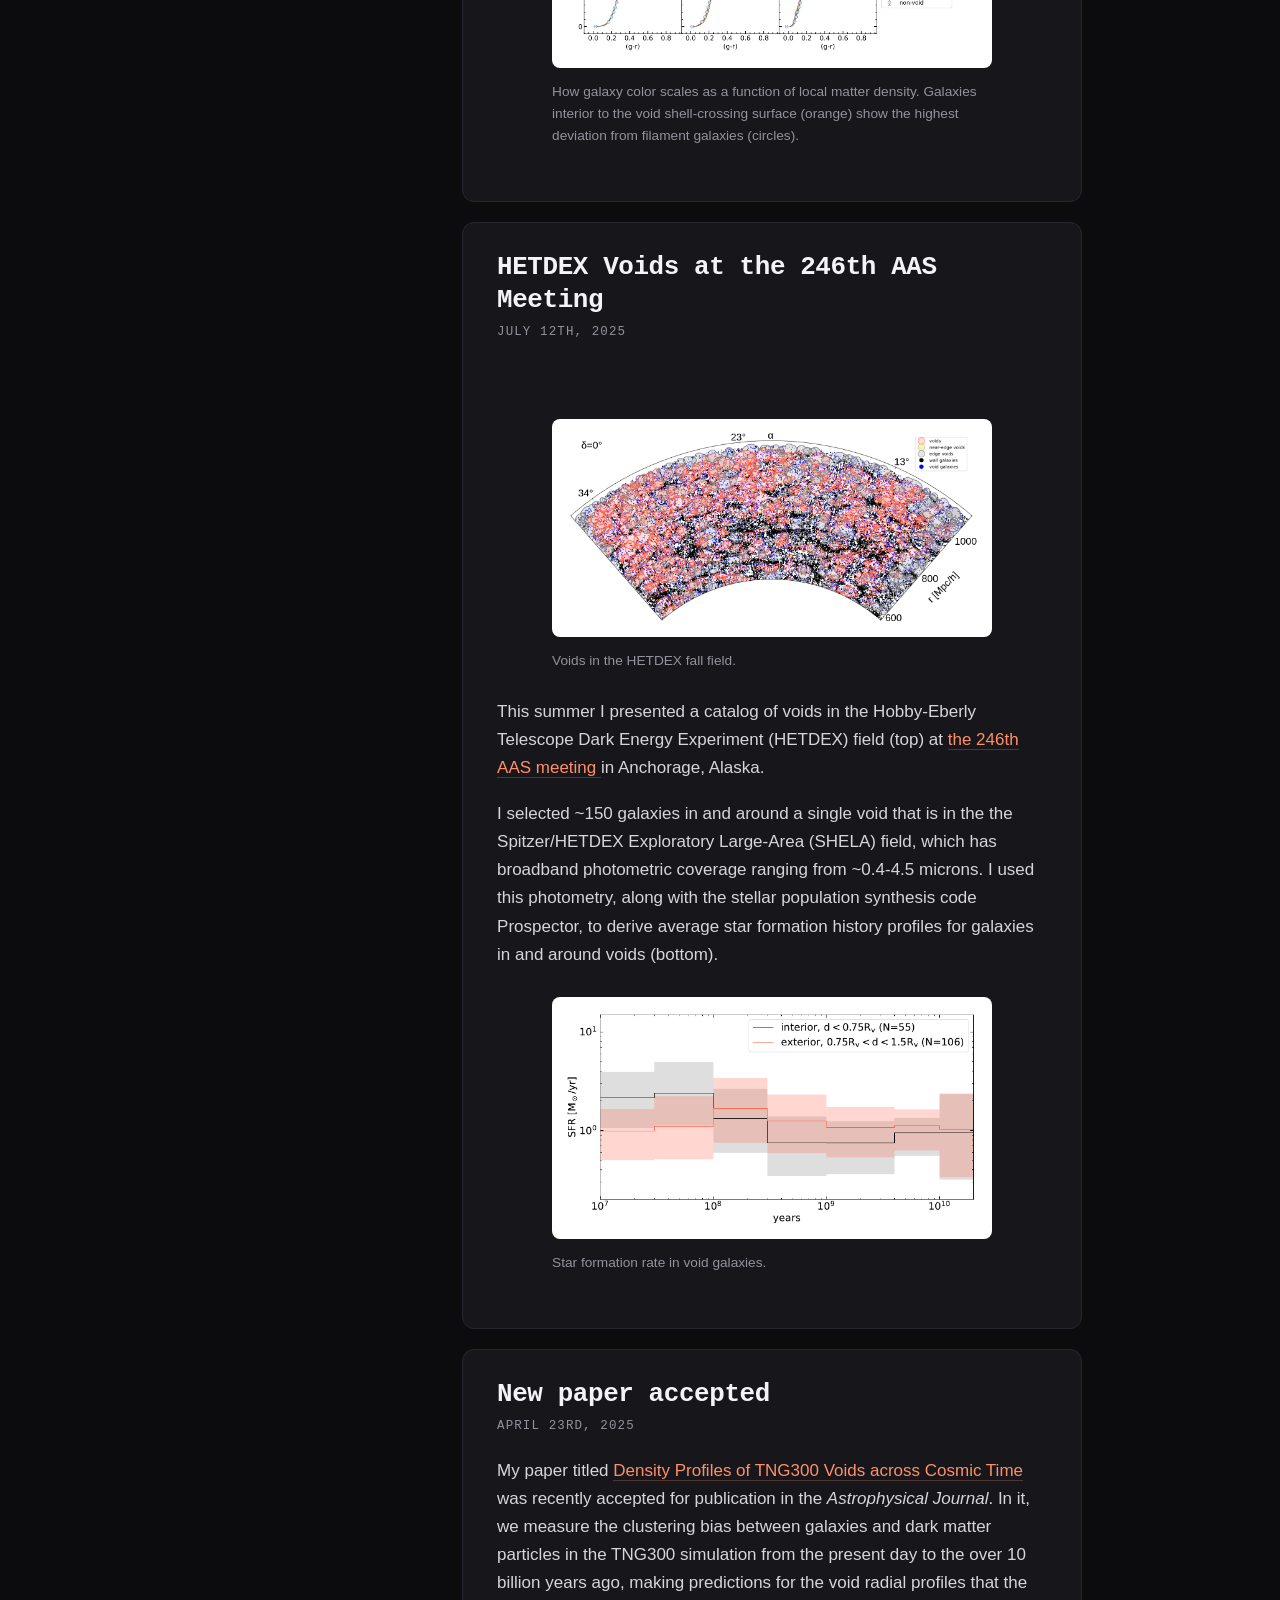
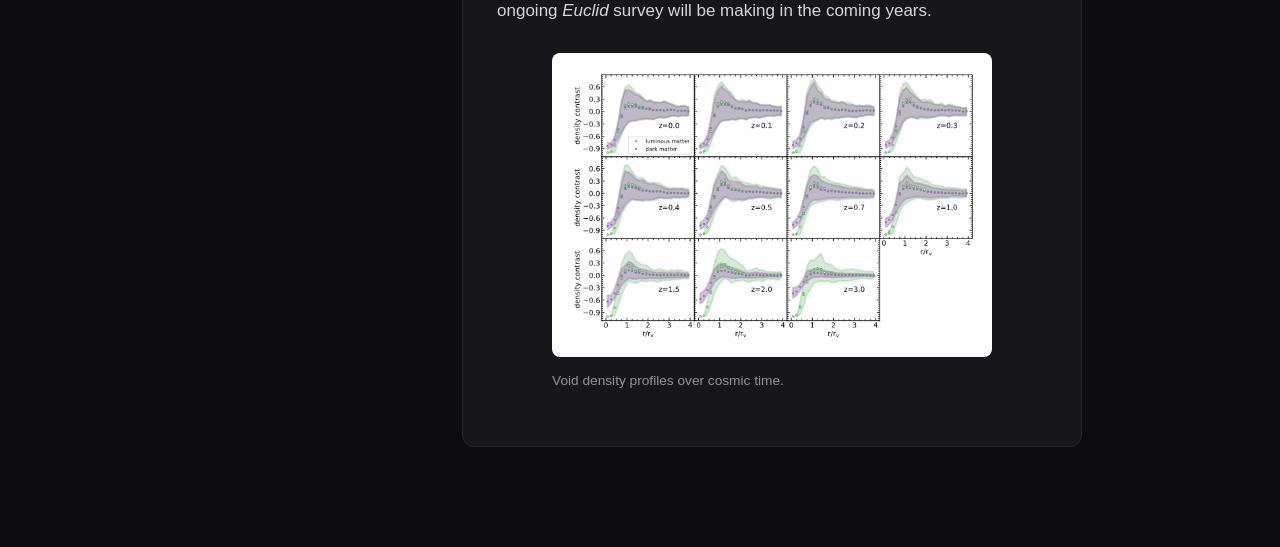
==== commit d04901fb: "Update index.html" ====
--- a/index.html
+++ b/index.html
@@ -140,6 +140,16 @@
 			</div>
 
 			<div class="card">
+				<h1 class="title"> New grant funded </h1>
+				<h3 class="title"> November 23rd, 2026 </h3>
+
+				<p>
+					I am happy to announce that I am Co-PI on the proposal titled "When Galaxies Glow with Industry: Disentangling Dyson Sphere Waste Heat from Inorganic Dust" that was recently funded by the <a  href="https://sloan.org">Alfred P. Sloan Foundation</a> as a Matter-to-Life seed grant. With this grant, we will search roughly 10 million galaxies that have been imaged by NASA's WISE telescope for signs of technological waste heat. This work will use my forward-model for identifying waste heat in stellar populations, <a  href="research.html#seti">which you can read more about here</a>.
+				</p>
+
+			</div>
+
+			<div class="card">
 				<h1 class="title"> New paper submitted </h1>
 				<h3 class="title"> August 15th, 2026 </h3>
 
